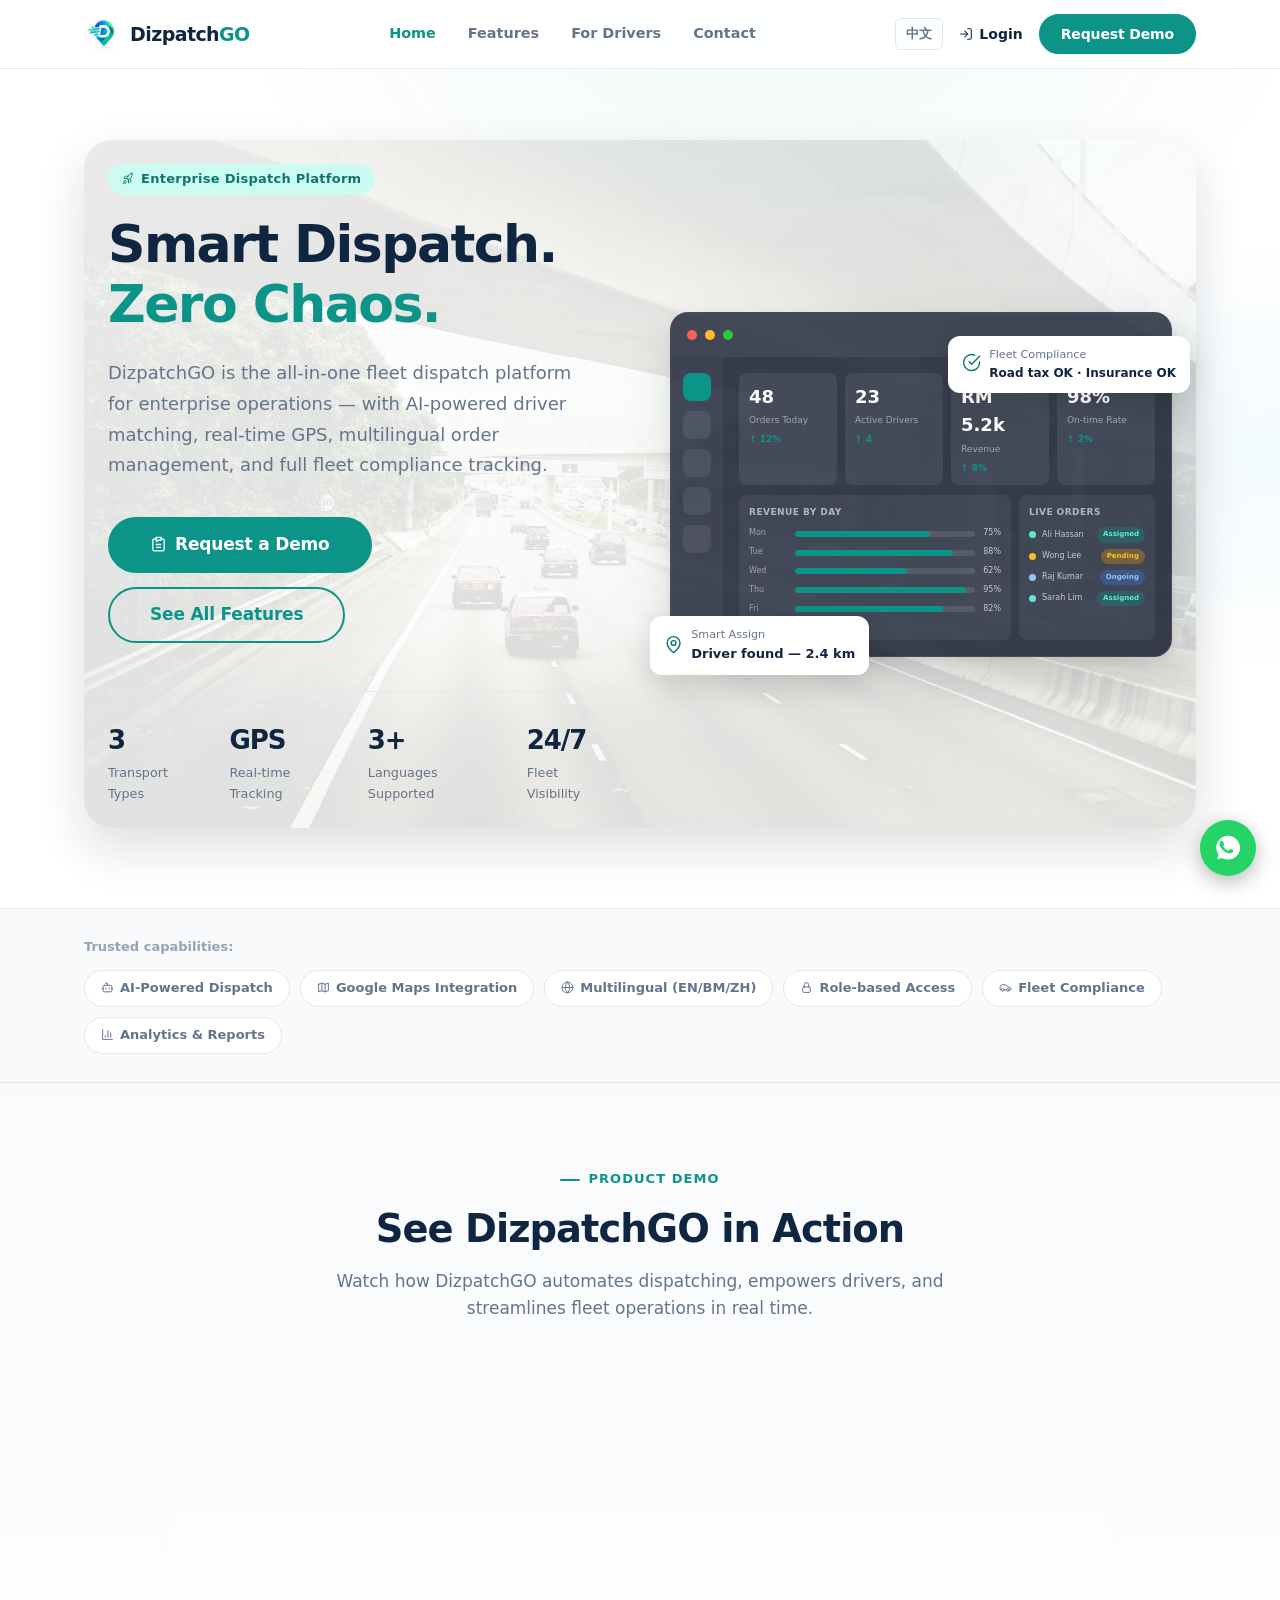
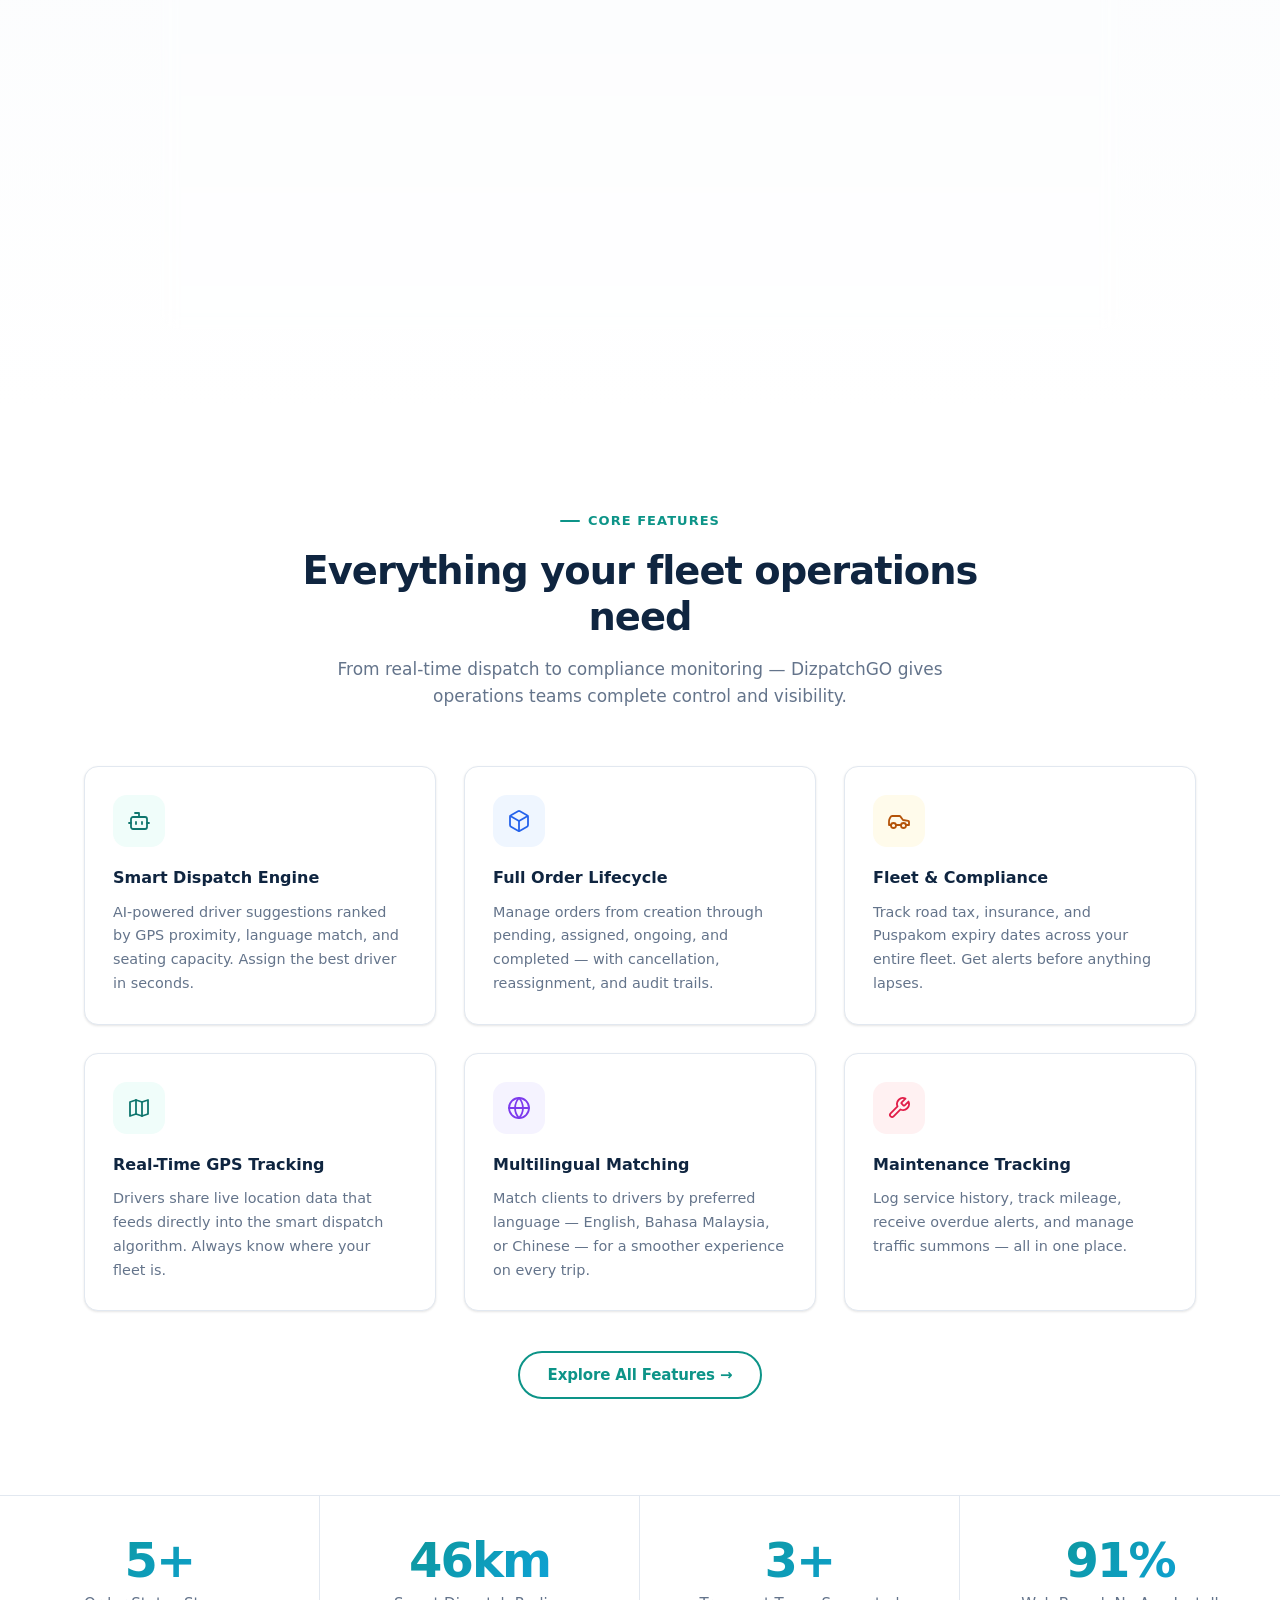
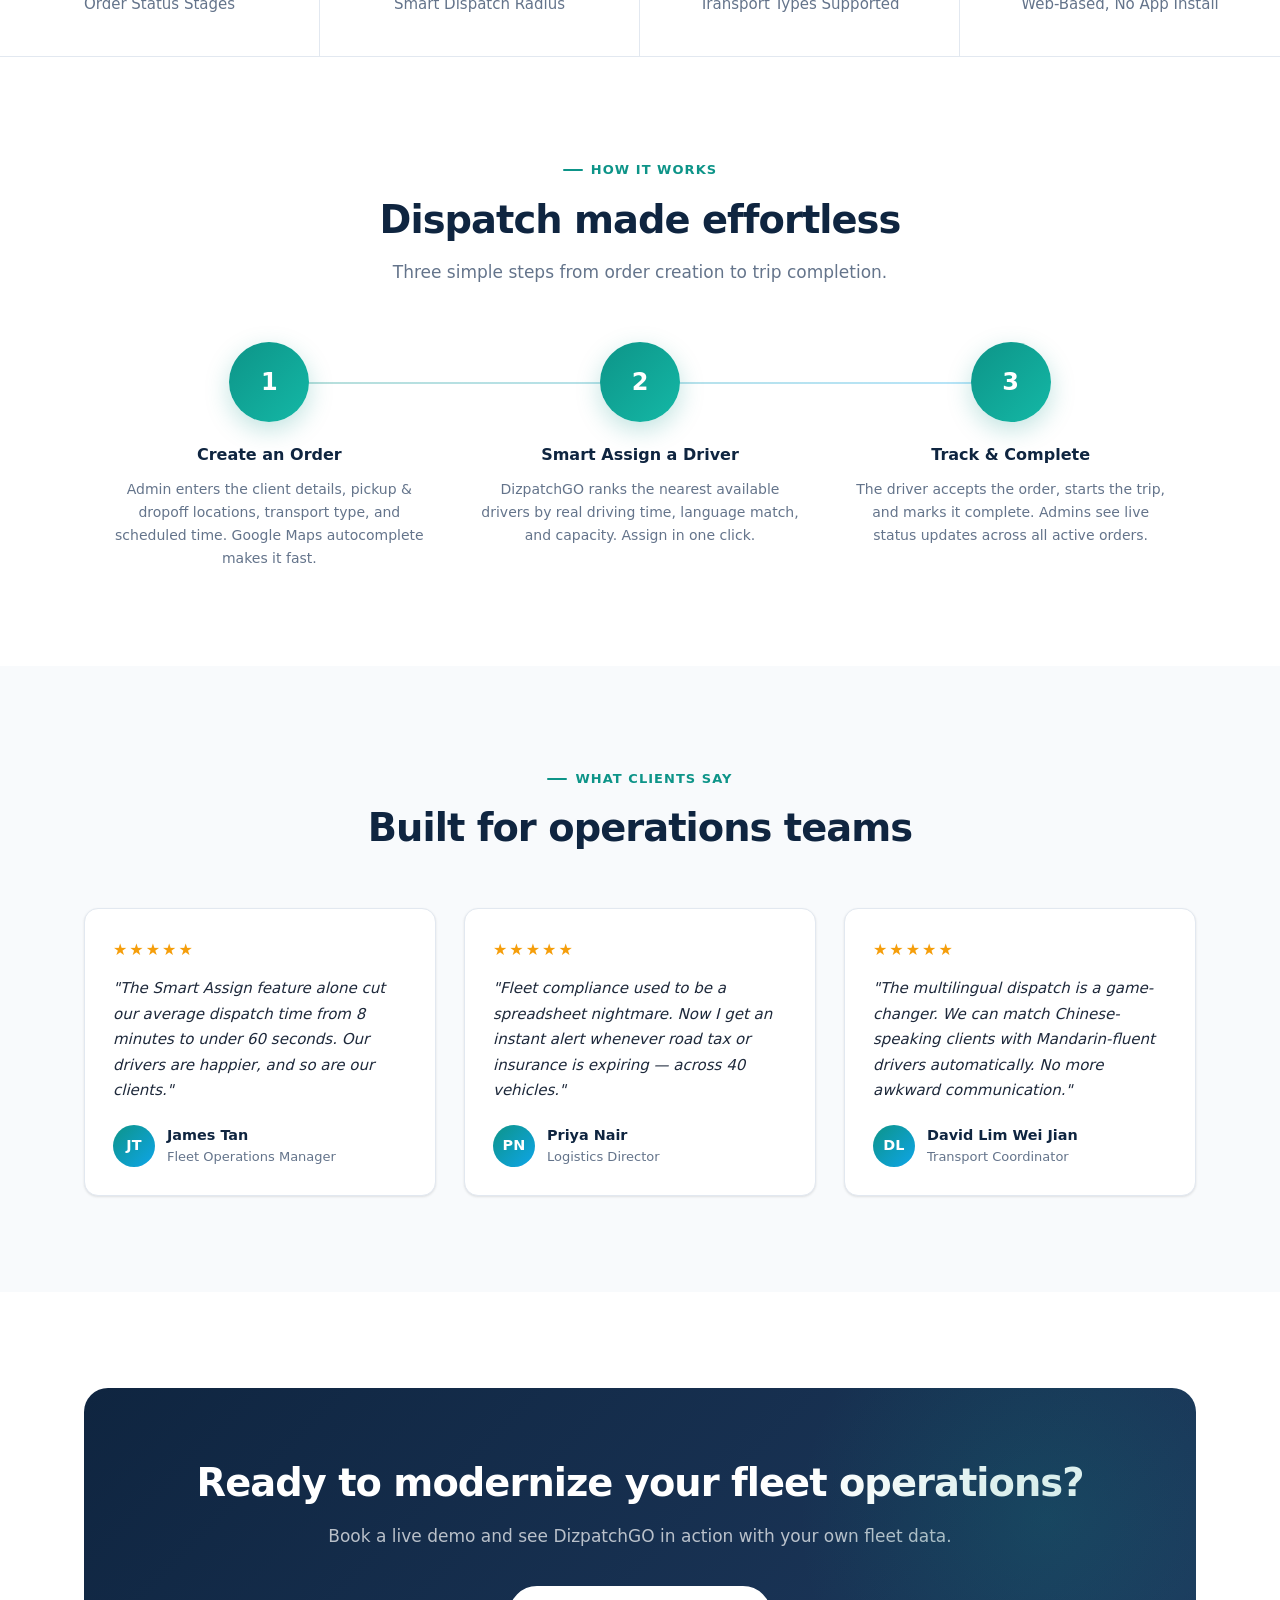
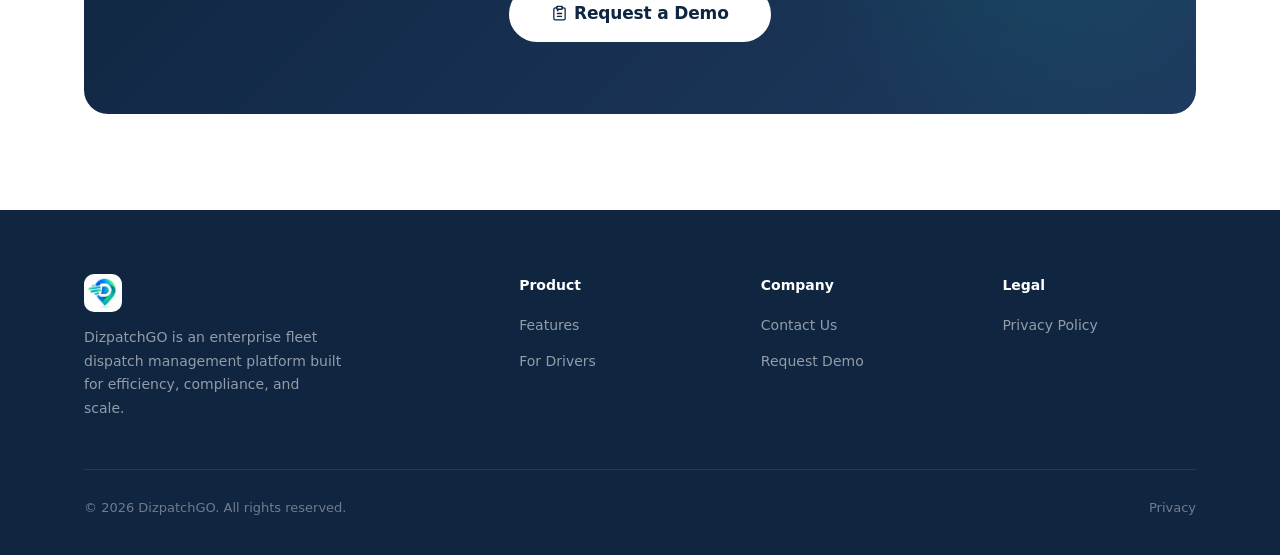
==== index.html @ c7d15c61 "first commit" ====
<!DOCTYPE html>
<html lang="en">

<head>
  <meta charset="UTF-8">
  <meta name="viewport" content="width=device-width, initial-scale=1.0">
  <meta http-equiv="X-Content-Type-Options" content="nosniff">
  <meta http-equiv="X-Frame-Options" content="DENY">
  <meta http-equiv="Content-Security-Policy"
    content="default-src 'self'; style-src 'self' 'unsafe-inline' https://fonts.googleapis.com; font-src https://fonts.gstatic.com; script-src 'self' 'unsafe-inline'; img-src 'self' data: https://i.ytimg.com https://img.youtube.com; frame-src https://www.youtube.com https://www.youtube-nocookie.com; connect-src 'self';">
  <title>DizpatchGO — Smart Fleet Dispatch Management</title>
  <meta name="description"
    content="DizpatchGO is an enterprise e-hailing dispatch management platform with smart driver matching, real-time GPS tracking, fleet compliance, and multilingual order management.">
  <meta name="robots" content="index, follow">
  <link rel="preconnect" href="https://fonts.googleapis.com">
  <link rel="preconnect" href="https://fonts.gstatic.com" crossorigin>
  <link href="https://fonts.googleapis.com/css2?family=Inter:wght@300;400;500;600;700;800;900&display=swap"
    rel="stylesheet">
  <link rel="stylesheet" href="css/style.css?v=20260921">
  <style>
    /* Page-specific overrides */
    .testimonials-bg {
      background: var(--bg-subtle);
    }
  </style>
</head>

<body>

  <!-- ═══════════════════════════════════════════════════
     NAVIGATION
═══════════════════════════════════════════════════ -->
  <header>
    <nav class="nav" role="navigation" aria-label="Main navigation">
      <div class="container">
        <div class="nav-inner">
          <a href="index.html" class="nav-logo" aria-label="DizpatchGO home">
            <img src="assets/brandlogo.png" alt="DizpatchGO Logo" class="logo-mark">
            <span class="logo-text">Dizpatch<span>GO</span></span>
          </a>

          <div class="nav-links" role="menubar">
            <a href="index.html" class="active" role="menuitem">
              <span class="en">Home</span><span class="zh">首页</span>
            </a>
            <a href="features.html" role="menuitem">
              <span class="en">Features</span><span class="zh">功能</span>
            </a>
            <a href="for-drivers.html" role="menuitem">
              <span class="en">For Drivers</span><span class="zh">司机专区</span>
            </a>
            <a href="contact.html" role="menuitem">
              <span class="en">Contact</span><span class="zh">联系我们</span>
            </a>
          </div>

          <div class="nav-cta">
            <button class="lang-switch" id="langSwitchBtn" type="button" aria-label="Switch language">中文</button>
            <a href="https://vehicle-management-system.dizpatchgo.com/" class="nav-login"><svg class="icon-svg" style="display:inline-block;width:1em;height:1em;vertical-align:-0.15em;flex-shrink:0;" viewBox="0 0 24 24" fill="none" stroke="currentColor" stroke-width="1.8" stroke-linecap="round" stroke-linejoin="round" aria-hidden="true" focusable="false"><path d="M15 3h4a2 2 0 0 1 2 2v14a2 2 0 0 1-2 2h-4"/><path d="M10 17l5-5-5-5"/><path d="M15 12H3"/></svg><span class="en">Login</span><span class="zh">登录</span></a>
            <a href="contact.html" class="btn btn-primary btn-sm">
              <span class="en">Request Demo</span><span class="zh">申请演示</span>
            </a>
          </div>

          <button class="hamburger" id="hamburgerBtn" type="button" aria-label="Open menu" aria-expanded="false"
            aria-controls="mobileMenu">
            <span></span><span></span><span></span>
          </button>
        </div>
      </div>
      <div class="mobile-menu" id="mobileMenu" role="menu">
        <a href="index.html" role="menuitem"><span class="en">Home</span><span class="zh">首页</span></a>
        <a href="features.html" role="menuitem"><span class="en">Features</span><span class="zh">功能</span></a>
        <a href="for-drivers.html" role="menuitem"><span class="en">For Drivers</span><span class="zh">司机专区</span></a>
        <a href="contact.html" role="menuitem"><span class="en">Contact</span><span class="zh">联系我们</span></a>
        <button class="lang-switch" id="mobileLangSwitchBtn" type="button"
          style="margin-top:8px;padding:8px 0;text-align:left;background:none;border:none;color:var(--teal);font-weight:700;">Switch
          to 中文</button>
        <a href="https://vehicle-management-system.dizpatchgo.com/" class="nav-login"><svg class="icon-svg" style="display:inline-block;width:1em;height:1em;vertical-align:-0.15em;flex-shrink:0;" viewBox="0 0 24 24" fill="none" stroke="currentColor" stroke-width="1.8" stroke-linecap="round" stroke-linejoin="round" aria-hidden="true" focusable="false"><path d="M15 3h4a2 2 0 0 1 2 2v14a2 2 0 0 1-2 2h-4"/><path d="M10 17l5-5-5-5"/><path d="M15 12H3"/></svg><span class="en">Login</span><span class="zh">登录</span></a>
        <a href="contact.html" class="btn btn-primary btn-sm" style="margin-top:10px;"><span class="en">Request
            Demo</span><span class="zh">申请演示</span></a>
      </div>
    </nav>
  </header>

  <main>

    <!-- ═══════════════════════════════════════════════════
     HERO
═══════════════════════════════════════════════════ -->
    <section class="hero" aria-labelledby="hero-heading">
      <div class="hero-bg" aria-hidden="true"></div>
      <div class="container">
        <div class="hero-inner">

          <div class="hero-content">
            <div class="hero-label">
              <span class="badge badge-teal">
                <span aria-hidden="true"><svg class="icon-svg" style="display:inline-block;width:1em;height:1em;vertical-align:-0.15em;flex-shrink:0;" viewBox="0 0 24 24" fill="none" stroke="currentColor" stroke-width="1.8" stroke-linecap="round" stroke-linejoin="round" aria-hidden="true" focusable="false"><path d="M4.5 16.5c-1.5 1.5-2 5-2 5s3.5-.5 5-2c.8-.8.8-2.2 0-3s-2.2-.8-3 0Z"/><path d="M12 15l-3-3a22 22 0 0 1 2-3.95A12.88 12.88 0 0 1 19 2c0 2.5-.5 6.5-4 10a22 22 0 0 1-3.95 2Z"/><path d="M9 12H4s.55-3.03 2-4c1.62-1.08 5 0 5 0"/><path d="M12 15v5s3.03-.55 4-2c1.08-1.62 0-5 0-5"/></svg></span>
                <span class="en">Enterprise Dispatch Platform</span>
                <span class="zh">企业调度平台</span>
              </span>
            </div>

            <h1 class="h1 hero-title" id="hero-heading">
              <span class="en">Smart Dispatch.<br><em>Zero Chaos.</em></span>
              <span class="zh">智能调度。<br><em>零混乱。</em></span>
            </h1>

            <p class="body-lg hero-desc">
              <span class="en">DizpatchGO is the all-in-one fleet dispatch platform for enterprise operations — with
                AI-powered driver matching, real-time GPS, multilingual order management, and full fleet compliance
                tracking.</span>
              <span class="zh">DizpatchGO 是专为企业运营设计的一体化车队调度平台，具备AI驱动的司机匹配、实时GPS追踪、多语言订单管理及完整的车队合规跟踪。</span>
            </p>

            <div class="hero-actions">
              <a href="contact.html" class="btn btn-primary btn-lg" id="hero-cta">
                <span aria-hidden="true"><svg class="icon-svg" style="display:inline-block;width:1em;height:1em;vertical-align:-0.15em;flex-shrink:0;" viewBox="0 0 24 24" fill="none" stroke="currentColor" stroke-width="1.8" stroke-linecap="round" stroke-linejoin="round" aria-hidden="true" focusable="false"><rect x="8" y="2" width="8" height="4" rx="1"/><path d="M9 4H6a2 2 0 0 0-2 2v13a2 2 0 0 0 2 2h12a2 2 0 0 0 2-2V6a2 2 0 0 0-2-2h-3"/><path d="M9 12h6"/><path d="M9 16h6"/><path d="M9 8h1"/></svg></span>
                <span class="en">Request a Demo</span>
                <span class="zh">申请演示</span>
              </a>
              <a href="features.html" class="btn btn-outline btn-lg">
                <span class="en">See All Features</span>
                <span class="zh">查看所有功能</span>
              </a>
            </div>

            <div class="hero-stats" aria-label="Key statistics">
              <div class="hero-stat-item">
                <div class="val" aria-label="3 transport types">3</div>
                <div class="lbl en">Transport Types</div>
                <div class="lbl zh">运输类型</div>
              </div>
              <div class="hero-stat-item">
                <div class="val" aria-label="Real-time GPS">GPS</div>
                <div class="lbl en">Real-time Tracking</div>
                <div class="lbl zh">实时追踪</div>
              </div>
              <div class="hero-stat-item">
                <div class="val" aria-label="3 languages">3+</div>
                <div class="lbl en">Languages Supported</div>
                <div class="lbl zh">支持语言</div>
              </div>
              <div class="hero-stat-item">
                <div class="val">24/7</div>
                <div class="lbl en">Fleet Visibility</div>
                <div class="lbl zh">车队可视性</div>
              </div>
            </div>
          </div>

          <!-- Dashboard Mockup -->
          <div class="hero-visual" aria-hidden="true">
            <div class="dashboard-mock" role="img" aria-label="DizpatchGO admin dashboard preview">
              <div class="dash-topbar">
                <div class="dash-dot"></div>
                <div class="dash-dot"></div>
                <div class="dash-dot"></div>
              </div>
              <div class="dash-body">
                <div class="dash-sidebar">
                  <div class="dash-nav-dot active"></div>
                  <div class="dash-nav-dot"></div>
                  <div class="dash-nav-dot"></div>
                  <div class="dash-nav-dot"></div>
                  <div class="dash-nav-dot"></div>
                </div>
                <div class="dash-content">
                  <div class="dash-kpi-row">
                    <div class="dash-kpi">
                      <div class="kv">48</div>
                      <div class="kl">Orders Today</div>
                      <div class="ks">↑ 12%</div>
                    </div>
                    <div class="dash-kpi">
                      <div class="kv">23</div>
                      <div class="kl">Active Drivers</div>
                      <div class="ks">↑ 4</div>
                    </div>
                    <div class="dash-kpi">
                      <div class="kv">RM 5.2k</div>
                      <div class="kl">Revenue</div>
                      <div class="ks">↑ 8%</div>
                    </div>
                    <div class="dash-kpi">
                      <div class="kv">98%</div>
                      <div class="kl">On-time Rate</div>
                      <div class="ks">↑ 2%</div>
                    </div>
                  </div>
                  <div class="dash-panels">
                    <div class="dash-panel">
                      <div class="dash-panel-title">Revenue by Day</div>
                      <div class="dash-bar-row">
                        <span class="dash-bar-label">Mon</span>
                        <div class="dash-bar-track">
                          <div class="dash-bar-fill" style="width:75%"></div>
                        </div>
                        <span class="dash-bar-val">75%</span>
                      </div>
                      <div class="dash-bar-row">
                        <span class="dash-bar-label">Tue</span>
                        <div class="dash-bar-track">
                          <div class="dash-bar-fill" style="width:88%"></div>
                        </div>
                        <span class="dash-bar-val">88%</span>
                      </div>
                      <div class="dash-bar-row">
                        <span class="dash-bar-label">Wed</span>
                        <div class="dash-bar-track">
                          <div class="dash-bar-fill" style="width:62%"></div>
                        </div>
                        <span class="dash-bar-val">62%</span>
                      </div>
                      <div class="dash-bar-row">
                        <span class="dash-bar-label">Thu</span>
                        <div class="dash-bar-track">
                          <div class="dash-bar-fill" style="width:95%"></div>
                        </div>
                        <span class="dash-bar-val">95%</span>
                      </div>
                      <div class="dash-bar-row">
                        <span class="dash-bar-label">Fri</span>
                        <div class="dash-bar-track">
                          <div class="dash-bar-fill" style="width:82%"></div>
                        </div>
                        <span class="dash-bar-val">82%</span>
                      </div>
                    </div>
                    <div class="dash-panel">
                      <div class="dash-panel-title">Live Orders</div>
                      <div class="dash-order-row">
                        <div class="dash-order-dot" style="background:#5eead4"></div>
                        <span class="dash-order-name">Ali Hassan</span>
                        <span class="dash-order-status status-assigned">Assigned</span>
                      </div>
                      <div class="dash-order-row">
                        <div class="dash-order-dot" style="background:#fbbf24"></div>
                        <span class="dash-order-name">Wong Lee</span>
                        <span class="dash-order-status status-pending">Pending</span>
                      </div>
                      <div class="dash-order-row">
                        <div class="dash-order-dot" style="background:#93c5fd"></div>
                        <span class="dash-order-name">Raj Kumar</span>
                        <span class="dash-order-status status-ongoing">Ongoing</span>
                      </div>
                      <div class="dash-order-row">
                        <div class="dash-order-dot" style="background:#5eead4"></div>
                        <span class="dash-order-name">Sarah Lim</span>
                        <span class="dash-order-status status-assigned">Assigned</span>
                      </div>
                    </div>
                  </div>
                </div>
              </div>
            </div>

            <!-- Floating badges -->
            <div class="hero-badge hero-badge-1" aria-hidden="true">
              <span class="ic"><svg class="icon-svg" style="display:inline-block;width:1em;height:1em;vertical-align:-0.15em;flex-shrink:0;" viewBox="0 0 24 24" fill="none" stroke="currentColor" stroke-width="1.8" stroke-linecap="round" stroke-linejoin="round" aria-hidden="true" focusable="false"><path d="M20 10c0 6-8 12-8 12s-8-6-8-12a8 8 0 0 1 16 0Z"/><circle cx="12" cy="10" r="3"/></svg></span>
              <div>
                <div style="font-size:.7rem;color:var(--muted);font-weight:500;">Smart Assign</div>
                <div>Driver found — 2.4 km</div>
              </div>
            </div>
            <div class="hero-badge hero-badge-2" aria-hidden="true">
              <span class="ic"><svg class="icon-svg" style="display:inline-block;width:1em;height:1em;vertical-align:-0.15em;flex-shrink:0;" viewBox="0 0 24 24" fill="none" stroke="currentColor" stroke-width="1.8" stroke-linecap="round" stroke-linejoin="round" aria-hidden="true" focusable="false"><path d="M22 11.08V12a10 10 0 1 1-5.93-9.14"/><path d="M22 4 12 14.01l-3-3"/></svg></span>
              <div>
                <div style="font-size:.7rem;color:var(--muted);font-weight:500;">Fleet Compliance</div>
                <div>Road tax OK · Insurance OK</div>
              </div>
            </div>
          </div>

        </div>
      </div>
    </section>

    <!-- ═══════════════════════════════════════════════════
     TRUST BAR
═══════════════════════════════════════════════════ -->
    <div class="trust-bar" aria-label="Platform capabilities">
      <div class="container">
        <div class="trust-bar-inner">
          <span class="trust-label en">Trusted capabilities:</span>
          <span class="trust-label zh">核心能力：</span>
          <div class="trust-chips">
            <span class="trust-chip"><span aria-hidden="true"><svg class="icon-svg" style="display:inline-block;width:1em;height:1em;vertical-align:-0.15em;flex-shrink:0;" viewBox="0 0 24 24" fill="none" stroke="currentColor" stroke-width="1.8" stroke-linecap="round" stroke-linejoin="round" aria-hidden="true" focusable="false"><path d="M12 8V4H8"/><rect x="4" y="8" width="16" height="12" rx="2"/><path d="M2 14h2"/><path d="M20 14h2"/><path d="M15 13v2"/><path d="M9 13v2"/></svg></span> <span class="en">AI-Powered Dispatch</span><span
                class="zh">AI智能调度</span></span>
            <span class="trust-chip"><span aria-hidden="true"><svg class="icon-svg" style="display:inline-block;width:1em;height:1em;vertical-align:-0.15em;flex-shrink:0;" viewBox="0 0 24 24" fill="none" stroke="currentColor" stroke-width="1.8" stroke-linecap="round" stroke-linejoin="round" aria-hidden="true" focusable="false"><path d="M3 6l6-2 6 2 6-2v14l-6 2-6-2-6 2V6z"/><path d="M9 4v14"/><path d="M15 6v14"/></svg></span> <span class="en">Google Maps
                Integration</span><span class="zh">谷歌地图集成</span></span>
            <span class="trust-chip"><span aria-hidden="true"><svg class="icon-svg" style="display:inline-block;width:1em;height:1em;vertical-align:-0.15em;flex-shrink:0;" viewBox="0 0 24 24" fill="none" stroke="currentColor" stroke-width="1.8" stroke-linecap="round" stroke-linejoin="round" aria-hidden="true" focusable="false"><circle cx="12" cy="12" r="10"/><path d="M2 12h20"/><path d="M12 2a15.3 15.3 0 0 1 4 10 15.3 15.3 0 0 1-4 10 15.3 15.3 0 0 1-4-10 15.3 15.3 0 0 1 4-10Z"/></svg></span> <span class="en">Multilingual
                (EN/BM/ZH)</span><span class="zh">多语言支持</span></span>
            <span class="trust-chip"><span aria-hidden="true"><svg class="icon-svg" style="display:inline-block;width:1em;height:1em;vertical-align:-0.15em;flex-shrink:0;" viewBox="0 0 24 24" fill="none" stroke="currentColor" stroke-width="1.8" stroke-linecap="round" stroke-linejoin="round" aria-hidden="true" focusable="false"><rect x="5" y="11" width="14" height="10" rx="2"/><path d="M8 11V7a4 4 0 0 1 8 0v4"/></svg></span> <span class="en">Role-based Access</span><span
                class="zh">角色权限管理</span></span>
            <span class="trust-chip"><span aria-hidden="true"><svg class="icon-svg" style="display:inline-block;width:1em;height:1em;vertical-align:-0.15em;flex-shrink:0;" viewBox="0 0 24 24" fill="none" stroke="currentColor" stroke-width="1.8" stroke-linecap="round" stroke-linejoin="round" aria-hidden="true" focusable="false"><path d="M14 16H9m10 0h3v-3.15a1 1 0 0 0-.84-.99L16 11l-2.7-3.6a1 1 0 0 0-.8-.4H5.24a2 2 0 0 0-1.8 1.1l-.8 1.63A6 6 0 0 0 2 12.42V16h2"/><circle cx="6.5" cy="16.5" r="2.5"/><circle cx="16.5" cy="16.5" r="2.5"/></svg></span> <span class="en">Fleet Compliance</span><span
                class="zh">车队合规</span></span>
            <span class="trust-chip"><span aria-hidden="true"><svg class="icon-svg" style="display:inline-block;width:1em;height:1em;vertical-align:-0.15em;flex-shrink:0;" viewBox="0 0 24 24" fill="none" stroke="currentColor" stroke-width="1.8" stroke-linecap="round" stroke-linejoin="round" aria-hidden="true" focusable="false"><path d="M3 3v18h18"/><path d="M18 17V9"/><path d="M13 17V5"/><path d="M8 17v-3"/></svg></span> <span class="en">Analytics & Reports</span><span
                class="zh">分析与报告</span></span>
          </div>
        </div>
      </div>
    </div>

    <!-- ═══════════════════════════════════════════════════
     PROMOTIONAL VIDEO SECTION
═══════════════════════════════════════════════════ -->
    <section class="section promo-video-section" aria-labelledby="promo-video-heading">
      <div class="container">
        <div class="section-header reveal">
          <div class="section-label" aria-hidden="true">
            <span class="en">Product Demo</span><span class="zh">产品演示</span>
          </div>
          <h2 class="h2 text-navy" id="promo-video-heading">
            <span class="en">See DizpatchGO in Action</span>
            <span class="zh">观看 DizpatchGO 实际运作</span>
          </h2>
          <p>
            <span class="en">Watch how DizpatchGO automates dispatching, empowers drivers, and streamlines fleet operations in real time.</span>
            <span class="zh">了解 DizpatchGO 如何实现智能派单、赋能司机并实时优化车队运营。</span>
          </p>
        </div>

        <div class="video-wrapper reveal reveal-delay-1">
          <div class="video-container">
            <iframe 
              src="https://www.youtube-nocookie.com/embed/hzYWMj5fzrA?rel=0&modestbranding=1" 
              title="DizpatchGO Promotional Video" 
              frameborder="0" 
              loading="lazy"
              allow="accelerometer; autoplay; clipboard-write; encrypted-media; gyroscope; picture-in-picture; web-share" 
              allowfullscreen>
            </iframe>
          </div>
        </div>
      </div>
    </section>

    <!-- ═══════════════════════════════════════════════════
     KEY FEATURES OVERVIEW
═══════════════════════════════════════════════════ -->
    <section class="section" aria-labelledby="features-heading">
      <div class="container">
        <div class="section-header reveal">
          <div class="section-label" aria-hidden="true">
            <span class="en">Core Features</span><span class="zh">核心功能</span>
          </div>
          <h2 class="h2 text-navy" id="features-heading">
            <span class="en">Everything your fleet operations need</span>
            <span class="zh">您的车队运营所需的一切</span>
          </h2>
          <p>
            <span class="en">From real-time dispatch to compliance monitoring — DizpatchGO gives operations teams
              complete control and visibility.</span>
            <span class="zh">从实时调度到合规监控——DizpatchGO 让运营团队拥有完全的控制权和可视性。</span>
          </p>
        </div>

        <div class="grid-3" role="list">
          <article class="card feature-card reveal reveal-delay-1" role="listitem">
            <div class="card-body">
              <div class="feature-icon feature-icon-teal" aria-hidden="true"><svg class="icon-svg" style="display:inline-block;width:1em;height:1em;vertical-align:-0.15em;flex-shrink:0;" viewBox="0 0 24 24" fill="none" stroke="currentColor" stroke-width="1.8" stroke-linecap="round" stroke-linejoin="round" aria-hidden="true" focusable="false"><path d="M12 8V4H8"/><rect x="4" y="8" width="16" height="12" rx="2"/><path d="M2 14h2"/><path d="M20 14h2"/><path d="M15 13v2"/><path d="M9 13v2"/></svg></div>
              <h3 class="en">Smart Dispatch Engine</h3>
              <h3 class="zh">智能调度引擎</h3>
              <p class="en">AI-powered driver suggestions ranked by GPS proximity, language match, and seating capacity.
                Assign the best driver in seconds.</p>
              <p class="zh">AI驱动的司机推荐，按GPS距离、语言匹配和座位容量排名。几秒内指派最佳司机。</p>
            </div>
          </article>

          <article class="card feature-card reveal reveal-delay-2" role="listitem">
            <div class="card-body">
              <div class="feature-icon feature-icon-blue" aria-hidden="true"><svg class="icon-svg" style="display:inline-block;width:1em;height:1em;vertical-align:-0.15em;flex-shrink:0;" viewBox="0 0 24 24" fill="none" stroke="currentColor" stroke-width="1.8" stroke-linecap="round" stroke-linejoin="round" aria-hidden="true" focusable="false"><path d="M21 8a2 2 0 0 0-1-1.73l-7-4a2 2 0 0 0-2 0l-7 4A2 2 0 0 0 3 8v8a2 2 0 0 0 1 1.73l7 4a2 2 0 0 0 2 0l7-4A2 2 0 0 0 21 16Z"/><path d="M3.3 7 12 12l8.7-5"/><path d="M12 22V12"/></svg></div>
              <h3 class="en">Full Order Lifecycle</h3>
              <h3 class="zh">完整订单生命周期</h3>
              <p class="en">Manage orders from creation through pending, assigned, ongoing, and completed — with
                cancellation, reassignment, and audit trails.</p>
              <p class="zh">管理从创建到待处理、已分配、进行中和完成的全过程，支持取消、重新分配和审计追踪。</p>
            </div>
          </article>

          <article class="card feature-card reveal reveal-delay-3" role="listitem">
            <div class="card-body">
              <div class="feature-icon feature-icon-amber" aria-hidden="true"><svg class="icon-svg" style="display:inline-block;width:1em;height:1em;vertical-align:-0.15em;flex-shrink:0;" viewBox="0 0 24 24" fill="none" stroke="currentColor" stroke-width="1.8" stroke-linecap="round" stroke-linejoin="round" aria-hidden="true" focusable="false"><path d="M14 16H9m10 0h3v-3.15a1 1 0 0 0-.84-.99L16 11l-2.7-3.6a1 1 0 0 0-.8-.4H5.24a2 2 0 0 0-1.8 1.1l-.8 1.63A6 6 0 0 0 2 12.42V16h2"/><circle cx="6.5" cy="16.5" r="2.5"/><circle cx="16.5" cy="16.5" r="2.5"/></svg></div>
              <h3 class="en">Fleet & Compliance</h3>
              <h3 class="zh">车队与合规管理</h3>
              <p class="en">Track road tax, insurance, and Puspakom expiry dates across your entire fleet. Get alerts
                before anything lapses.</p>
              <p class="zh">追踪整个车队的道路税、保险和车检到期日期，在任何事项失效前获得警报。</p>
            </div>
          </article>

          <article class="card feature-card reveal reveal-delay-1" role="listitem">
            <div class="card-body">
              <div class="feature-icon feature-icon-teal" aria-hidden="true"><svg class="icon-svg" style="display:inline-block;width:1em;height:1em;vertical-align:-0.15em;flex-shrink:0;" viewBox="0 0 24 24" fill="none" stroke="currentColor" stroke-width="1.8" stroke-linecap="round" stroke-linejoin="round" aria-hidden="true" focusable="false"><path d="M3 6l6-2 6 2 6-2v14l-6 2-6-2-6 2V6z"/><path d="M9 4v14"/><path d="M15 6v14"/></svg></div>
              <h3 class="en">Real-Time GPS Tracking</h3>
              <h3 class="zh">实时GPS追踪</h3>
              <p class="en">Drivers share live location data that feeds directly into the smart dispatch algorithm.
                Always know where your fleet is.</p>
              <p class="zh">司机共享实时位置数据，直接输入智能调度算法。随时了解您的车队位置。</p>
            </div>
          </article>

          <article class="card feature-card reveal reveal-delay-2" role="listitem">
            <div class="card-body">
              <div class="feature-icon feature-icon-violet" aria-hidden="true"><svg class="icon-svg" style="display:inline-block;width:1em;height:1em;vertical-align:-0.15em;flex-shrink:0;" viewBox="0 0 24 24" fill="none" stroke="currentColor" stroke-width="1.8" stroke-linecap="round" stroke-linejoin="round" aria-hidden="true" focusable="false"><circle cx="12" cy="12" r="10"/><path d="M2 12h20"/><path d="M12 2a15.3 15.3 0 0 1 4 10 15.3 15.3 0 0 1-4 10 15.3 15.3 0 0 1-4-10 15.3 15.3 0 0 1 4-10Z"/></svg></div>
              <h3 class="en">Multilingual Matching</h3>
              <h3 class="zh">多语言匹配</h3>
              <p class="en">Match clients to drivers by preferred language — English, Bahasa Malaysia, or Chinese — for
                a smoother experience on every trip.</p>
              <p class="zh">根据客户首选语言——英语、马来语或中文——匹配司机，让每次出行更顺畅。</p>
            </div>
          </article>

          <article class="card feature-card reveal reveal-delay-3" role="listitem">
            <div class="card-body">
              <div class="feature-icon feature-icon-rose" aria-hidden="true"><svg class="icon-svg" style="display:inline-block;width:1em;height:1em;vertical-align:-0.15em;flex-shrink:0;" viewBox="0 0 24 24" fill="none" stroke="currentColor" stroke-width="1.8" stroke-linecap="round" stroke-linejoin="round" aria-hidden="true" focusable="false"><path d="M14.7 6.3a1 1 0 0 0 0 1.4l1.6 1.6a1 1 0 0 0 1.4 0l3.77-3.77a6 6 0 0 1-7.94 7.94l-6.91 6.91a2.12 2.12 0 0 1-3-3l6.91-6.91a6 6 0 0 1 7.94-7.94l-3.76 3.76z"/></svg></div>
              <h3 class="en">Maintenance Tracking</h3>
              <h3 class="zh">维护追踪</h3>
              <p class="en">Log service history, track mileage, receive overdue alerts, and manage traffic summons — all
                in one place.</p>
              <p class="zh">记录服务历史、追踪里程、接收过期警报并管理交通传票——全部在一处管理。</p>
            </div>
          </article>
        </div>

        <div class="flex-center" style="margin-top:40px">
          <a href="features.html" class="btn btn-outline">
            <span class="en">Explore All Features →</span>
            <span class="zh">探索所有功能 →</span>
          </a>
        </div>
      </div>
    </section>

    <!-- ═══════════════════════════════════════════════════
     STATS
═══════════════════════════════════════════════════ -->
    <div class="divider"></div>
    <div class="stat-grid" aria-label="Platform statistics">
      <div class="stat-item reveal">
        <div class="sv"><span class="count-up" data-target="5" data-suffix="+">5+</span></div>
        <div class="sl en">Order Status Stages</div>
        <div class="sl zh">订单状态阶段</div>
      </div>
      <div class="stat-item reveal reveal-delay-1">
        <div class="sv"><span class="count-up" data-target="50" data-suffix="km">50km</span></div>
        <div class="sl en">Smart Dispatch Radius</div>
        <div class="sl zh">智能调度半径</div>
      </div>
      <div class="stat-item reveal reveal-delay-2">
        <div class="sv"><span class="count-up" data-target="3" data-suffix="+">3+</span></div>
        <div class="sl en">Transport Types Supported</div>
        <div class="sl zh">支持的运输类型</div>
      </div>
      <div class="stat-item reveal reveal-delay-3">
        <div class="sv"><span class="count-up" data-target="100">100</span>%</div>
        <div class="sl en">Web-Based, No App Install</div>
        <div class="sl zh">基于网页，无需安装</div>
      </div>
    </div>
    <div class="divider"></div>

    <!-- ═══════════════════════════════════════════════════
     HOW IT WORKS
═══════════════════════════════════════════════════ -->
    <section class="section" aria-labelledby="how-heading">
      <div class="container">
        <div class="section-header reveal">
          <div class="section-label">
            <span class="en">How It Works</span><span class="zh">工作原理</span>
          </div>
          <h2 class="h2 text-navy" id="how-heading">
            <span class="en">Dispatch made effortless</span>
            <span class="zh">轻松实现调度</span>
          </h2>
          <p>
            <span class="en">Three simple steps from order creation to trip completion.</span>
            <span class="zh">从订单创建到行程完成，三个简单步骤。</span>
          </p>
        </div>

        <div class="how-steps" role="list">
          <div class="step-item reveal" role="listitem">
            <div class="step-num" aria-label="Step 1">1</div>
            <h3 class="en">Create an Order</h3>
            <h3 class="zh">创建订单</h3>
            <p class="en">Admin enters the client details, pickup & dropoff locations, transport type, and scheduled
              time. Google Maps autocomplete makes it fast.</p>
            <p class="zh">管理员输入客户详情、取送地点、运输类型和预定时间。谷歌地图自动完成让操作更快捷。</p>
          </div>
          <div class="step-item reveal reveal-delay-2" role="listitem">
            <div class="step-num" aria-label="Step 2">2</div>
            <h3 class="en">Smart Assign a Driver</h3>
            <h3 class="zh">智能指派司机</h3>
            <p class="en">DizpatchGO ranks the nearest available drivers by real driving time, language match, and
              capacity. Assign in one click.</p>
            <p class="zh">DizpatchGO 按实际驾驶时间、语言匹配和容量对最近的可用司机进行排名。一键指派。</p>
          </div>
          <div class="step-item reveal reveal-delay-4" role="listitem">
            <div class="step-num" aria-label="Step 3">3</div>
            <h3 class="en">Track & Complete</h3>
            <h3 class="zh">追踪与完成</h3>
            <p class="en">The driver accepts the order, starts the trip, and marks it complete. Admins see live status
              updates across all active orders.</p>
            <p class="zh">司机接受订单、开始行程并标记完成。管理员可看到所有活跃订单的实时状态更新。</p>
          </div>
        </div>
      </div>
    </section>

    <!-- ═══════════════════════════════════════════════════
     TESTIMONIALS
═══════════════════════════════════════════════════ -->
    <section class="section testimonials-bg" aria-labelledby="testimonials-heading">
      <div class="container">
        <div class="section-header reveal">
          <div class="section-label">
            <span class="en">What Clients Say</span><span class="zh">客户评价</span>
          </div>
          <h2 class="h2 text-navy" id="testimonials-heading">
            <span class="en">Built for operations teams</span>
            <span class="zh">专为运营团队打造</span>
          </h2>
        </div>

        <div class="grid-3">
          <article class="testimonial-card reveal" aria-label="Testimonial from fleet operations manager">
            <div class="testimonial-stars" aria-label="5 out of 5 stars">★★★★★</div>
            <p class="testimonial-text en">"The Smart Assign feature alone cut our average dispatch time from 8 minutes
              to under 60 seconds. Our drivers are happier, and so are our clients."</p>
            <p class="testimonial-text zh">"仅智能指派功能就将我们的平均调度时间从8分钟缩短到60秒以内。司机更满意了，客户也是。"</p>
            <div class="testimonial-author">
              <div class="testimonial-avatar" aria-hidden="true">JT</div>
              <div>
                <div class="testimonial-name en">James Tan</div>
                <div class="testimonial-name zh">陈建明</div>
                <div class="testimonial-role en">Fleet Operations Manager</div>
                <div class="testimonial-role zh">CorporaLink集团车队运营经理</div>
              </div>
            </div>
          </article>

          <article class="testimonial-card reveal reveal-delay-2" aria-label="Testimonial from logistics director">
            <div class="testimonial-stars" aria-label="5 out of 5 stars">★★★★★</div>
            <p class="testimonial-text en">"Fleet compliance used to be a spreadsheet nightmare. Now I get an instant
              alert whenever road tax or insurance is expiring — across 40 vehicles."</p>
            <p class="testimonial-text zh">"车队合规曾经是电子表格噩梦。现在只要道路税或保险即将到期，我就会立即收到警报——涵盖40辆车辆。"</p>
            <div class="testimonial-author">
              <div class="testimonial-avatar" aria-hidden="true">PN</div>
              <div>
                <div class="testimonial-name en">Priya Nair</div>
                <div class="testimonial-name zh">普里亚·奈尔</div>
                <div class="testimonial-role en">Logistics Director</div>
                <div class="testimonial-role zh">SkyFreight有限公司物流总监</div>
              </div>
            </div>
          </article>

          <article class="testimonial-card reveal reveal-delay-4" aria-label="Testimonial from transport coordinator">
            <div class="testimonial-stars" aria-label="5 out of 5 stars">★★★★★</div>
            <p class="testimonial-text en">"The multilingual dispatch is a game-changer. We can match Chinese-speaking
              clients with Mandarin-fluent drivers automatically. No more awkward communication."</p>
            <p class="testimonial-text zh">"多语言调度是一个改变游戏规则的功能。我们可以自动将中文客户与普通话流利的司机匹配。不再有尴尬的沟通障碍。"</p>
            <div class="testimonial-author">
              <div class="testimonial-avatar" aria-hidden="true">DL</div>
              <div>
                <div class="testimonial-name en">David Lim Wei Jian</div>
                <div class="testimonial-name zh">林伟健</div>
                <div class="testimonial-role en">Transport Coordinator</div>
                <div class="testimonial-role zh">MegaCity控股运输协调员</div>
              </div>
            </div>
          </article>
        </div>
      </div>
    </section>

    <!-- ═══════════════════════════════════════════════════
     CTA BANNER
═══════════════════════════════════════════════════ -->
    <section class="section" aria-labelledby="cta-heading">
      <div class="container">
        <div class="cta-banner reveal">
          <h2 class="h2" id="cta-heading">
            <span class="en">Ready to modernize your fleet operations?</span>
            <span class="zh">准备好实现车队运营现代化了吗？</span>
          </h2>
          <p>
            <span class="en">Book a live demo and see DizpatchGO in action with your own fleet data.</span>
            <span class="zh">预约现场演示，用您自己的车队数据亲眼见证 DizpatchGO 的运行。</span>
          </p>
          <div class="cta-banner-actions">
            <a href="contact.html" class="btn btn-white btn-lg">
              <span class="en"><svg class="icon-svg" style="display:inline-block;width:1em;height:1em;vertical-align:-0.15em;flex-shrink:0;" viewBox="0 0 24 24" fill="none" stroke="currentColor" stroke-width="1.8" stroke-linecap="round" stroke-linejoin="round" aria-hidden="true" focusable="false"><rect x="8" y="2" width="8" height="4" rx="1"/><path d="M9 4H6a2 2 0 0 0-2 2v13a2 2 0 0 0 2 2h12a2 2 0 0 0 2-2V6a2 2 0 0 0-2-2h-3"/><path d="M9 12h6"/><path d="M9 16h6"/><path d="M9 8h1"/></svg> Request a Demo</span>
              <span class="zh"><svg class="icon-svg" style="display:inline-block;width:1em;height:1em;vertical-align:-0.15em;flex-shrink:0;" viewBox="0 0 24 24" fill="none" stroke="currentColor" stroke-width="1.8" stroke-linecap="round" stroke-linejoin="round" aria-hidden="true" focusable="false"><rect x="8" y="2" width="8" height="4" rx="1"/><path d="M9 4H6a2 2 0 0 0-2 2v13a2 2 0 0 0 2 2h12a2 2 0 0 0 2-2V6a2 2 0 0 0-2-2h-3"/><path d="M9 12h6"/><path d="M9 16h6"/><path d="M9 8h1"/></svg> 申请演示</span>
            </a>
          </div>
        </div>
      </div>
    </section>

  </main>

  <!-- ═══════════════════════════════════════════════════
     FOOTER
═══════════════════════════════════════════════════ -->
  <footer class="footer" role="contentinfo">
    <div class="container">
      <div class="footer-grid">
        <div class="footer-brand">
          <img src="assets/brandlogo.png" alt="DizpatchGO Logo" class="logo-mark">
          <p class="en">DizpatchGO is an enterprise fleet dispatch management platform built for efficiency, compliance,
            and scale.</p>
          <p class="zh">DizpatchGO 是一个专为效率、合规和规模化设计的企业车队调度管理平台。</p>
        </div>
        <div class="footer-col">
          <h4 class="en">Product</h4>
          <h4 class="zh">产品</h4>
          <ul>
            <li><a href="features.html"><span class="en">Features</span><span class="zh">功能</span></a></li>
            <li><a href="for-drivers.html"><span class="en">For Drivers</span><span class="zh">司机专区</span></a></li>
          </ul>
        </div>
        <div class="footer-col">
          <h4 class="en">Company</h4>
          <h4 class="zh">公司</h4>
          <ul>
            <li><a href="contact.html"><span class="en">Contact Us</span><span class="zh">联系我们</span></a></li>
            <li><a href="contact.html"><span class="en">Request Demo</span><span class="zh">申请演示</span></a></li>
          </ul>
        </div>
        <div class="footer-col">
          <h4 class="en">Legal</h4>
          <h4 class="zh">法律</h4>
          <ul>
            <li><a href="privacy-policy.html"><span class="en">Privacy Policy</span><span class="zh">隐私政策</span></a></li>
          </ul>
        </div>
      </div>
      <div class="footer-bottom">
        <p class="en">&copy; 2026 DizpatchGO. All rights reserved.</p>
        <p class="zh">&copy; 2026 DizpatchGO. 保留所有权利。</p>
        <div class="footer-bottom-links">
          <a href="privacy-policy.html" rel="noopener noreferrer"><span class="en">Privacy</span><span class="zh">隐私</span></a>
        </div>
      </div>
    </div>
  </footer>

  <!-- Floating WhatsApp Button -->
  <a href="https://wa.link/zyk4vm" class="whatsapp-float" target="_blank" rel="noopener" aria-label="Chat with us on WhatsApp"
     style="position:fixed;right:24px;bottom:24px;width:56px;height:56px;min-width:56px;min-height:56px;border-radius:50%;background:#25d366;display:flex;align-items:center;justify-content:center;box-shadow:0 6px 20px rgba(0,0,0,.28);z-index:999;line-height:0;">
    <svg viewBox="0 0 32 32" aria-hidden="true" focusable="false" style="display:block;width:30px;height:30px;flex-shrink:0;">
      <path fill="#fff" d="M16 3C9.1 3 3.5 8.6 3.5 15.5c0 2.7.9 5.3 2.5 7.4L4.5 28l5.3-1.4c2 1.1 4.3 1.7 6.6 1.7 6.9 0 12.5-5.6 12.5-12.5S22.9 3 16 3z"/>
      <path fill="#25d366" d="M21.4 18.2c-.4-.2-2.2-1.1-2.6-1.2-.3-.1-.6-.2-.9.2-.3.4-1 1.2-1.2 1.4-.2.2-.4.3-.8.1-2.1-1.1-3.5-1.9-4.9-4.3-.4-.6.4-.6 1-1.9.1-.3 0-.5-.1-.7-.1-.2-.8-2-1.2-2.7-.3-.7-.6-.6-.8-.6h-.7c-.3 0-.6.1-.9.4-.3.3-1.3 1.3-1.3 3 0 1.8 1.3 3.5 1.5 3.7.2.3 2.4 3.7 5.9 5.1 3.5 1.3 3.5.9 4.6.8 1.2-.1 2.2-.9 2.5-1.7.3-.7.3-1.4.2-1.6-.1-.2-.4-.3-.5-.3z"/>
    </svg>
  </a>


  <script src="js/nav.js?v=20260921"></script>
</body>

</html>
---- css/style.css ----
/* ============================================================
   DizpatchGO — Shared Design System
   ============================================================ */

/* ---------- Google Fonts ---------- */
@import url('https://fonts.googleapis.com/css2?family=Inter:wght@300;400;500;600;700;800;900&display=swap');

/* ---------- Design Tokens ---------- */
:root {
  --teal:       #0d9488;
  --teal-dark:  #0f766e;
  --teal-light: #ccfbf1;
  --navy:       #0f2540;
  --navy-light: #1e3a5f;
  --text:       #1e293b;
  --muted:      #64748b;
  --muted-2:    #94a3b8;
  --border:     #e2e8f0;
  --bg:         #ffffff;
  --bg-subtle:  #f8fafc;
  --bg-teal:    #f0fdfa;
  --card:       #ffffff;
  --shadow-sm:  0 1px 3px rgba(0,0,0,.07), 0 1px 2px rgba(0,0,0,.04);
  --shadow:     0 4px 16px rgba(0,0,0,.08), 0 1px 4px rgba(0,0,0,.04);
  --shadow-lg:  0 20px 50px rgba(0,0,0,.12), 0 4px 12px rgba(0,0,0,.06);
  --radius:     14px;
  --radius-sm:  9px;
  --radius-lg:  20px;
  --transition: all 0.22s cubic-bezier(0.16,1,0.3,1);
}

/* ---------- Reset & Base ---------- */
*, *::before, *::after { box-sizing: border-box; margin: 0; padding: 0; }
html { scroll-behavior: smooth; font-size: 16px; }
body {
  font-family: 'Inter', system-ui, -apple-system, sans-serif;
  color: var(--text);
  background: var(--bg);
  line-height: 1.6;
  -webkit-font-smoothing: antialiased;
}
img, video { max-width: 100%; display: block; }
a { color: inherit; text-decoration: none; }
ul { list-style: none; }
button { font-family: inherit; cursor: pointer; }

/* ---------- Typography ---------- */
.h1 { font-size: clamp(2rem, 5vw, 3.25rem); font-weight: 900; line-height: 1.15; letter-spacing: -0.03em; }
.h2 { font-size: clamp(1.6rem, 3.5vw, 2.4rem); font-weight: 800; line-height: 1.2; letter-spacing: -0.025em; }
.h3 { font-size: clamp(1.1rem, 2vw, 1.4rem); font-weight: 700; line-height: 1.3; letter-spacing: -0.01em; }
.h4 { font-size: 1rem; font-weight: 700; }
.body-lg { font-size: 1.125rem; line-height: 1.7; }
.body-sm { font-size: 0.875rem; }
.caption { font-size: 0.8125rem; color: var(--muted); }

.text-teal   { color: var(--teal); }
.text-navy   { color: var(--navy); }
.text-muted  { color: var(--muted); }
.text-white  { color: #fff; }

/* ---------- Layout ---------- */
.container {
  width: 100%;
  max-width: 1160px;
  margin: 0 auto;
  padding: 0 24px;
}
.section { padding: 96px 0; }
.section-sm { padding: 64px 0; }
.grid-2 { display: grid; grid-template-columns: repeat(2, 1fr); gap: 32px; }
.grid-3 { display: grid; grid-template-columns: repeat(3, 1fr); gap: 28px; }
.grid-4 { display: grid; grid-template-columns: repeat(4, 1fr); gap: 24px; }
.flex { display: flex; }
.flex-center { display: flex; align-items: center; justify-content: center; }
.flex-between { display: flex; align-items: center; justify-content: space-between; }
.gap-8  { gap: 8px; }
.gap-12 { gap: 12px; }
.gap-16 { gap: 16px; }
.gap-24 { gap: 24px; }
.gap-32 { gap: 32px; }

/* ---------- Buttons ---------- */
.btn {
  display: inline-flex;
  align-items: center;
  justify-content: center;
  gap: 8px;
  height: 48px;
  padding: 0 28px;
  font-size: 0.9375rem;
  font-weight: 700;
  border-radius: 999px;
  border: 2px solid transparent;
  transition: var(--transition);
  white-space: nowrap;
  letter-spacing: -0.01em;
  cursor: pointer;
}
.btn-sm { height: 40px; padding: 0 20px; font-size: 0.875rem; }
.btn-lg { height: 56px; padding: 0 40px; font-size: 1.0625rem; }

.btn-primary {
  background: var(--teal);
  color: #fff;
  border-color: var(--teal);
}
.btn-primary:hover {
  background: var(--teal-dark);
  border-color: var(--teal-dark);
  transform: translateY(-1px);
  box-shadow: 0 8px 24px rgba(13,148,136,.35);
}

.btn-outline {
  background: transparent;
  color: var(--teal);
  border-color: var(--teal);
}
.btn-outline:hover {
  background: var(--teal);
  color: #fff;
  transform: translateY(-1px);
}

.btn-ghost {
  background: rgba(255,255,255,.1);
  color: #fff;
  border-color: rgba(255,255,255,.25);
}
.btn-ghost:hover {
  background: rgba(255,255,255,.2);
  border-color: rgba(255,255,255,.4);
}

.btn-white {
  background: #fff;
  color: var(--navy);
  border-color: #fff;
}
.btn-white:hover {
  background: #f1f5f9;
  transform: translateY(-1px);
  box-shadow: 0 8px 24px rgba(0,0,0,.15);
}

/* ---------- Cards ---------- */
.card {
  background: var(--card);
  border: 1px solid var(--border);
  border-radius: var(--radius);
  box-shadow: var(--shadow-sm);
  transition: var(--transition);
}
.card:hover {
  box-shadow: var(--shadow);
  transform: translateY(-2px);
  border-color: #cbd5e1;
}
.card-body { padding: 28px; }

/* ---------- Badges & Chips ---------- */
.badge {
  display: inline-flex;
  align-items: center;
  gap: 6px;
  padding: 5px 14px;
  border-radius: 999px;
  font-size: 0.8125rem;
  font-weight: 700;
  letter-spacing: 0.02em;
}
.badge-teal   { background: var(--teal-light); color: var(--teal-dark); }
.badge-navy   { background: var(--navy); color: #fff; }
.badge-subtle { background: var(--bg-subtle); color: var(--muted); border: 1px solid var(--border); }

/* ---------- Section Headers ---------- */
.section-label {
  display: inline-flex;
  align-items: center;
  gap: 8px;
  font-size: 0.8125rem;
  font-weight: 700;
  letter-spacing: 0.08em;
  text-transform: uppercase;
  color: var(--teal);
  margin-bottom: 16px;
}
.section-label::before {
  content: '';
  display: inline-block;
  width: 20px;
  height: 2px;
  background: var(--teal);
  border-radius: 999px;
}

.section-header { text-align: center; max-width: 680px; margin: 0 auto 56px; }
.section-header p { margin-top: 16px; font-size: 1.0625rem; color: var(--muted); }

/* ---------- Dividers ---------- */
.divider { width: 100%; height: 1px; background: var(--border); margin: 0; }

/* ---------- Gradient Text ---------- */
.gradient-text {
  background: linear-gradient(135deg, var(--teal) 0%, #14b8a6 50%, #0ea5e9 100%);
  -webkit-background-clip: text;
  -webkit-text-fill-color: transparent;
  background-clip: text;
}

/* ============================================================
   NAVIGATION
   ============================================================ */
.nav {
  position: fixed;
  top: 0;
  left: 0;
  right: 0;
  z-index: 100;
  background: rgba(255,255,255,0.92);
  backdrop-filter: blur(20px) saturate(1.8);
  -webkit-backdrop-filter: blur(20px) saturate(1.8);
  border-bottom: 1px solid rgba(226,232,240,0.7);
  transition: box-shadow 0.3s ease;
}
.nav.scrolled {
  box-shadow: 0 4px 20px rgba(0,0,0,.07);
}
.nav-inner {
  height: 68px;
  display: flex;
  align-items: center;
  justify-content: space-between;
  gap: 24px;
}
.nav-logo {
  display: flex;
  align-items: center;
  gap: 10px;
  text-decoration: none;
  flex-shrink: 0;
}
.nav-logo .logo-mark {
  width: 36px;
  height: 36px;
  border-radius: 10px;
  display: block;
  object-fit: contain;
}
.nav-logo .logo-text {
  font-size: 1.1875rem;
  font-weight: 800;
  color: var(--navy);
  letter-spacing: -0.03em;
}
.nav-logo .logo-text span { color: var(--teal); }

.nav-links {
  display: flex;
  align-items: center;
  gap: 4px;
}
.nav-links a {
  font-size: 0.9rem;
  font-weight: 600;
  color: var(--muted);
  padding: 8px 14px;
  border-radius: 8px;
  transition: color .2s, background .2s;
  text-decoration: none;
}
.nav-links a:hover { color: var(--navy); background: var(--bg-subtle); }
.nav-links a.active { color: var(--teal); }

.nav-cta { display: flex; align-items: center; gap: 10px; }
.nav-cta .lang-switch {
  font-size: 0.8125rem;
  font-weight: 600;
  color: var(--muted);
  background: none;
  border: 1px solid var(--border);
  border-radius: 6px;
  padding: 6px 10px;
  cursor: pointer;
  transition: var(--transition);
}
.nav-cta .lang-switch:hover { color: var(--navy); border-color: #94a3b8; }

/* Hamburger */
.hamburger {
  display: none;
  flex-direction: column;
  justify-content: center;
  gap: 5px;
  width: 40px;
  height: 40px;
  background: none;
  border: 1px solid var(--border);
  border-radius: 8px;
  cursor: pointer;
  padding: 8px;
}
.hamburger span {
  display: block;
  height: 2px;
  background: var(--navy);
  border-radius: 999px;
  transition: var(--transition);
}
.hamburger.open span:nth-child(1) { transform: rotate(45deg) translate(5px,5px); }
.hamburger.open span:nth-child(2) { opacity: 0; transform: scaleX(0); }
.hamburger.open span:nth-child(3) { transform: rotate(-45deg) translate(5px,-5px); }

/* Mobile nav */
.mobile-menu {
  display: none;
  flex-direction: column;
  border-top: 1px solid var(--border);
  background: #fff;
  padding: 16px 24px 24px;
  gap: 4px;
}
.mobile-menu.open { display: flex; }
.mobile-menu a {
  font-size: 1rem;
  font-weight: 600;
  color: var(--text);
  padding: 12px 0;
  border-bottom: 1px solid var(--border);
}
.mobile-menu a:last-child { border-bottom: none; }
.mobile-menu .btn { margin-top: 12px; width: 100%; justify-content: center; }

/* ============================================================
   HERO
   ============================================================ */
.hero {
  padding-top: 140px;
  padding-bottom: 80px;
  overflow: hidden;
  position: relative;
}
.hero-bg {
  position: absolute;
  inset: 0;
  background:
    radial-gradient(ellipse 70% 60% at 60% 0%, rgba(13,148,136,.06) 0%, transparent 60%),
    radial-gradient(ellipse 50% 40% at 100% 50%, rgba(14,165,233,.05) 0%, transparent 60%);
  pointer-events: none;
}
.hero-inner {
  display: grid;
  grid-template-columns: 1fr 1fr;
  gap: 60px;
  align-items: center;
  padding: 24px;
  border-radius: 28px;
  background:
    linear-gradient(135deg, rgba(255, 255, 255, 0.90), rgba(255, 255, 255, 0.80)),
    url('../assets/DG_banner.jpg') center center / cover no-repeat;
  box-shadow: 0 20px 50px rgba(15, 23, 42, 0.14);
}
.hero-label { margin-bottom: 20px; }
.hero-title { color: var(--navy); margin-bottom: 24px; }
.hero-title em { font-style: normal; color: var(--teal); }
.hero-desc { color: var(--muted); margin-bottom: 36px; max-width: 480px; }
.hero-actions { display: flex; align-items: center; gap: 14px; flex-wrap: wrap; }
.hero-stats {
  display: flex;
  align-items: center;
  gap: 28px;
  margin-top: 48px;
  padding-top: 28px;
  border-top: 1px solid var(--border);
}
.hero-stat-item .val {
  font-size: 1.625rem;
  font-weight: 900;
  color: var(--navy);
  letter-spacing: -0.04em;
}
.hero-stat-item .lbl {
  font-size: 0.8rem;
  color: var(--muted);
  font-weight: 500;
  margin-top: 2px;
}

/* Dashboard mockup */
.hero-visual {
  position: relative;
  z-index: 1;
}
.dashboard-mock {
  background: rgba(15, 23, 42, 0.82);
  border: 1px solid rgba(255,255,255,.08);
  border-radius: 18px;
  overflow: hidden;
  box-shadow: var(--shadow-lg);
  position: relative;
  aspect-ratio: 16/11;
  backdrop-filter: blur(2px);
}
.dash-topbar {
  background: rgba(255,255,255,.06);
  height: 44px;
  display: flex;
  align-items: center;
  padding: 0 16px;
  gap: 8px;
}
.dash-dot { width: 10px; height: 10px; border-radius: 50%; }
.dash-dot:nth-child(1) { background: #ff5f56; }
.dash-dot:nth-child(2) { background: #ffbd2e; }
.dash-dot:nth-child(3) { background: #27c93f; }

.dash-body { display: flex; height: calc(100% - 44px); }
.dash-sidebar {
  width: 52px;
  background: rgba(255,255,255,.04);
  display: flex;
  flex-direction: column;
  align-items: center;
  padding: 16px 0;
  gap: 10px;
}
.dash-nav-dot {
  width: 28px;
  height: 28px;
  border-radius: 8px;
  background: rgba(255,255,255,.08);
}
.dash-nav-dot.active { background: var(--teal); }

.dash-content { flex: 1; padding: 16px; display: flex; flex-direction: column; gap: 10px; }

.dash-kpi-row {
  display: grid;
  grid-template-columns: repeat(4, 1fr);
  gap: 8px;
}
.dash-kpi {
  background: rgba(255,255,255,.07);
  border-radius: 8px;
  padding: 10px;
}
.dash-kpi .kv {
  font-size: 18px;
  font-weight: 800;
  color: #fff;
}
.dash-kpi .kl {
  font-size: 9px;
  color: rgba(255,255,255,.5);
  margin-top: 2px;
}
.dash-kpi .ks {
  font-size: 9px;
  color: var(--teal);
  font-weight: 700;
  margin-top: 4px;
}

.dash-panels { display: grid; grid-template-columns: 2fr 1fr; gap: 8px; flex: 1; }
.dash-panel {
  background: rgba(255,255,255,.06);
  border-radius: 8px;
  padding: 10px;
}
.dash-panel-title { font-size: 9px; font-weight: 700; color: rgba(255,255,255,.6); margin-bottom: 8px; text-transform: uppercase; letter-spacing: .05em; }
.dash-bar-row { display: flex; align-items: center; gap: 6px; margin-bottom: 6px; }
.dash-bar-label { font-size: 8px; color: rgba(255,255,255,.5); width: 40px; flex-shrink: 0; }
.dash-bar-track { flex: 1; height: 6px; background: rgba(255,255,255,.1); border-radius: 999px; overflow: hidden; }
.dash-bar-fill { height: 100%; background: var(--teal); border-radius: 999px; }
.dash-bar-val { font-size: 8px; color: rgba(255,255,255,.7); width: 20px; text-align: right; }

.dash-order-row { display: flex; align-items: center; justify-content: space-between; margin-bottom: 6px; }
.dash-order-dot { width: 7px; height: 7px; border-radius: 50%; flex-shrink: 0; }
.dash-order-name { font-size: 8px; color: rgba(255,255,255,.7); flex: 1; margin: 0 6px; }
.dash-order-status { font-size: 7px; font-weight: 700; padding: 2px 6px; border-radius: 999px; }
.status-assigned { background: rgba(13,148,136,.3); color: #5eead4; }
.status-pending  { background: rgba(245,158,11,.3); color: #fbbf24; }
.status-ongoing  { background: rgba(59,130,246,.3); color: #93c5fd; }

/* Floating badges on hero mockup */
.hero-badge {
  position: absolute;
  background: #fff;
  border-radius: 12px;
  padding: 10px 14px;
  box-shadow: 0 8px 30px rgba(0,0,0,.12);
  font-size: 0.8125rem;
  font-weight: 700;
  color: var(--navy);
  display: flex;
  align-items: center;
  gap: 8px;
  animation: float 4s ease-in-out infinite;
}
.hero-badge .ic { font-size: 1.2rem; }
.hero-badge-1 { bottom: -18px; left: -20px; animation-delay: 0s; }
.hero-badge-2 { top: 24px; right: -18px; animation-delay: 1.5s; font-size: 0.75rem; }
@keyframes float {
  0%, 100% { transform: translateY(0); }
  50%       { transform: translateY(-8px); }
}

/* ============================================================
   LOGOS / TRUST BAR
   ============================================================ */
.trust-bar {
  padding: 28px 0;
  border-top: 1px solid var(--border);
  border-bottom: 1px solid var(--border);
  background: var(--bg-subtle);
}
.trust-bar-inner {
  display: flex;
  align-items: center;
  gap: 12px;
  flex-wrap: wrap;
}
.trust-label { font-size: 0.8125rem; font-weight: 600; color: var(--muted-2); white-space: nowrap; margin-right: 8px; }
.trust-chips { display: flex; align-items: center; gap: 10px; flex-wrap: wrap; }
.trust-chip {
  display: inline-flex;
  align-items: center;
  gap: 6px;
  padding: 7px 16px;
  border-radius: 999px;
  background: #fff;
  border: 1px solid var(--border);
  font-size: 0.8125rem;
  font-weight: 600;
  color: var(--muted);
}

/* ============================================================
   FEATURE CARDS
   ============================================================ */
.feature-icon {
  width: 52px;
  height: 52px;
  border-radius: 14px;
  display: flex;
  align-items: center;
  justify-content: center;
  font-size: 1.5rem;
  margin-bottom: 18px;
  transition: var(--transition);
}
.feature-icon-teal  { background: var(--bg-teal); }
.feature-icon-navy  { background: rgba(15,37,64,.07); }
.feature-icon-amber { background: #fffbeb; }
.feature-icon-blue  { background: #eff6ff; }
.feature-icon-rose  { background: #fff1f2; }
.feature-icon-violet{ background: #f5f3ff; }

.feature-card .card-body { padding: 28px; }
.feature-card h3 { font-size: 1rem; font-weight: 700; color: var(--navy); margin-bottom: 10px; }
.feature-card p  { font-size: 0.9rem; color: var(--muted); line-height: 1.65; }

/* ============================================================
   HOW IT WORKS
   ============================================================ */
.how-steps { display: grid; grid-template-columns: repeat(3, 1fr); gap: 0; position: relative; }
.how-steps::before {
  content: '';
  position: absolute;
  top: 40px;
  left: calc(16.67% + 24px);
  right: calc(16.67% + 24px);
  height: 2px;
  background: linear-gradient(90deg, var(--teal), #0ea5e9);
  border-radius: 999px;
  opacity: .3;
}
.step-item { text-align: center; padding: 0 24px; }
.step-num {
  width: 80px;
  height: 80px;
  border-radius: 50%;
  background: linear-gradient(135deg, var(--teal), #14b8a6);
  color: #fff;
  font-size: 1.5rem;
  font-weight: 900;
  display: flex;
  align-items: center;
  justify-content: center;
  margin: 0 auto 20px;
  box-shadow: 0 8px 24px rgba(13,148,136,.25);
  position: relative;
  z-index: 1;
}
.step-item h3 { font-size: 1rem; font-weight: 700; color: var(--navy); margin-bottom: 10px; }
.step-item p  { font-size: 0.875rem; color: var(--muted); line-height: 1.65; }

/* ============================================================
   CTA BANNER
   ============================================================ */
.cta-banner {
  background: linear-gradient(135deg, var(--navy) 0%, var(--navy-light) 100%);
  border-radius: 24px;
  padding: 72px 60px;
  text-align: center;
  position: relative;
  overflow: hidden;
}
.cta-banner::before {
  content: '';
  position: absolute;
  width: 500px;
  height: 500px;
  border-radius: 50%;
  background: radial-gradient(circle, rgba(13,148,136,.18) 0%, transparent 70%);
  top: -120px;
  right: -100px;
  pointer-events: none;
}
.cta-banner h2 { color: #fff; margin-bottom: 16px; }
.cta-banner p  { color: rgba(255,255,255,.7); margin-bottom: 36px; font-size: 1.0625rem; }
.cta-banner-actions { display: flex; align-items: center; justify-content: center; gap: 14px; flex-wrap: wrap; }

/* ============================================================
   FOOTER
   ============================================================ */
.footer {
  background: var(--navy);
  color: rgba(255,255,255,.75);
  padding: 64px 0 36px;
}
.footer-grid {
  display: grid;
  grid-template-columns: 2fr 1fr 1fr 1fr;
  gap: 48px;
  margin-bottom: 48px;
}
.footer-brand .logo-mark {
  width: 38px;
  height: 38px;
  border-radius: 10px;
  display: block;
  object-fit: contain;
  margin-bottom: 14px;
}
.footer-brand p { font-size: 0.875rem; color: rgba(255,255,255,.55); line-height: 1.7; max-width: 260px; }
.footer-col h4 { font-size: 0.875rem; font-weight: 700; color: #fff; margin-bottom: 16px; }
.footer-col ul { display: flex; flex-direction: column; gap: 10px; }
.footer-col ul li a {
  font-size: 0.875rem;
  color: rgba(255,255,255,.55);
  transition: color .2s;
}
.footer-col ul li a:hover { color: #fff; }
.footer-bottom {
  padding-top: 28px;
  border-top: 1px solid rgba(255,255,255,.1);
  display: flex;
  align-items: center;
  justify-content: space-between;
  flex-wrap: wrap;
  gap: 12px;
}
.footer-bottom p { font-size: 0.8125rem; color: rgba(255,255,255,.4); }
.footer-bottom-links { display: flex; gap: 20px; }
.footer-bottom-links a { font-size: 0.8125rem; color: rgba(255,255,255,.4); transition: color .2s; }
.footer-bottom-links a:hover { color: rgba(255,255,255,.8); }

/* ============================================================
   FORMS
   ============================================================ */
.form-group { display: flex; flex-direction: column; gap: 7px; }
.form-label { font-size: 0.875rem; font-weight: 600; color: var(--text); }
.form-label .req { color: var(--teal); margin-left: 2px; }
.form-control {
  width: 100%;
  height: 48px;
  padding: 0 16px;
  border: 1.5px solid var(--border);
  border-radius: 10px;
  font-size: 0.9375rem;
  font-family: inherit;
  color: var(--text);
  background: #fff;
  transition: var(--transition);
  outline: none;
}
.form-control:focus {
  border-color: var(--teal);
  box-shadow: 0 0 0 3px rgba(13,148,136,.12);
}
.form-control:invalid:not(:placeholder-shown) {
  border-color: #dc2626;
}
textarea.form-control {
  height: auto;
  padding: 14px 16px;
  resize: vertical;
  min-height: 130px;
}
select.form-control { appearance: none; background-image: url("data:image/svg+xml,%3Csvg xmlns='http://www.w3.org/2000/svg' width='12' height='7'%3E%3Cpath d='M0 0l6 7 6-7z' fill='%2394a3b8'/%3E%3C/svg%3E"); background-repeat: no-repeat; background-position: right 14px center; padding-right: 36px; }
.form-grid { display: grid; grid-template-columns: 1fr 1fr; gap: 20px; }
.form-error { font-size: 0.8125rem; color: #dc2626; display: none; }
.form-error.visible { display: block; }
.form-alert-error {
  display: none;
  background: #fef2f2;
  border: 1.5px solid #fecaca;
  color: #b91c1c;
  padding: 12px 16px;
  border-radius: 10px;
  font-size: 0.875rem;
  font-weight: 500;
  margin-top: 18px;
  line-height: 1.5;
}
.form-alert-error.visible { display: block; }
.honeypot { display: none !important; visibility: hidden; }

/* ============================================================
   PRICING CARDS
   ============================================================ */
.pricing-card {
  border: 1.5px solid var(--border);
  border-radius: var(--radius-lg);
  padding: 36px 32px;
  background: #fff;
  position: relative;
  transition: var(--transition);
}
.pricing-card:hover { box-shadow: var(--shadow); transform: translateY(-3px); }
.pricing-card.featured {
  border-color: var(--teal);
  background: linear-gradient(180deg, #f0fdfa 0%, #fff 40%);
  box-shadow: 0 8px 32px rgba(13,148,136,.15);
}
.pricing-badge {
  position: absolute;
  top: -14px;
  left: 50%;
  transform: translateX(-50%);
  background: var(--teal);
  color: #fff;
  font-size: 0.75rem;
  font-weight: 800;
  padding: 5px 16px;
  border-radius: 999px;
  letter-spacing: .04em;
  text-transform: uppercase;
  white-space: nowrap;
}
.pricing-tier { font-size: 0.8125rem; font-weight: 700; color: var(--muted); letter-spacing: .06em; text-transform: uppercase; margin-bottom: 10px; }
.pricing-price { margin-bottom: 6px; }
.pricing-price .currency { font-size: 1.25rem; font-weight: 700; color: var(--navy); vertical-align: top; margin-top: 8px; display: inline-block; }
.pricing-price .amount { font-size: 3rem; font-weight: 900; color: var(--navy); letter-spacing: -.04em; line-height: 1; }
.pricing-price .period { font-size: 0.875rem; color: var(--muted); }
.pricing-desc { font-size: 0.875rem; color: var(--muted); margin-bottom: 28px; }
.pricing-features { display: flex; flex-direction: column; gap: 12px; margin-bottom: 32px; }
.pricing-feature {
  display: flex;
  align-items: flex-start;
  gap: 10px;
  font-size: 0.9rem;
  color: var(--text);
}
.pricing-check {
  width: 20px;
  height: 20px;
  border-radius: 50%;
  background: var(--teal-light);
  color: var(--teal-dark);
  font-size: 0.7rem;
  display: flex;
  align-items: center;
  justify-content: center;
  flex-shrink: 0;
  margin-top: 1px;
  font-weight: 700;
}
.pricing-check.dim { background: var(--bg-subtle); color: var(--muted-2); }

/* ============================================================
   TESTIMONIALS
   ============================================================ */
.testimonial-card {
  background: #fff;
  border: 1px solid var(--border);
  border-radius: var(--radius);
  padding: 28px;
  box-shadow: var(--shadow-sm);
}
.testimonial-stars { font-size: 1rem; color: #f59e0b; margin-bottom: 14px; letter-spacing: 2px; }
.testimonial-text { font-size: 0.9375rem; color: var(--text); line-height: 1.7; margin-bottom: 20px; font-style: italic; }
.testimonial-author { display: flex; align-items: center; gap: 12px; }
.testimonial-avatar {
  width: 42px;
  height: 42px;
  border-radius: 50%;
  background: linear-gradient(135deg, var(--teal), #0ea5e9);
  display: flex;
  align-items: center;
  justify-content: center;
  font-size: 1.1rem;
  flex-shrink: 0;
}
.testimonial-name { font-weight: 700; font-size: 0.9rem; color: var(--navy); }
.testimonial-role { font-size: 0.8125rem; color: var(--muted); }

/* ============================================================
   PAGE HERO (inner pages)
   ============================================================ */
.page-hero {
  padding-top: 130px;
  padding-bottom: 64px;
  background: linear-gradient(180deg, #f0fdfa 0%, #fff 100%);
  border-bottom: 1px solid var(--border);
  text-align: center;
}
.page-hero-label { margin-bottom: 16px; }
.page-hero h1 { color: var(--navy); margin-bottom: 18px; }
.page-hero p { font-size: 1.0625rem; color: var(--muted); max-width: 600px; margin: 0 auto; }

/* ============================================================
   FEATURE DEEP-DIVE SECTIONS
   ============================================================ */
.feature-section {
  padding: 80px 0;
}
.feature-section:nth-child(even) { background: var(--bg-subtle); }
.feature-row {
  display: grid;
  grid-template-columns: 1fr 1fr;
  gap: 64px;
  align-items: center;
}
.feature-row.reversed { }
.feature-content {}
.feature-visual {
  background: linear-gradient(135deg, var(--navy) 0%, #1e3a5f 100%);
  border-radius: 20px;
  padding: 32px;
  aspect-ratio: 4/3;
  position: relative;
  overflow: hidden;
  box-shadow: var(--shadow-lg);
}
.feature-list { display: flex; flex-direction: column; gap: 14px; margin-top: 24px; }
.feature-list-item {
  display: flex;
  align-items: flex-start;
  gap: 12px;
  font-size: 0.9375rem;
  color: var(--text);
}
.feature-list-item .check {
  width: 22px;
  height: 22px;
  border-radius: 6px;
  background: var(--bg-teal);
  color: var(--teal);
  font-size: 0.75rem;
  display: flex;
  align-items: center;
  justify-content: center;
  flex-shrink: 0;
  margin-top: 1px;
  font-weight: 700;
}

/* ============================================================
   DRIVER APP MOCKUP
   ============================================================ */
.phone-frame {
  width: 240px;
  background: var(--navy);
  border-radius: 38px;
  padding: 16px 14px;
  box-shadow: var(--shadow-lg);
  border: 6px solid #1a3050;
  margin: 0 auto;
}
.phone-screen {
  background: #f8fafc;
  border-radius: 26px;
  overflow: hidden;
}
.phone-status-bar {
  background: var(--navy);
  height: 28px;
  display: flex;
  align-items: center;
  justify-content: space-between;
  padding: 0 14px;
}
.phone-status-bar span { font-size: 9px; color: rgba(255,255,255,.7); font-weight: 600; }
.phone-topbar {
  background: var(--navy);
  padding: 10px 14px 14px;
  display: flex;
  align-items: center;
  justify-content: space-between;
}
.driver-info { display: flex; flex-direction: column; }
.driver-info .dname { font-size: 11px; font-weight: 700; color: #fff; }
.driver-info .dsub  { font-size: 9px; color: rgba(255,255,255,.6); }
.toggle-pill {
  background: var(--teal);
  border-radius: 999px;
  padding: 4px 10px;
  font-size: 9px;
  font-weight: 700;
  color: #fff;
  display: flex;
  align-items: center;
  gap: 4px;
}
.phone-body { padding: 10px; display: flex; flex-direction: column; gap: 6px; }
.phone-tabs {
  display: grid;
  grid-template-columns: repeat(3,1fr);
  gap: 4px;
  margin-bottom: 8px;
}
.phone-tab {
  background: var(--teal);
  color: #fff;
  font-size: 8px;
  font-weight: 700;
  text-align: center;
  border-radius: 6px;
  padding: 5px 2px;
}
.phone-tab.inactive { background: #e2e8f0; color: var(--muted); }
.mini-order-card {
  background: #fff;
  border-radius: 8px;
  padding: 9px 10px;
  border: 1px solid var(--border);
}
.mini-order-row { display: flex; align-items: center; gap: 5px; margin-bottom: 4px; }
.mini-dot { width: 5px; height: 5px; border-radius: 50%; flex-shrink: 0; }
.mini-dot.pickup  { background: var(--teal); }
.mini-dot.dropoff { background: #f59e0b; }
.mini-text { font-size: 8px; color: var(--text); font-weight: 500; }
.mini-status { font-size: 7px; font-weight: 700; padding: 2px 6px; border-radius: 999px; margin-top: 4px; }
.mini-status.assigned { background: rgba(13,148,136,.15); color: var(--teal-dark); }
.phone-btn {
  background: var(--teal);
  color: #fff;
  border-radius: 6px;
  font-size: 9px;
  font-weight: 700;
  text-align: center;
  padding: 7px;
  margin-top: 2px;
}

/* ============================================================
   STAT HIGHLIGHTS
   ============================================================ */
.stat-grid { display: grid; grid-template-columns: repeat(4,1fr); gap: 0; }
.stat-item {
  text-align: center;
  padding: 40px 24px;
  border-right: 1px solid var(--border);
}
.stat-item:last-child { border-right: none; }
.stat-item .sv {
  font-size: clamp(2rem, 4vw, 3rem);
  font-weight: 900;
  letter-spacing: -.04em;
  line-height: 1;
  background: linear-gradient(135deg, var(--teal) 0%, #0ea5e9 100%);
  -webkit-background-clip: text;
  -webkit-text-fill-color: transparent;
  background-clip: text;
  margin-bottom: 8px;
}
.stat-item .sl { font-size: 0.9375rem; font-weight: 500; color: var(--muted); }

/* ============================================================
   CONTACT PAGE
   ============================================================ */
.contact-grid {
  display: grid;
  grid-template-columns: 1fr 1.4fr;
  gap: 60px;
  align-items: start;
}
.contact-info-item {
  display: flex;
  align-items: flex-start;
  gap: 14px;
  margin-bottom: 28px;
}
.contact-icon {
  width: 44px;
  height: 44px;
  border-radius: 12px;
  background: var(--bg-teal);
  display: flex;
  align-items: center;
  justify-content: center;
  font-size: 1.25rem;
  flex-shrink: 0;
}
.contact-info-item h4 { font-size: 0.9375rem; font-weight: 700; color: var(--navy); margin-bottom: 4px; }
.contact-info-item p  { font-size: 0.875rem; color: var(--muted); line-height: 1.6; }

.form-card { background: #fff; border: 1px solid var(--border); border-radius: 20px; padding: 40px; box-shadow: var(--shadow); }
.form-card h2 { color: var(--navy); margin-bottom: 8px; }
.form-card > p { font-size: 0.9375rem; color: var(--muted); margin-bottom: 28px; }
.form-success {
  text-align: center;
  padding: 40px 20px;
  display: none;
}
.form-success.visible { display: block; }
.form-success .success-icon {
  font-size: 3rem;
  margin-bottom: 16px;
}
.form-success h3 { color: var(--navy); margin-bottom: 10px; }
.form-success p { color: var(--muted); font-size: 0.9375rem; }

/* ============================================================
   LANGUAGE TOGGLE
   ============================================================ */
.zh { display: none; }
body.lang-zh .en { display: none; }
body.lang-zh .zh { display: inline; }
body.lang-zh .zh-block { display: block; }
.zh-block { display: none; }
body.lang-zh .en-block { display: none; }

/* ============================================================
   SCROLL REVEAL ANIMATIONS
   ============================================================ */
.reveal {
  opacity: 0;
  transform: translateY(28px);
  transition: opacity 0.6s ease, transform 0.6s ease;
}
.reveal.visible {
  opacity: 1;
  transform: translateY(0);
}
.reveal-delay-1 { transition-delay: 0.1s; }
.reveal-delay-2 { transition-delay: 0.2s; }
.reveal-delay-3 { transition-delay: 0.3s; }
.reveal-delay-4 { transition-delay: 0.4s; }

/* ============================================================
   RESPONSIVE
   ============================================================ */
@media (max-width: 1024px) {
  .grid-4 { grid-template-columns: repeat(2, 1fr); }
  .stat-grid { grid-template-columns: repeat(2, 1fr); }
  .stat-item { border-right: none; border-bottom: 1px solid var(--border); }
  .stat-item:nth-child(odd) { border-right: 1px solid var(--border); }
  .stat-item:nth-last-child(-n+2) { border-bottom: none; }
  .footer-grid { grid-template-columns: 1fr 1fr; }
  .hero-inner { grid-template-columns: 1fr; gap: 48px; }
  .hero-visual { order: -1; }
  .feature-row { grid-template-columns: 1fr; gap: 40px; }
  .contact-grid { grid-template-columns: 1fr; }
}
@media (max-width: 768px) {
  .section { padding: 64px 0; }
  .grid-2, .grid-3 { grid-template-columns: 1fr; }
  .how-steps { grid-template-columns: 1fr; gap: 32px; }
  .how-steps::before { display: none; }
  .cta-banner { padding: 48px 28px; }
  .cta-banner-actions { flex-direction: column; }
  .nav-links, .nav-cta { display: none; }
  .hamburger { display: flex; }
  .pricing-card { padding: 28px 24px; }
  .form-card { padding: 28px 24px; }
  .form-grid { grid-template-columns: 1fr; }
  .footer-grid { grid-template-columns: 1fr; gap: 32px; }
  .footer-bottom { flex-direction: column; text-align: center; }
  .hero-stats { flex-direction: column; gap: 16px; align-items: flex-start; }
  .hero-badge { display: none; }
  .dashboard-mock { aspect-ratio: 4/3; }
}
@media (max-width: 480px) {
  .container { padding: 0 16px; }
  .btn-lg { height: 50px; padding: 0 28px; font-size: 1rem; }
}

/* ============================================================
   ICON SYSTEM — SVG line icons (replaces emoji glyphs)
   ============================================================ */
.icon-svg {
  width: 1em;
  height: 1em;
  display: inline-block;
  vertical-align: -0.15em;
  flex-shrink: 0;
}
.feature-icon-teal   .icon-svg { color: var(--teal-dark); }
.feature-icon-navy   .icon-svg { color: var(--navy); }
.feature-icon-amber  .icon-svg { color: #b45309; }
.feature-icon-blue   .icon-svg { color: #2563eb; }
.feature-icon-rose   .icon-svg { color: #e11d48; }
.feature-icon-violet .icon-svg { color: #7c3aed; }
.contact-icon .icon-svg { color: var(--teal-dark); }
.setup-fee-icon .icon-svg { color: #fff; }
.success-icon .icon-svg { color: var(--teal); }
.hero-badge .icon-svg { color: var(--teal-dark); }
.mock-title .icon-svg,
.mock-badge .icon-svg { margin-right: 3px; vertical-align: -0.1em; }

.status-dot {
  display: inline-block;
  width: 7px;
  height: 7px;
  border-radius: 50%;
  background: #22c55e;
  flex-shrink: 0;
}

.testimonial-avatar {
  color: #fff;
  font-weight: 800;
  font-size: 0.9rem;
  letter-spacing: 0.02em;
}

/* ---------- Nav login link ---------- */
.nav-login {
  display: inline-flex;
  align-items: center;
  gap: 6px;
  font-size: 0.875rem;
  font-weight: 600;
  color: var(--navy);
  padding: 8px 6px;
  border-radius: 8px;
  transition: var(--transition);
}
.nav-login:hover { color: var(--teal); background: var(--bg-subtle); }
.nav-login .icon-svg { width: 16px; height: 16px; }
.mobile-menu .nav-login {
  display: inline-flex;
  color: var(--navy);
  padding: 8px 0;
  font-weight: 700;
}

/* ---------- Floating WhatsApp button ---------- */
.whatsapp-float {
  position: fixed;
  right: 24px;
  bottom: 24px;
  width: 56px;
  height: 56px;
  border-radius: 50%;
  background: #25d366;
  display: flex;
  align-items: center;
  justify-content: center;
  box-shadow: 0 6px 20px rgba(0,0,0,.22);
  z-index: 999;
  transition: var(--transition);
}
.whatsapp-float:hover {
  background: #1ebe5a;
  transform: translateY(-3px);
  box-shadow: 0 10px 26px rgba(0,0,0,.28);
}
.whatsapp-float svg {
  width: 30px;
  height: 30px;
  fill: #fff;
  display: block;
}
@media (max-width: 480px) {
  .whatsapp-float { right: 16px; bottom: 16px; width: 52px; height: 52px; }
  .whatsapp-float svg { width: 28px; height: 28px; }
}

/* ---------- Promotional Video Section ---------- */
.promo-video-section {
  position: relative;
  background: linear-gradient(180deg, var(--bg-subtle) 0%, var(--bg) 100%);
  padding: 80px 0;
}

.video-wrapper {
  max-width: 960px;
  margin: 40px auto 0;
  border-radius: var(--radius-lg);
  padding: 10px;
  background: rgba(255, 255, 255, 0.9);
  border: 1px solid rgba(13, 148, 136, 0.25);
  box-shadow: 0 24px 50px -12px rgba(15, 37, 64, 0.12),
              0 0 35px rgba(13, 148, 136, 0.08);
  backdrop-filter: blur(8px);
}

.video-container {
  position: relative;
  width: 100%;
  aspect-ratio: 16 / 9;
  border-radius: 14px;
  overflow: hidden;
  background: var(--navy);
  box-shadow: 0 4px 12px rgba(0, 0, 0, 0.12);
}

.video-container iframe {
  position: absolute;
  top: 0;
  left: 0;
  width: 100%;
  height: 100%;
  border: 0;
}

@media (max-width: 768px) {
  .promo-video-section {
    padding: 56px 0;
  }
  .video-wrapper {
    margin-top: 28px;
    padding: 6px;
    border-radius: var(--radius);
  }
  .video-container {
    border-radius: 10px;
  }
}
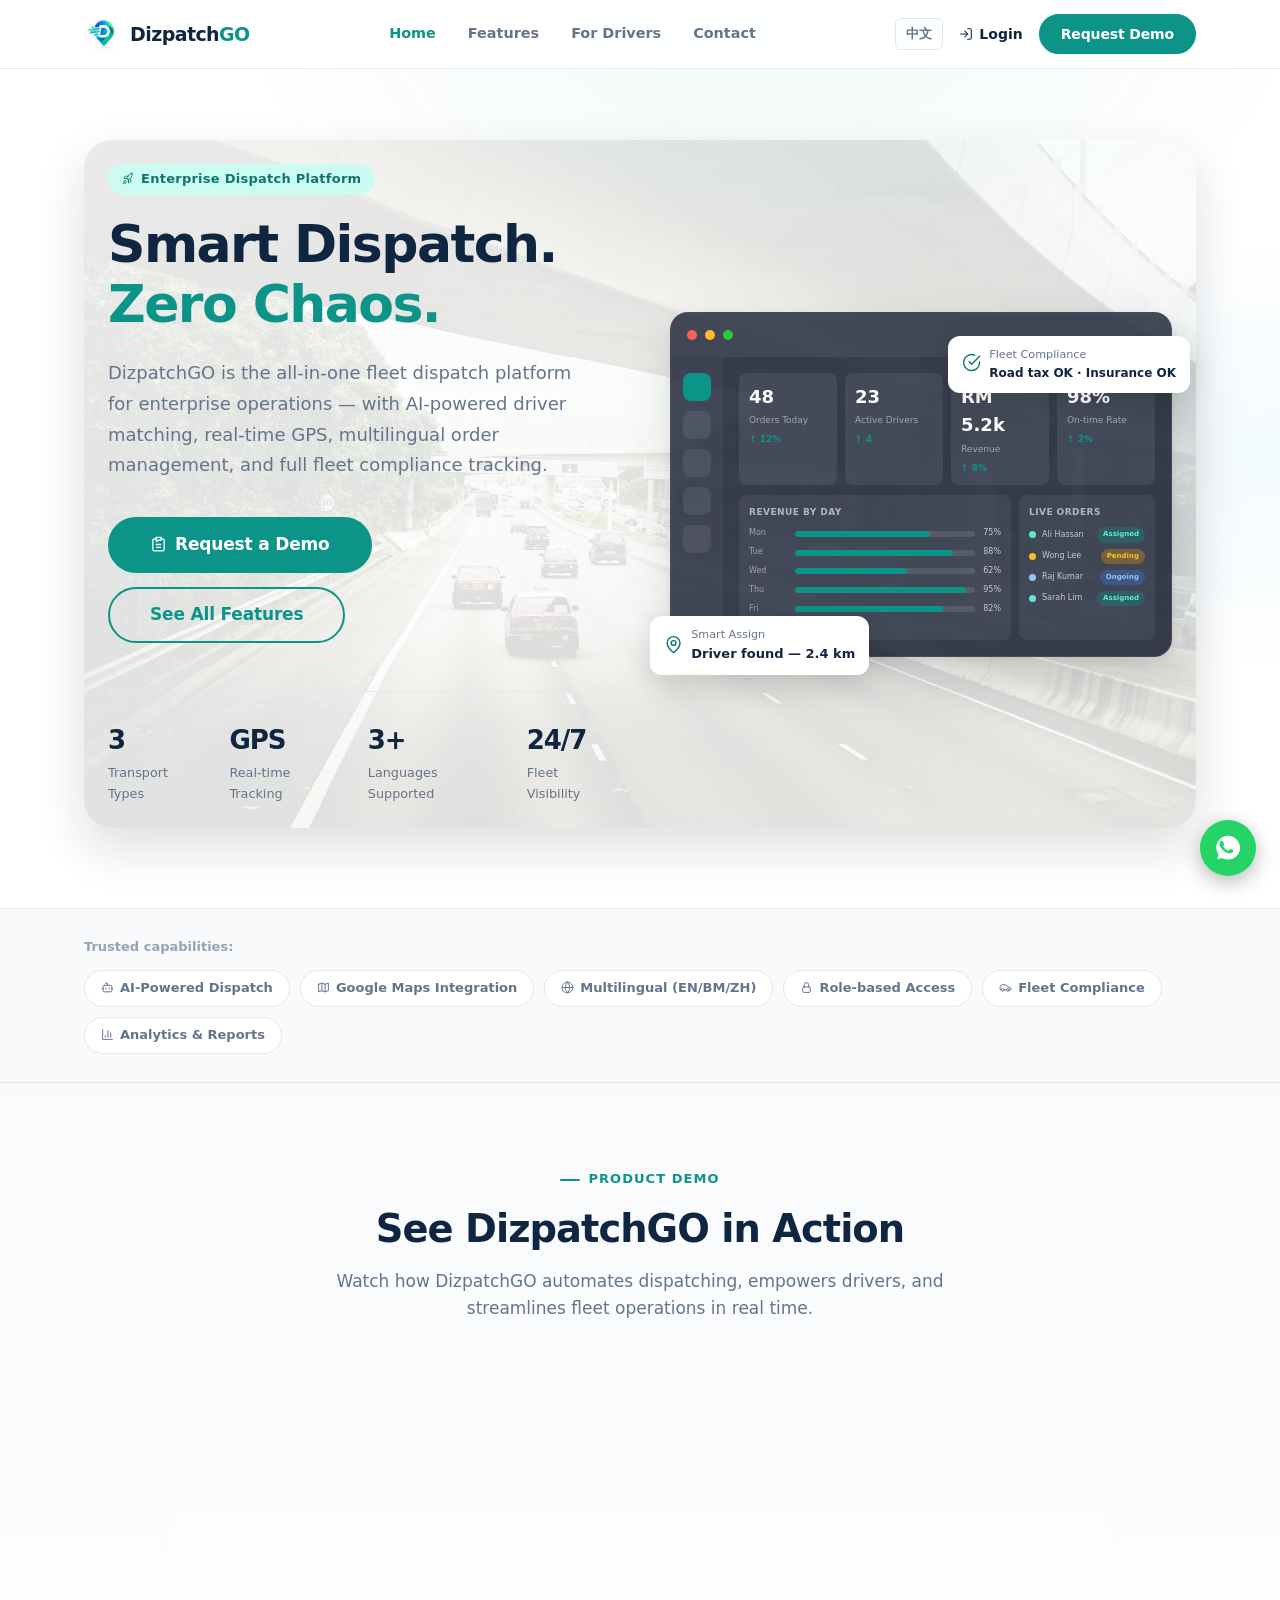
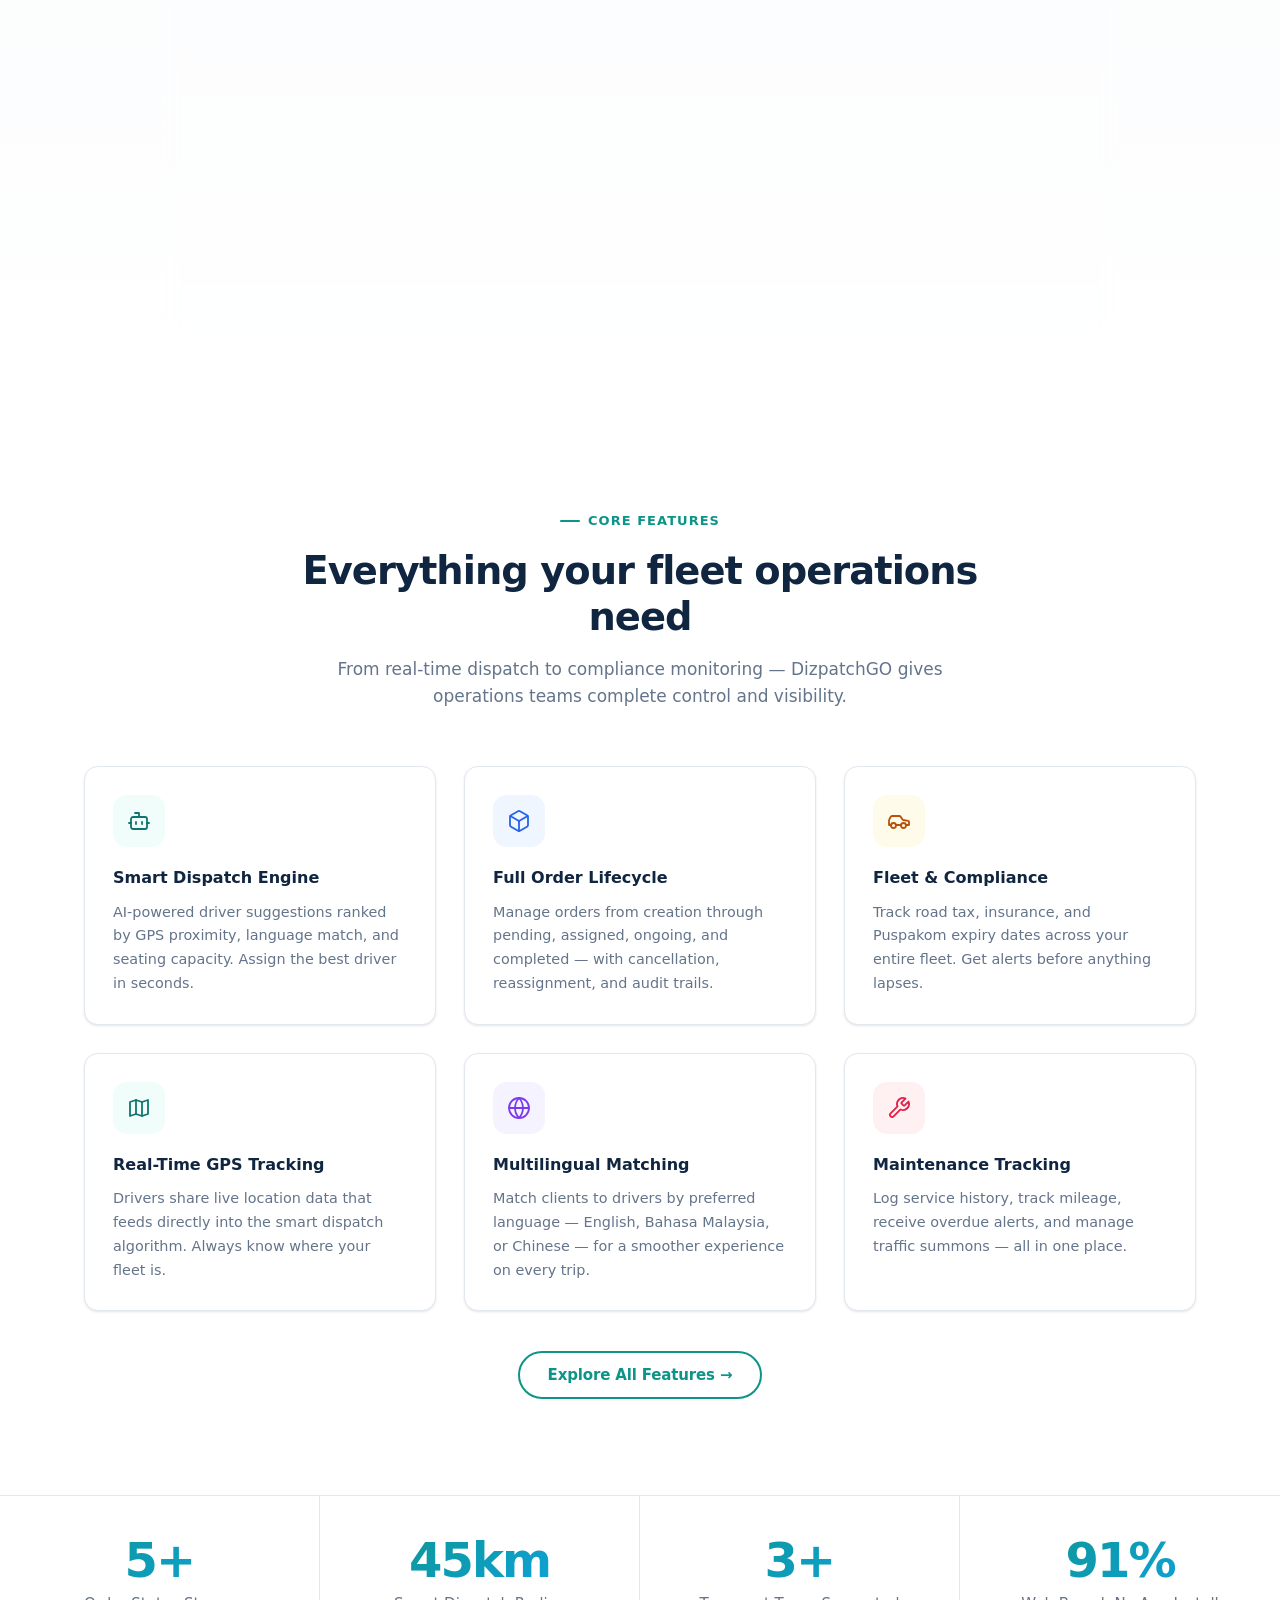
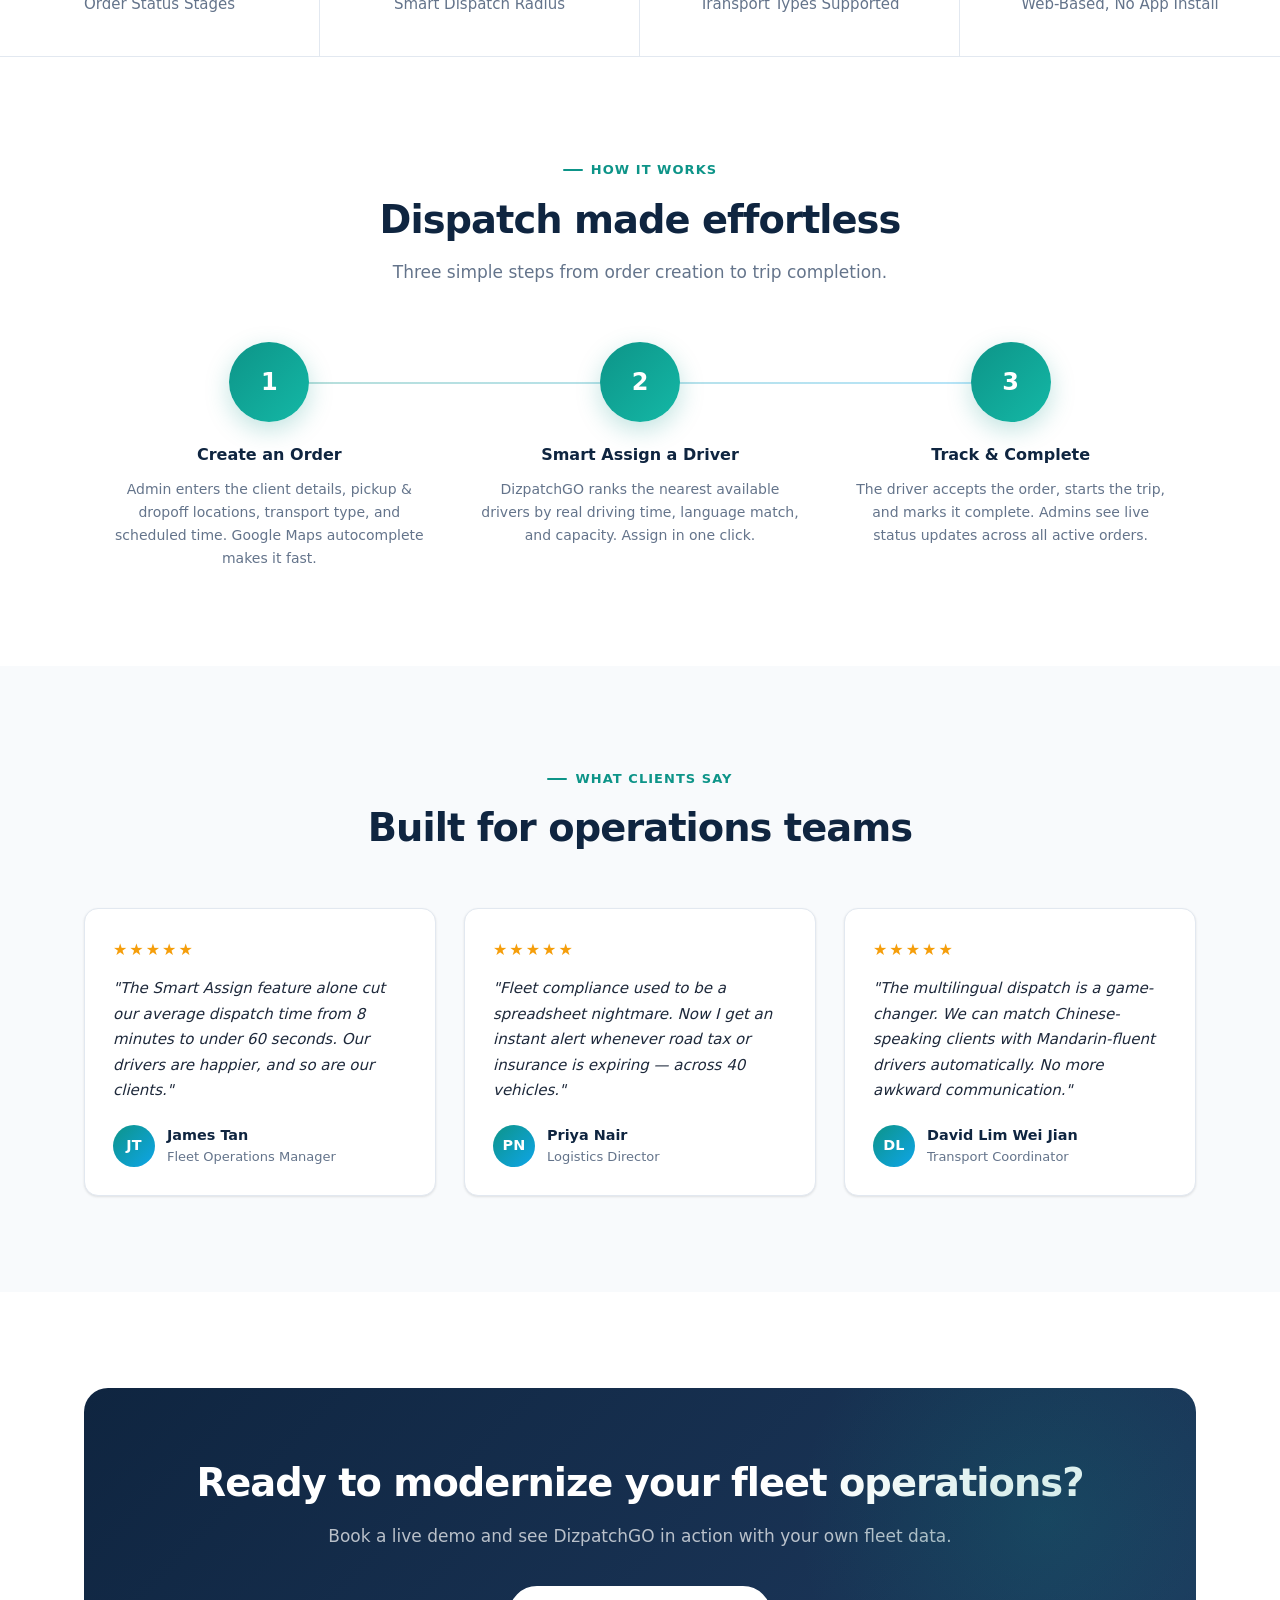
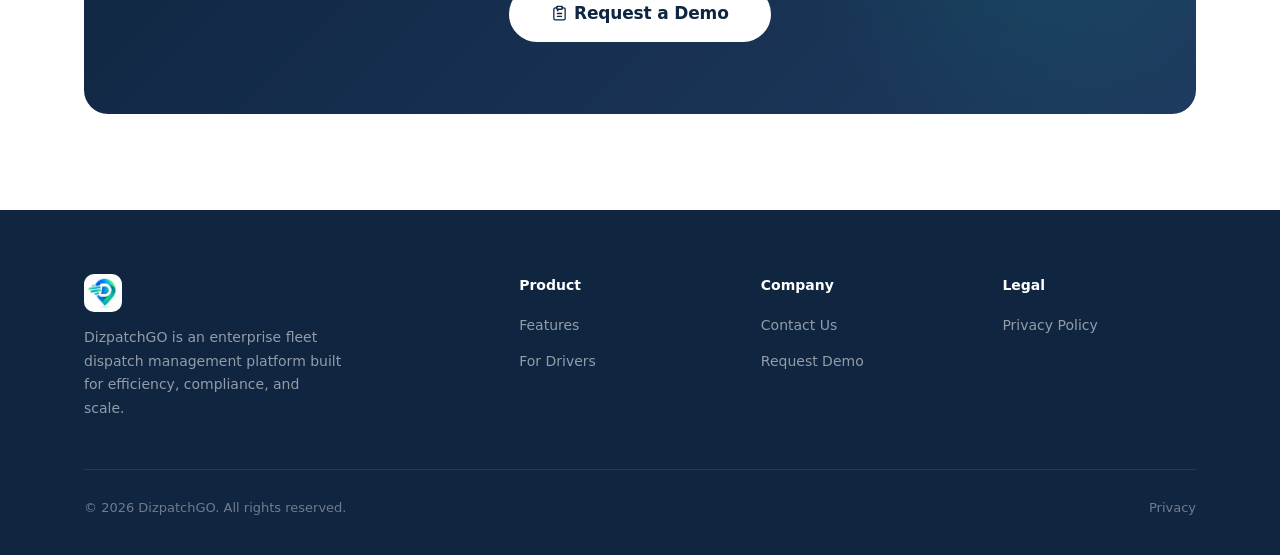
==== commit 7f57283f: "phase 1" ====
--- a/index.html
+++ b/index.html
@@ -9,6 +9,7 @@
   <meta http-equiv="Content-Security-Policy"
     content="default-src 'self'; style-src 'self' 'unsafe-inline' https://fonts.googleapis.com; font-src https://fonts.gstatic.com; script-src 'self' 'unsafe-inline'; img-src 'self' data: https://i.ytimg.com https://img.youtube.com; frame-src https://www.youtube.com https://www.youtube-nocookie.com; connect-src 'self';">
   <title>DizpatchGO — Smart Fleet Dispatch Management</title>
+  <link rel="canonical" href="https://dizpatchgo.com/">
   <meta name="description"
     content="DizpatchGO is an enterprise e-hailing dispatch management platform with smart driver matching, real-time GPS tracking, fleet compliance, and multilingual order management.">
   <meta name="robots" content="index, follow">
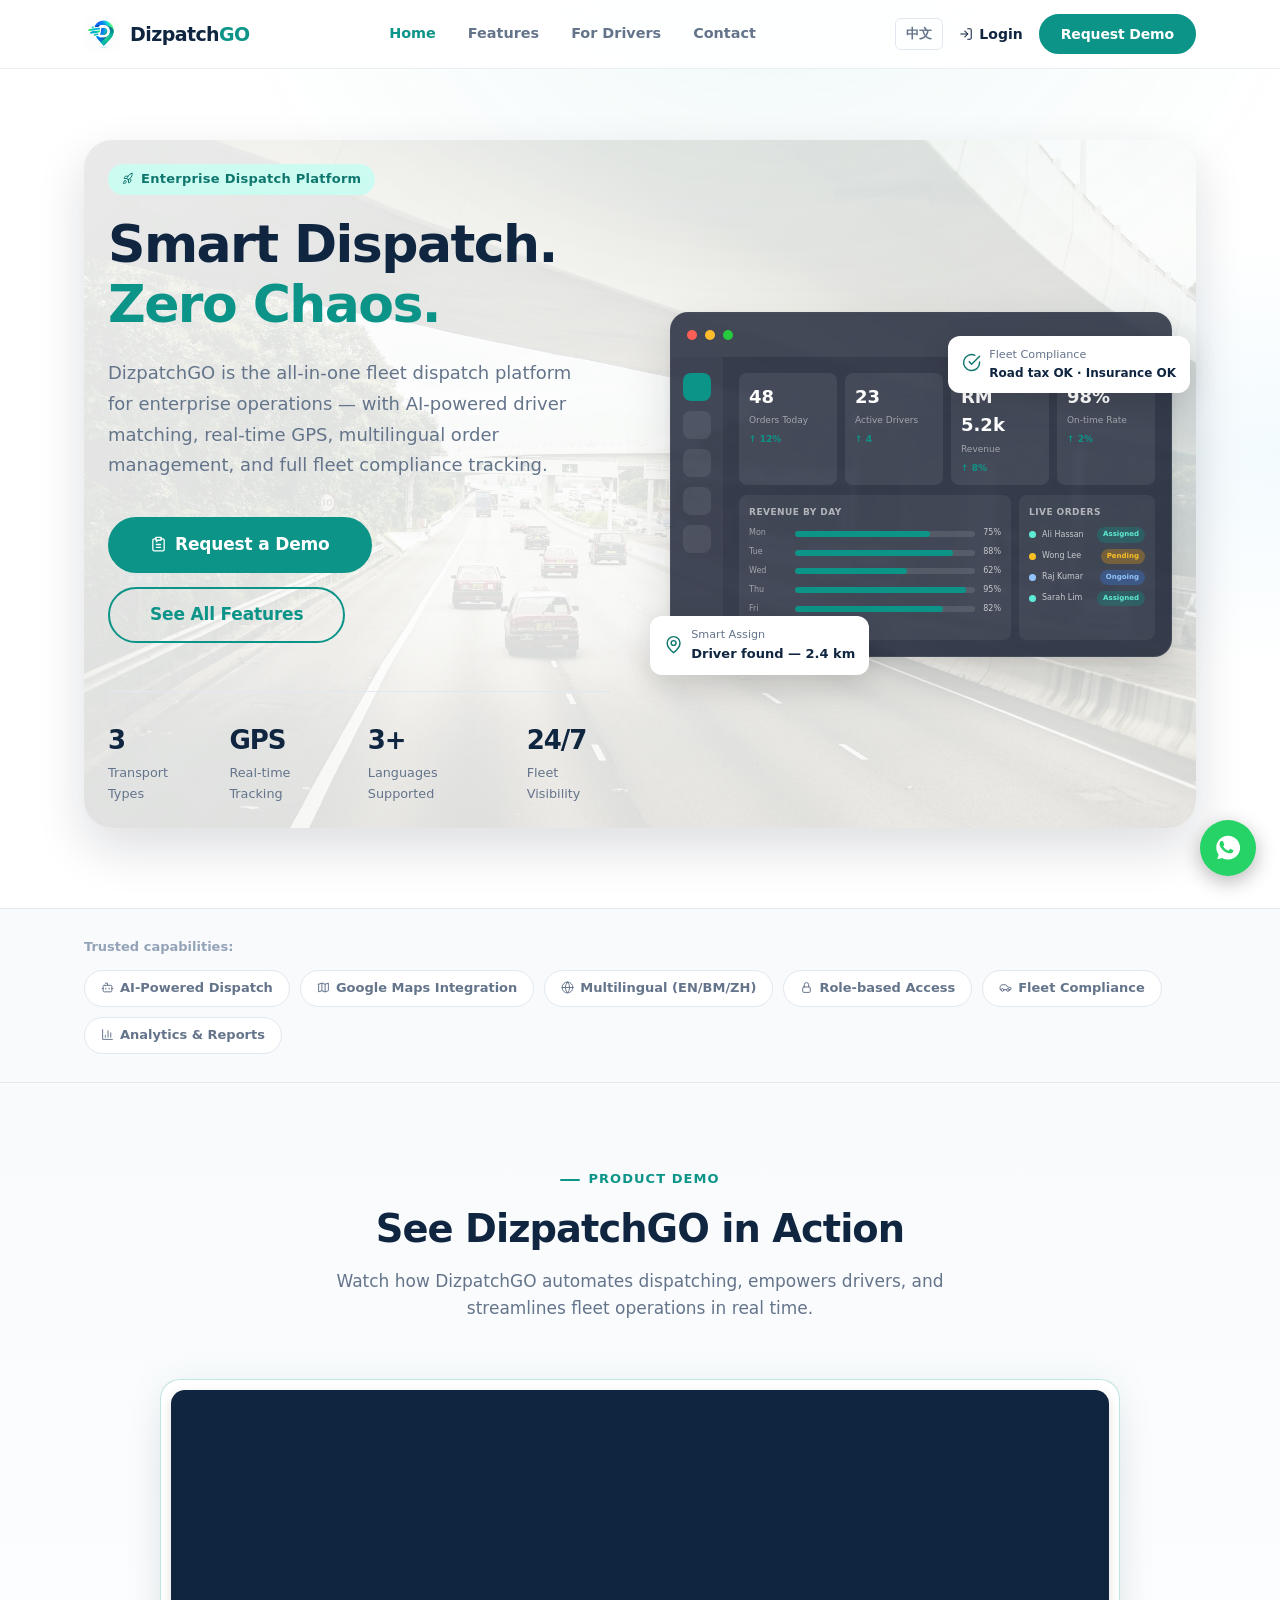
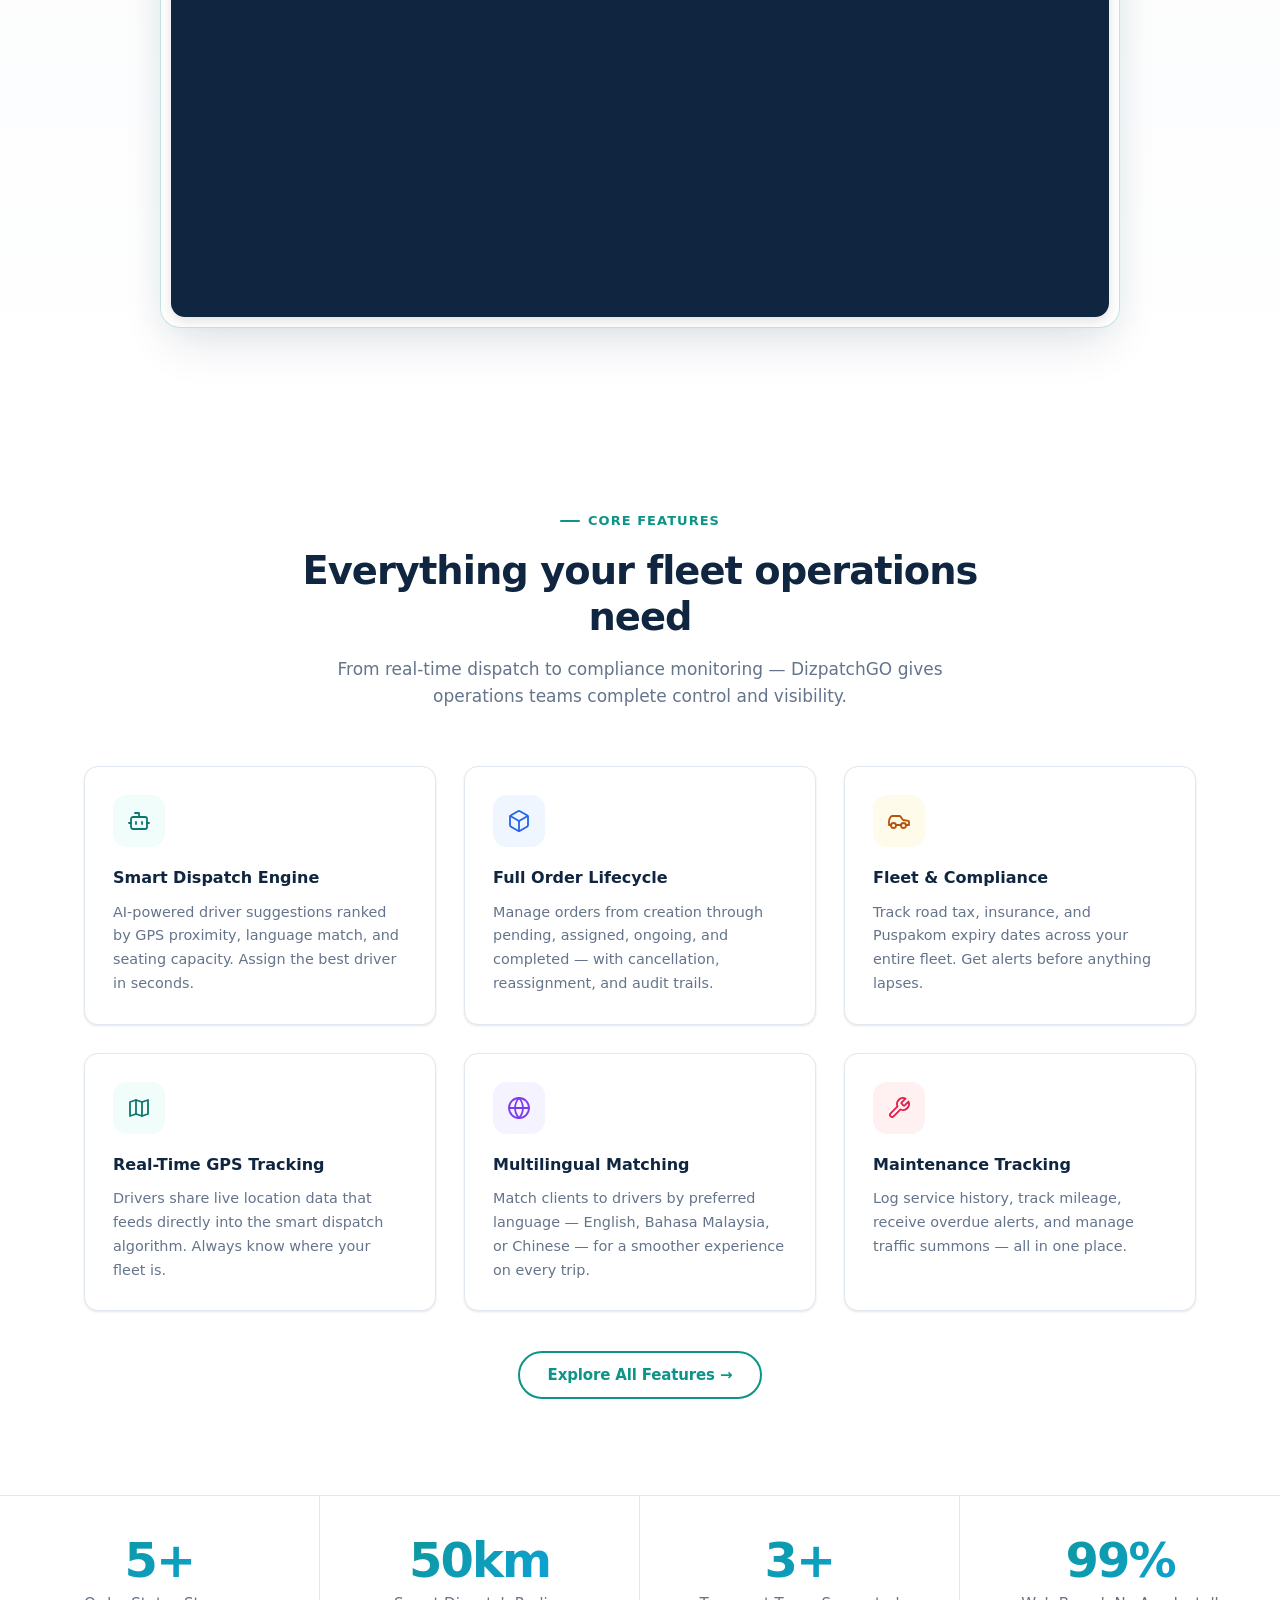
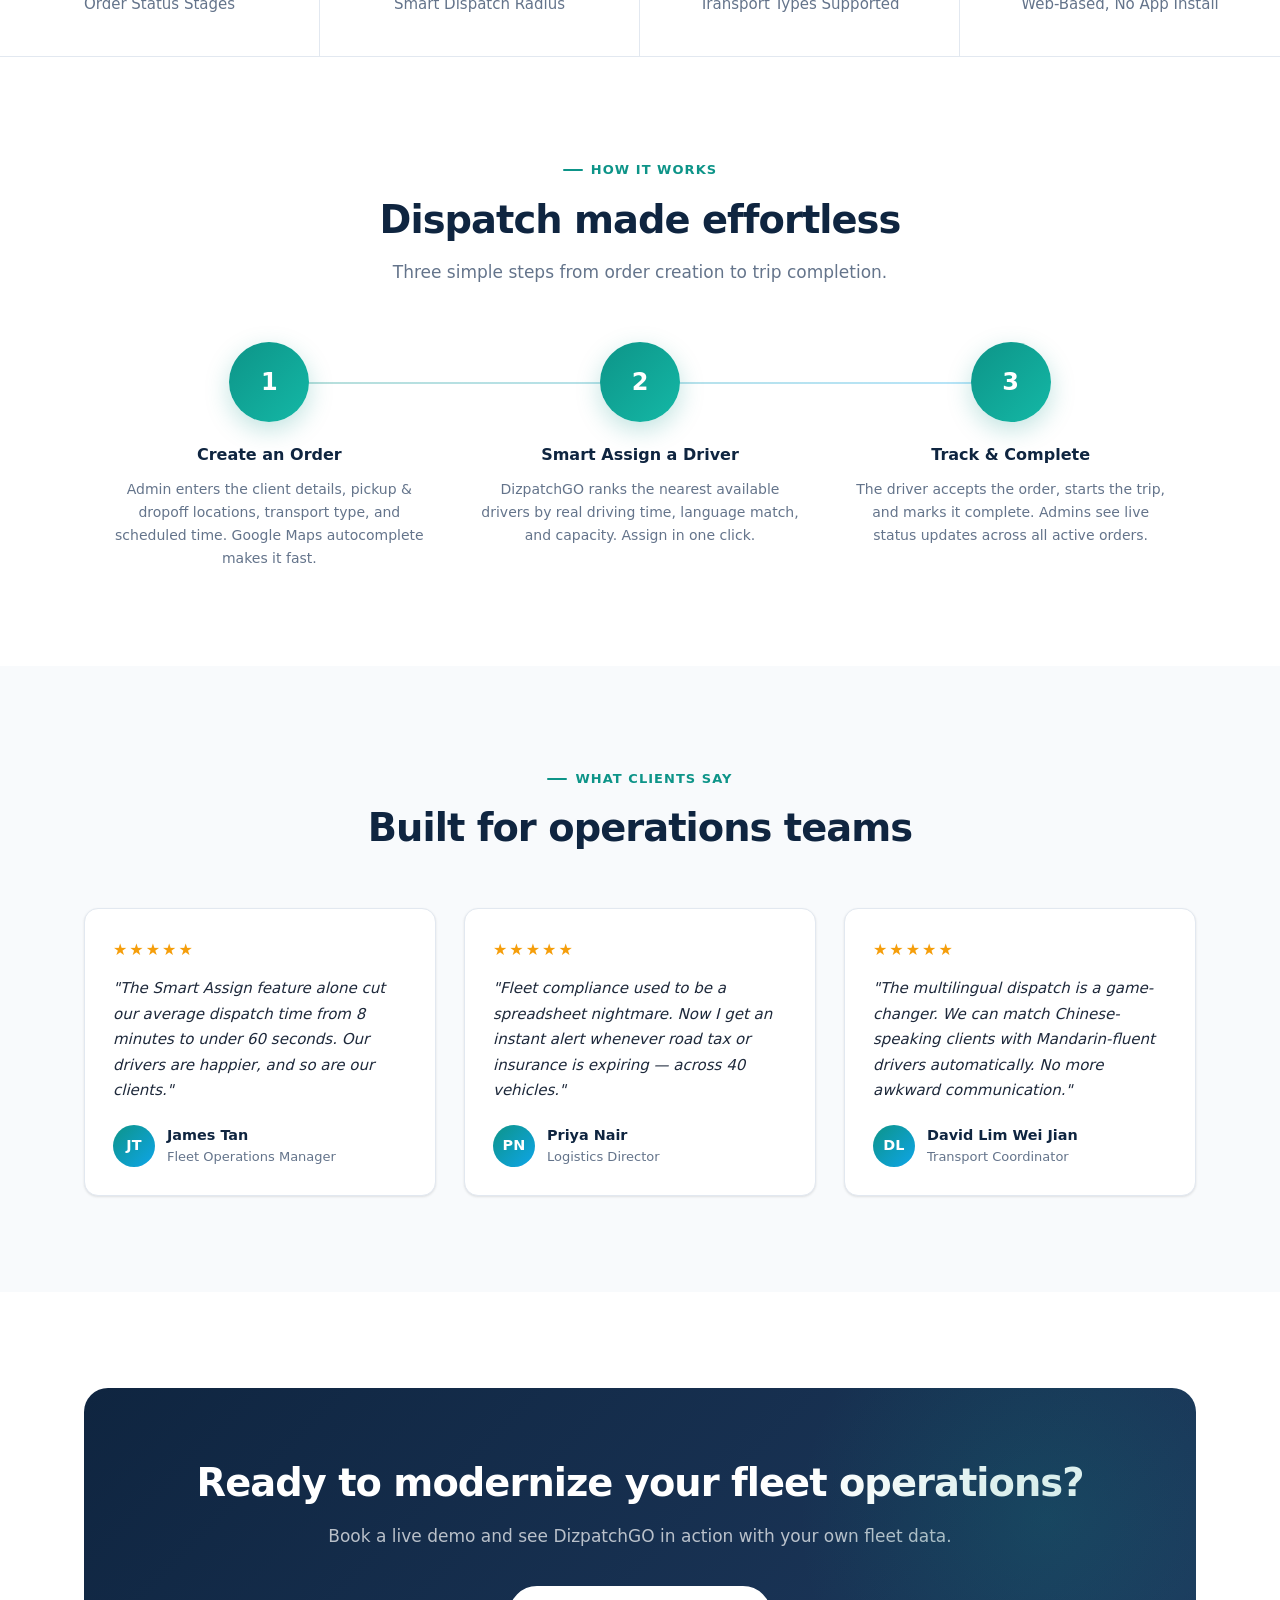
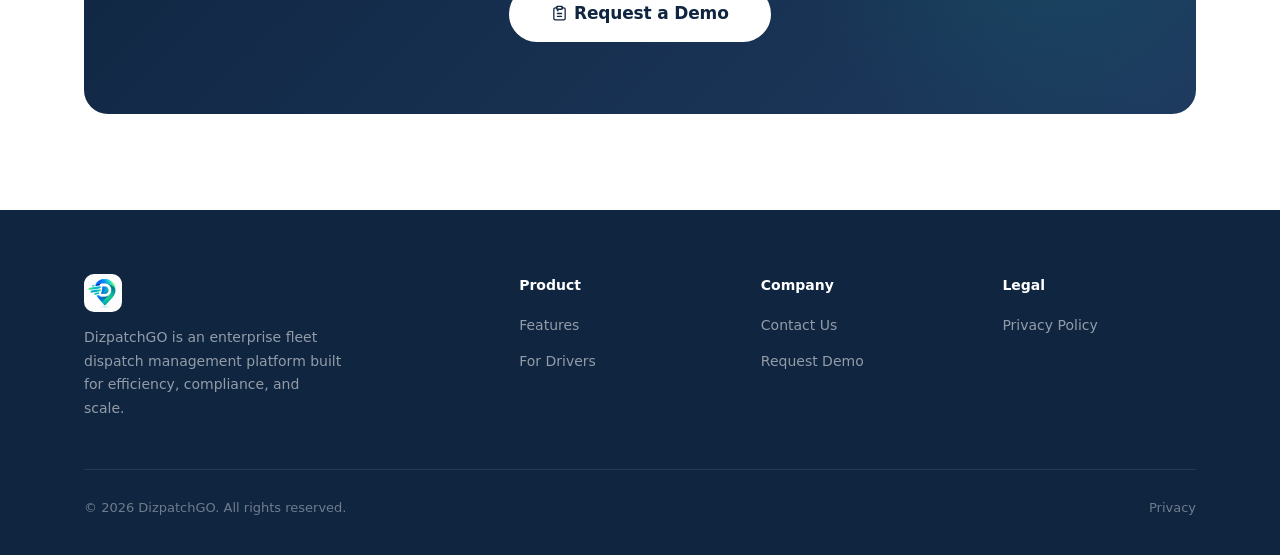
==== commit f8d48b98: "phase 3 wip" ====
--- a/index.html
+++ b/index.html
@@ -5,7 +5,6 @@
   <meta charset="UTF-8">
   <meta name="viewport" content="width=device-width, initial-scale=1.0">
   <meta http-equiv="X-Content-Type-Options" content="nosniff">
-  <meta http-equiv="X-Frame-Options" content="DENY">
   <meta http-equiv="Content-Security-Policy"
     content="default-src 'self'; style-src 'self' 'unsafe-inline' https://fonts.googleapis.com; font-src https://fonts.gstatic.com; script-src 'self' 'unsafe-inline'; img-src 'self' data: https://i.ytimg.com https://img.youtube.com; frame-src https://www.youtube.com https://www.youtube-nocookie.com; connect-src 'self';">
   <title>DizpatchGO — Smart Fleet Dispatch Management</title>
@@ -13,10 +12,12 @@
   <meta name="description"
     content="DizpatchGO is an enterprise e-hailing dispatch management platform with smart driver matching, real-time GPS tracking, fleet compliance, and multilingual order management.">
   <meta name="robots" content="index, follow">
+  <link rel="icon" type="image/png" href="assets/brandlogo.png">
   <link rel="preconnect" href="https://fonts.googleapis.com">
   <link rel="preconnect" href="https://fonts.gstatic.com" crossorigin>
   <link href="https://fonts.googleapis.com/css2?family=Inter:wght@300;400;500;600;700;800;900&display=swap"
     rel="stylesheet">
+  <link rel="preload" as="image" href="assets/DG_banner.webp" type="image/webp" fetchpriority="high">
   <link rel="stylesheet" href="css/style.css?v=20260921">
   <style>
     /* Page-specific overrides */
@@ -24,6 +25,76 @@
       background: var(--bg-subtle);
     }
   </style>
+  <!-- Organization Structured Data -->
+  <script type="application/ld+json">
+{
+  "@context": "https://schema.org",
+  "@type": "Organization",
+  "@id": "https://dizpatchgo.com/#organization",
+  "name": "Presoft (M) Sdn Bhd",
+  "email": "sales@presoft.com.my",
+  "address": {
+    "@type": "PostalAddress",
+    "streetAddress": "No 2A-1, Jalan Puteri 2/5, Bandar Puteri",
+    "addressLocality": "Puchong",
+    "addressRegion": "Selangor",
+    "postalCode": "47100",
+    "addressCountry": "MY"
+  },
+  "brand": {
+    "@type": "Brand",
+    "name": "DizpatchGO",
+    "url": "https://dizpatchgo.com/",
+    "logo": "https://dizpatchgo.com/assets/brandlogo.png"
+  }
+}
+</script>
+
+  <!-- WebSite Structured Data -->
+  <script type="application/ld+json">
+{
+  "@context": "https://schema.org",
+  "@type": "WebSite",
+  "@id": "https://dizpatchgo.com/#website",
+  "name": "DizpatchGO",
+  "url": "https://dizpatchgo.com/",
+  "description": "DizpatchGO is an enterprise fleet dispatch management platform.",
+  "inLanguage": "en",
+  "publisher": {
+    "@id": "https://dizpatchgo.com/#organization"
+  }
+}
+</script>
+
+  <!-- SoftwareApplication Structured Data -->
+  <script type="application/ld+json">
+{
+  "@context": "https://schema.org",
+  "@type": "SoftwareApplication",
+  "@id": "https://dizpatchgo.com/#software",
+  "name": "DizpatchGO",
+  "url": "https://dizpatchgo.com/",
+  "description": "DizpatchGO is an enterprise fleet dispatch management platform with smart driver assignment, order management, GPS tracking, fleet compliance monitoring, and reporting capabilities.",
+  "applicationCategory": "BusinessApplication",
+  "applicationSubCategory": "Fleet Dispatch Management Software",
+  "featureList": [
+    "Smart driver assignment based on travel time, language compatibility, and vehicle capacity",
+    "Order creation, scheduling, assignment, and lifecycle tracking",
+    "Real-time driver GPS location tracking",
+    "Vehicle road tax, insurance, and Puspakom expiry monitoring",
+    "Driver management and role-based access control",
+    "Revenue, order, and driver performance reporting",
+    "Multilingual dispatch support for English, Bahasa Malaysia, and Chinese"
+  ],
+  "publisher": {
+    "@id": "https://dizpatchgo.com/#organization"
+  },
+  "isPartOf": {
+    "@id": "https://dizpatchgo.com/#website"
+  }
+}
+</script>
+
 </head>
 
 <body>
@@ -36,7 +107,8 @@
       <div class="container">
         <div class="nav-inner">
           <a href="index.html" class="nav-logo" aria-label="DizpatchGO home">
-            <img src="assets/brandlogo.png" alt="DizpatchGO Logo" class="logo-mark">
+            <img src="assets/brandlogo.png" alt="DizpatchGO Logo" class="logo-mark" width="36" height="36"
+              decoding="async">
             <span class="logo-text">Dizpatch<span>GO</span></span>
           </a>
 
@@ -57,7 +129,14 @@
 
           <div class="nav-cta">
             <button class="lang-switch" id="langSwitchBtn" type="button" aria-label="Switch language">中文</button>
-            <a href="https://vehicle-management-system.dizpatchgo.com/" class="nav-login"><svg class="icon-svg" style="display:inline-block;width:1em;height:1em;vertical-align:-0.15em;flex-shrink:0;" viewBox="0 0 24 24" fill="none" stroke="currentColor" stroke-width="1.8" stroke-linecap="round" stroke-linejoin="round" aria-hidden="true" focusable="false"><path d="M15 3h4a2 2 0 0 1 2 2v14a2 2 0 0 1-2 2h-4"/><path d="M10 17l5-5-5-5"/><path d="M15 12H3"/></svg><span class="en">Login</span><span class="zh">登录</span></a>
+            <a href="https://vehicle-management-system.dizpatchgo.com/" class="nav-login"><svg class="icon-svg"
+                style="display:inline-block;width:1em;height:1em;vertical-align:-0.15em;flex-shrink:0;"
+                viewBox="0 0 24 24" fill="none" stroke="currentColor" stroke-width="1.8" stroke-linecap="round"
+                stroke-linejoin="round" aria-hidden="true" focusable="false">
+                <path d="M15 3h4a2 2 0 0 1 2 2v14a2 2 0 0 1-2 2h-4" />
+                <path d="M10 17l5-5-5-5" />
+                <path d="M15 12H3" />
+              </svg><span class="en">Login</span><span class="zh">登录</span></a>
             <a href="contact.html" class="btn btn-primary btn-sm">
               <span class="en">Request Demo</span><span class="zh">申请演示</span>
             </a>
@@ -77,7 +156,14 @@
         <button class="lang-switch" id="mobileLangSwitchBtn" type="button"
           style="margin-top:8px;padding:8px 0;text-align:left;background:none;border:none;color:var(--teal);font-weight:700;">Switch
           to 中文</button>
-        <a href="https://vehicle-management-system.dizpatchgo.com/" class="nav-login"><svg class="icon-svg" style="display:inline-block;width:1em;height:1em;vertical-align:-0.15em;flex-shrink:0;" viewBox="0 0 24 24" fill="none" stroke="currentColor" stroke-width="1.8" stroke-linecap="round" stroke-linejoin="round" aria-hidden="true" focusable="false"><path d="M15 3h4a2 2 0 0 1 2 2v14a2 2 0 0 1-2 2h-4"/><path d="M10 17l5-5-5-5"/><path d="M15 12H3"/></svg><span class="en">Login</span><span class="zh">登录</span></a>
+        <a href="https://vehicle-management-system.dizpatchgo.com/" class="nav-login"><svg class="icon-svg"
+            style="display:inline-block;width:1em;height:1em;vertical-align:-0.15em;flex-shrink:0;" viewBox="0 0 24 24"
+            fill="none" stroke="currentColor" stroke-width="1.8" stroke-linecap="round" stroke-linejoin="round"
+            aria-hidden="true" focusable="false">
+            <path d="M15 3h4a2 2 0 0 1 2 2v14a2 2 0 0 1-2 2h-4" />
+            <path d="M10 17l5-5-5-5" />
+            <path d="M15 12H3" />
+          </svg><span class="en">Login</span><span class="zh">登录</span></a>
         <a href="contact.html" class="btn btn-primary btn-sm" style="margin-top:10px;"><span class="en">Request
             Demo</span><span class="zh">申请演示</span></a>
       </div>
@@ -97,7 +183,16 @@
           <div class="hero-content">
             <div class="hero-label">
               <span class="badge badge-teal">
-                <span aria-hidden="true"><svg class="icon-svg" style="display:inline-block;width:1em;height:1em;vertical-align:-0.15em;flex-shrink:0;" viewBox="0 0 24 24" fill="none" stroke="currentColor" stroke-width="1.8" stroke-linecap="round" stroke-linejoin="round" aria-hidden="true" focusable="false"><path d="M4.5 16.5c-1.5 1.5-2 5-2 5s3.5-.5 5-2c.8-.8.8-2.2 0-3s-2.2-.8-3 0Z"/><path d="M12 15l-3-3a22 22 0 0 1 2-3.95A12.88 12.88 0 0 1 19 2c0 2.5-.5 6.5-4 10a22 22 0 0 1-3.95 2Z"/><path d="M9 12H4s.55-3.03 2-4c1.62-1.08 5 0 5 0"/><path d="M12 15v5s3.03-.55 4-2c1.08-1.62 0-5 0-5"/></svg></span>
+                <span aria-hidden="true"><svg class="icon-svg"
+                    style="display:inline-block;width:1em;height:1em;vertical-align:-0.15em;flex-shrink:0;"
+                    viewBox="0 0 24 24" fill="none" stroke="currentColor" stroke-width="1.8" stroke-linecap="round"
+                    stroke-linejoin="round" aria-hidden="true" focusable="false">
+                    <path d="M4.5 16.5c-1.5 1.5-2 5-2 5s3.5-.5 5-2c.8-.8.8-2.2 0-3s-2.2-.8-3 0Z" />
+                    <path
+                      d="M12 15l-3-3a22 22 0 0 1 2-3.95A12.88 12.88 0 0 1 19 2c0 2.5-.5 6.5-4 10a22 22 0 0 1-3.95 2Z" />
+                    <path d="M9 12H4s.55-3.03 2-4c1.62-1.08 5 0 5 0" />
+                    <path d="M12 15v5s3.03-.55 4-2c1.08-1.62 0-5 0-5" />
+                  </svg></span>
                 <span class="en">Enterprise Dispatch Platform</span>
                 <span class="zh">企业调度平台</span>
               </span>
@@ -117,7 +212,16 @@
 
             <div class="hero-actions">
               <a href="contact.html" class="btn btn-primary btn-lg" id="hero-cta">
-                <span aria-hidden="true"><svg class="icon-svg" style="display:inline-block;width:1em;height:1em;vertical-align:-0.15em;flex-shrink:0;" viewBox="0 0 24 24" fill="none" stroke="currentColor" stroke-width="1.8" stroke-linecap="round" stroke-linejoin="round" aria-hidden="true" focusable="false"><rect x="8" y="2" width="8" height="4" rx="1"/><path d="M9 4H6a2 2 0 0 0-2 2v13a2 2 0 0 0 2 2h12a2 2 0 0 0 2-2V6a2 2 0 0 0-2-2h-3"/><path d="M9 12h6"/><path d="M9 16h6"/><path d="M9 8h1"/></svg></span>
+                <span aria-hidden="true"><svg class="icon-svg"
+                    style="display:inline-block;width:1em;height:1em;vertical-align:-0.15em;flex-shrink:0;"
+                    viewBox="0 0 24 24" fill="none" stroke="currentColor" stroke-width="1.8" stroke-linecap="round"
+                    stroke-linejoin="round" aria-hidden="true" focusable="false">
+                    <rect x="8" y="2" width="8" height="4" rx="1" />
+                    <path d="M9 4H6a2 2 0 0 0-2 2v13a2 2 0 0 0 2 2h12a2 2 0 0 0 2-2V6a2 2 0 0 0-2-2h-3" />
+                    <path d="M9 12h6" />
+                    <path d="M9 16h6" />
+                    <path d="M9 8h1" />
+                  </svg></span>
                 <span class="en">Request a Demo</span>
                 <span class="zh">申请演示</span>
               </a>
@@ -259,14 +363,26 @@
 
             <!-- Floating badges -->
             <div class="hero-badge hero-badge-1" aria-hidden="true">
-              <span class="ic"><svg class="icon-svg" style="display:inline-block;width:1em;height:1em;vertical-align:-0.15em;flex-shrink:0;" viewBox="0 0 24 24" fill="none" stroke="currentColor" stroke-width="1.8" stroke-linecap="round" stroke-linejoin="round" aria-hidden="true" focusable="false"><path d="M20 10c0 6-8 12-8 12s-8-6-8-12a8 8 0 0 1 16 0Z"/><circle cx="12" cy="10" r="3"/></svg></span>
+              <span class="ic"><svg class="icon-svg"
+                  style="display:inline-block;width:1em;height:1em;vertical-align:-0.15em;flex-shrink:0;"
+                  viewBox="0 0 24 24" fill="none" stroke="currentColor" stroke-width="1.8" stroke-linecap="round"
+                  stroke-linejoin="round" aria-hidden="true" focusable="false">
+                  <path d="M20 10c0 6-8 12-8 12s-8-6-8-12a8 8 0 0 1 16 0Z" />
+                  <circle cx="12" cy="10" r="3" />
+                </svg></span>
               <div>
                 <div style="font-size:.7rem;color:var(--muted);font-weight:500;">Smart Assign</div>
                 <div>Driver found — 2.4 km</div>
               </div>
             </div>
             <div class="hero-badge hero-badge-2" aria-hidden="true">
-              <span class="ic"><svg class="icon-svg" style="display:inline-block;width:1em;height:1em;vertical-align:-0.15em;flex-shrink:0;" viewBox="0 0 24 24" fill="none" stroke="currentColor" stroke-width="1.8" stroke-linecap="round" stroke-linejoin="round" aria-hidden="true" focusable="false"><path d="M22 11.08V12a10 10 0 1 1-5.93-9.14"/><path d="M22 4 12 14.01l-3-3"/></svg></span>
+              <span class="ic"><svg class="icon-svg"
+                  style="display:inline-block;width:1em;height:1em;vertical-align:-0.15em;flex-shrink:0;"
+                  viewBox="0 0 24 24" fill="none" stroke="currentColor" stroke-width="1.8" stroke-linecap="round"
+                  stroke-linejoin="round" aria-hidden="true" focusable="false">
+                  <path d="M22 11.08V12a10 10 0 1 1-5.93-9.14" />
+                  <path d="M22 4 12 14.01l-3-3" />
+                </svg></span>
               <div>
                 <div style="font-size:.7rem;color:var(--muted);font-weight:500;">Fleet Compliance</div>
                 <div>Road tax OK · Insurance OK</div>
@@ -287,18 +403,61 @@
           <span class="trust-label en">Trusted capabilities:</span>
           <span class="trust-label zh">核心能力：</span>
           <div class="trust-chips">
-            <span class="trust-chip"><span aria-hidden="true"><svg class="icon-svg" style="display:inline-block;width:1em;height:1em;vertical-align:-0.15em;flex-shrink:0;" viewBox="0 0 24 24" fill="none" stroke="currentColor" stroke-width="1.8" stroke-linecap="round" stroke-linejoin="round" aria-hidden="true" focusable="false"><path d="M12 8V4H8"/><rect x="4" y="8" width="16" height="12" rx="2"/><path d="M2 14h2"/><path d="M20 14h2"/><path d="M15 13v2"/><path d="M9 13v2"/></svg></span> <span class="en">AI-Powered Dispatch</span><span
-                class="zh">AI智能调度</span></span>
-            <span class="trust-chip"><span aria-hidden="true"><svg class="icon-svg" style="display:inline-block;width:1em;height:1em;vertical-align:-0.15em;flex-shrink:0;" viewBox="0 0 24 24" fill="none" stroke="currentColor" stroke-width="1.8" stroke-linecap="round" stroke-linejoin="round" aria-hidden="true" focusable="false"><path d="M3 6l6-2 6 2 6-2v14l-6 2-6-2-6 2V6z"/><path d="M9 4v14"/><path d="M15 6v14"/></svg></span> <span class="en">Google Maps
+            <span class="trust-chip"><span aria-hidden="true"><svg class="icon-svg"
+                  style="display:inline-block;width:1em;height:1em;vertical-align:-0.15em;flex-shrink:0;"
+                  viewBox="0 0 24 24" fill="none" stroke="currentColor" stroke-width="1.8" stroke-linecap="round"
+                  stroke-linejoin="round" aria-hidden="true" focusable="false">
+                  <path d="M12 8V4H8" />
+                  <rect x="4" y="8" width="16" height="12" rx="2" />
+                  <path d="M2 14h2" />
+                  <path d="M20 14h2" />
+                  <path d="M15 13v2" />
+                  <path d="M9 13v2" />
+                </svg></span> <span class="en">AI-Powered Dispatch</span><span class="zh">AI智能调度</span></span>
+            <span class="trust-chip"><span aria-hidden="true"><svg class="icon-svg"
+                  style="display:inline-block;width:1em;height:1em;vertical-align:-0.15em;flex-shrink:0;"
+                  viewBox="0 0 24 24" fill="none" stroke="currentColor" stroke-width="1.8" stroke-linecap="round"
+                  stroke-linejoin="round" aria-hidden="true" focusable="false">
+                  <path d="M3 6l6-2 6 2 6-2v14l-6 2-6-2-6 2V6z" />
+                  <path d="M9 4v14" />
+                  <path d="M15 6v14" />
+                </svg></span> <span class="en">Google Maps
                 Integration</span><span class="zh">谷歌地图集成</span></span>
-            <span class="trust-chip"><span aria-hidden="true"><svg class="icon-svg" style="display:inline-block;width:1em;height:1em;vertical-align:-0.15em;flex-shrink:0;" viewBox="0 0 24 24" fill="none" stroke="currentColor" stroke-width="1.8" stroke-linecap="round" stroke-linejoin="round" aria-hidden="true" focusable="false"><circle cx="12" cy="12" r="10"/><path d="M2 12h20"/><path d="M12 2a15.3 15.3 0 0 1 4 10 15.3 15.3 0 0 1-4 10 15.3 15.3 0 0 1-4-10 15.3 15.3 0 0 1 4-10Z"/></svg></span> <span class="en">Multilingual
+            <span class="trust-chip"><span aria-hidden="true"><svg class="icon-svg"
+                  style="display:inline-block;width:1em;height:1em;vertical-align:-0.15em;flex-shrink:0;"
+                  viewBox="0 0 24 24" fill="none" stroke="currentColor" stroke-width="1.8" stroke-linecap="round"
+                  stroke-linejoin="round" aria-hidden="true" focusable="false">
+                  <circle cx="12" cy="12" r="10" />
+                  <path d="M2 12h20" />
+                  <path
+                    d="M12 2a15.3 15.3 0 0 1 4 10 15.3 15.3 0 0 1-4 10 15.3 15.3 0 0 1-4-10 15.3 15.3 0 0 1 4-10Z" />
+                </svg></span> <span class="en">Multilingual
                 (EN/BM/ZH)</span><span class="zh">多语言支持</span></span>
-            <span class="trust-chip"><span aria-hidden="true"><svg class="icon-svg" style="display:inline-block;width:1em;height:1em;vertical-align:-0.15em;flex-shrink:0;" viewBox="0 0 24 24" fill="none" stroke="currentColor" stroke-width="1.8" stroke-linecap="round" stroke-linejoin="round" aria-hidden="true" focusable="false"><rect x="5" y="11" width="14" height="10" rx="2"/><path d="M8 11V7a4 4 0 0 1 8 0v4"/></svg></span> <span class="en">Role-based Access</span><span
-                class="zh">角色权限管理</span></span>
-            <span class="trust-chip"><span aria-hidden="true"><svg class="icon-svg" style="display:inline-block;width:1em;height:1em;vertical-align:-0.15em;flex-shrink:0;" viewBox="0 0 24 24" fill="none" stroke="currentColor" stroke-width="1.8" stroke-linecap="round" stroke-linejoin="round" aria-hidden="true" focusable="false"><path d="M14 16H9m10 0h3v-3.15a1 1 0 0 0-.84-.99L16 11l-2.7-3.6a1 1 0 0 0-.8-.4H5.24a2 2 0 0 0-1.8 1.1l-.8 1.63A6 6 0 0 0 2 12.42V16h2"/><circle cx="6.5" cy="16.5" r="2.5"/><circle cx="16.5" cy="16.5" r="2.5"/></svg></span> <span class="en">Fleet Compliance</span><span
-                class="zh">车队合规</span></span>
-            <span class="trust-chip"><span aria-hidden="true"><svg class="icon-svg" style="display:inline-block;width:1em;height:1em;vertical-align:-0.15em;flex-shrink:0;" viewBox="0 0 24 24" fill="none" stroke="currentColor" stroke-width="1.8" stroke-linecap="round" stroke-linejoin="round" aria-hidden="true" focusable="false"><path d="M3 3v18h18"/><path d="M18 17V9"/><path d="M13 17V5"/><path d="M8 17v-3"/></svg></span> <span class="en">Analytics & Reports</span><span
-                class="zh">分析与报告</span></span>
+            <span class="trust-chip"><span aria-hidden="true"><svg class="icon-svg"
+                  style="display:inline-block;width:1em;height:1em;vertical-align:-0.15em;flex-shrink:0;"
+                  viewBox="0 0 24 24" fill="none" stroke="currentColor" stroke-width="1.8" stroke-linecap="round"
+                  stroke-linejoin="round" aria-hidden="true" focusable="false">
+                  <rect x="5" y="11" width="14" height="10" rx="2" />
+                  <path d="M8 11V7a4 4 0 0 1 8 0v4" />
+                </svg></span> <span class="en">Role-based Access</span><span class="zh">角色权限管理</span></span>
+            <span class="trust-chip"><span aria-hidden="true"><svg class="icon-svg"
+                  style="display:inline-block;width:1em;height:1em;vertical-align:-0.15em;flex-shrink:0;"
+                  viewBox="0 0 24 24" fill="none" stroke="currentColor" stroke-width="1.8" stroke-linecap="round"
+                  stroke-linejoin="round" aria-hidden="true" focusable="false">
+                  <path
+                    d="M14 16H9m10 0h3v-3.15a1 1 0 0 0-.84-.99L16 11l-2.7-3.6a1 1 0 0 0-.8-.4H5.24a2 2 0 0 0-1.8 1.1l-.8 1.63A6 6 0 0 0 2 12.42V16h2" />
+                  <circle cx="6.5" cy="16.5" r="2.5" />
+                  <circle cx="16.5" cy="16.5" r="2.5" />
+                </svg></span> <span class="en">Fleet Compliance</span><span class="zh">车队合规</span></span>
+            <span class="trust-chip"><span aria-hidden="true"><svg class="icon-svg"
+                  style="display:inline-block;width:1em;height:1em;vertical-align:-0.15em;flex-shrink:0;"
+                  viewBox="0 0 24 24" fill="none" stroke="currentColor" stroke-width="1.8" stroke-linecap="round"
+                  stroke-linejoin="round" aria-hidden="true" focusable="false">
+                  <path d="M3 3v18h18" />
+                  <path d="M18 17V9" />
+                  <path d="M13 17V5" />
+                  <path d="M8 17v-3" />
+                </svg></span> <span class="en">Analytics & Reports</span><span class="zh">分析与报告</span></span>
           </div>
         </div>
       </div>
@@ -318,19 +477,17 @@
             <span class="zh">观看 DizpatchGO 实际运作</span>
           </h2>
           <p>
-            <span class="en">Watch how DizpatchGO automates dispatching, empowers drivers, and streamlines fleet operations in real time.</span>
+            <span class="en">Watch how DizpatchGO automates dispatching, empowers drivers, and streamlines fleet
+              operations in real time.</span>
             <span class="zh">了解 DizpatchGO 如何实现智能派单、赋能司机并实时优化车队运营。</span>
           </p>
         </div>
 
         <div class="video-wrapper reveal reveal-delay-1">
           <div class="video-container">
-            <iframe 
-              src="https://www.youtube-nocookie.com/embed/hzYWMj5fzrA?rel=0&modestbranding=1" 
-              title="DizpatchGO Promotional Video" 
-              frameborder="0" 
-              loading="lazy"
-              allow="accelerometer; autoplay; clipboard-write; encrypted-media; gyroscope; picture-in-picture; web-share" 
+            <iframe src="https://www.youtube-nocookie.com/embed/hzYWMj5fzrA?rel=0&modestbranding=1"
+              title="DizpatchGO Promotional Video" frameborder="0" loading="lazy"
+              allow="accelerometer; autoplay; clipboard-write; encrypted-media; gyroscope; picture-in-picture; web-share"
               allowfullscreen>
             </iframe>
           </div>
@@ -361,7 +518,17 @@
         <div class="grid-3" role="list">
           <article class="card feature-card reveal reveal-delay-1" role="listitem">
             <div class="card-body">
-              <div class="feature-icon feature-icon-teal" aria-hidden="true"><svg class="icon-svg" style="display:inline-block;width:1em;height:1em;vertical-align:-0.15em;flex-shrink:0;" viewBox="0 0 24 24" fill="none" stroke="currentColor" stroke-width="1.8" stroke-linecap="round" stroke-linejoin="round" aria-hidden="true" focusable="false"><path d="M12 8V4H8"/><rect x="4" y="8" width="16" height="12" rx="2"/><path d="M2 14h2"/><path d="M20 14h2"/><path d="M15 13v2"/><path d="M9 13v2"/></svg></div>
+              <div class="feature-icon feature-icon-teal" aria-hidden="true"><svg class="icon-svg"
+                  style="display:inline-block;width:1em;height:1em;vertical-align:-0.15em;flex-shrink:0;"
+                  viewBox="0 0 24 24" fill="none" stroke="currentColor" stroke-width="1.8" stroke-linecap="round"
+                  stroke-linejoin="round" aria-hidden="true" focusable="false">
+                  <path d="M12 8V4H8" />
+                  <rect x="4" y="8" width="16" height="12" rx="2" />
+                  <path d="M2 14h2" />
+                  <path d="M20 14h2" />
+                  <path d="M15 13v2" />
+                  <path d="M9 13v2" />
+                </svg></div>
               <h3 class="en">Smart Dispatch Engine</h3>
               <h3 class="zh">智能调度引擎</h3>
               <p class="en">AI-powered driver suggestions ranked by GPS proximity, language match, and seating capacity.
@@ -372,7 +539,15 @@
 
           <article class="card feature-card reveal reveal-delay-2" role="listitem">
             <div class="card-body">
-              <div class="feature-icon feature-icon-blue" aria-hidden="true"><svg class="icon-svg" style="display:inline-block;width:1em;height:1em;vertical-align:-0.15em;flex-shrink:0;" viewBox="0 0 24 24" fill="none" stroke="currentColor" stroke-width="1.8" stroke-linecap="round" stroke-linejoin="round" aria-hidden="true" focusable="false"><path d="M21 8a2 2 0 0 0-1-1.73l-7-4a2 2 0 0 0-2 0l-7 4A2 2 0 0 0 3 8v8a2 2 0 0 0 1 1.73l7 4a2 2 0 0 0 2 0l7-4A2 2 0 0 0 21 16Z"/><path d="M3.3 7 12 12l8.7-5"/><path d="M12 22V12"/></svg></div>
+              <div class="feature-icon feature-icon-blue" aria-hidden="true"><svg class="icon-svg"
+                  style="display:inline-block;width:1em;height:1em;vertical-align:-0.15em;flex-shrink:0;"
+                  viewBox="0 0 24 24" fill="none" stroke="currentColor" stroke-width="1.8" stroke-linecap="round"
+                  stroke-linejoin="round" aria-hidden="true" focusable="false">
+                  <path
+                    d="M21 8a2 2 0 0 0-1-1.73l-7-4a2 2 0 0 0-2 0l-7 4A2 2 0 0 0 3 8v8a2 2 0 0 0 1 1.73l7 4a2 2 0 0 0 2 0l7-4A2 2 0 0 0 21 16Z" />
+                  <path d="M3.3 7 12 12l8.7-5" />
+                  <path d="M12 22V12" />
+                </svg></div>
               <h3 class="en">Full Order Lifecycle</h3>
               <h3 class="zh">完整订单生命周期</h3>
               <p class="en">Manage orders from creation through pending, assigned, ongoing, and completed — with
@@ -383,7 +558,15 @@
 
           <article class="card feature-card reveal reveal-delay-3" role="listitem">
             <div class="card-body">
-              <div class="feature-icon feature-icon-amber" aria-hidden="true"><svg class="icon-svg" style="display:inline-block;width:1em;height:1em;vertical-align:-0.15em;flex-shrink:0;" viewBox="0 0 24 24" fill="none" stroke="currentColor" stroke-width="1.8" stroke-linecap="round" stroke-linejoin="round" aria-hidden="true" focusable="false"><path d="M14 16H9m10 0h3v-3.15a1 1 0 0 0-.84-.99L16 11l-2.7-3.6a1 1 0 0 0-.8-.4H5.24a2 2 0 0 0-1.8 1.1l-.8 1.63A6 6 0 0 0 2 12.42V16h2"/><circle cx="6.5" cy="16.5" r="2.5"/><circle cx="16.5" cy="16.5" r="2.5"/></svg></div>
+              <div class="feature-icon feature-icon-amber" aria-hidden="true"><svg class="icon-svg"
+                  style="display:inline-block;width:1em;height:1em;vertical-align:-0.15em;flex-shrink:0;"
+                  viewBox="0 0 24 24" fill="none" stroke="currentColor" stroke-width="1.8" stroke-linecap="round"
+                  stroke-linejoin="round" aria-hidden="true" focusable="false">
+                  <path
+                    d="M14 16H9m10 0h3v-3.15a1 1 0 0 0-.84-.99L16 11l-2.7-3.6a1 1 0 0 0-.8-.4H5.24a2 2 0 0 0-1.8 1.1l-.8 1.63A6 6 0 0 0 2 12.42V16h2" />
+                  <circle cx="6.5" cy="16.5" r="2.5" />
+                  <circle cx="16.5" cy="16.5" r="2.5" />
+                </svg></div>
               <h3 class="en">Fleet & Compliance</h3>
               <h3 class="zh">车队与合规管理</h3>
               <p class="en">Track road tax, insurance, and Puspakom expiry dates across your entire fleet. Get alerts
@@ -394,7 +577,14 @@
 
           <article class="card feature-card reveal reveal-delay-1" role="listitem">
             <div class="card-body">
-              <div class="feature-icon feature-icon-teal" aria-hidden="true"><svg class="icon-svg" style="display:inline-block;width:1em;height:1em;vertical-align:-0.15em;flex-shrink:0;" viewBox="0 0 24 24" fill="none" stroke="currentColor" stroke-width="1.8" stroke-linecap="round" stroke-linejoin="round" aria-hidden="true" focusable="false"><path d="M3 6l6-2 6 2 6-2v14l-6 2-6-2-6 2V6z"/><path d="M9 4v14"/><path d="M15 6v14"/></svg></div>
+              <div class="feature-icon feature-icon-teal" aria-hidden="true"><svg class="icon-svg"
+                  style="display:inline-block;width:1em;height:1em;vertical-align:-0.15em;flex-shrink:0;"
+                  viewBox="0 0 24 24" fill="none" stroke="currentColor" stroke-width="1.8" stroke-linecap="round"
+                  stroke-linejoin="round" aria-hidden="true" focusable="false">
+                  <path d="M3 6l6-2 6 2 6-2v14l-6 2-6-2-6 2V6z" />
+                  <path d="M9 4v14" />
+                  <path d="M15 6v14" />
+                </svg></div>
               <h3 class="en">Real-Time GPS Tracking</h3>
               <h3 class="zh">实时GPS追踪</h3>
               <p class="en">Drivers share live location data that feeds directly into the smart dispatch algorithm.
@@ -405,7 +595,15 @@
 
           <article class="card feature-card reveal reveal-delay-2" role="listitem">
             <div class="card-body">
-              <div class="feature-icon feature-icon-violet" aria-hidden="true"><svg class="icon-svg" style="display:inline-block;width:1em;height:1em;vertical-align:-0.15em;flex-shrink:0;" viewBox="0 0 24 24" fill="none" stroke="currentColor" stroke-width="1.8" stroke-linecap="round" stroke-linejoin="round" aria-hidden="true" focusable="false"><circle cx="12" cy="12" r="10"/><path d="M2 12h20"/><path d="M12 2a15.3 15.3 0 0 1 4 10 15.3 15.3 0 0 1-4 10 15.3 15.3 0 0 1-4-10 15.3 15.3 0 0 1 4-10Z"/></svg></div>
+              <div class="feature-icon feature-icon-violet" aria-hidden="true"><svg class="icon-svg"
+                  style="display:inline-block;width:1em;height:1em;vertical-align:-0.15em;flex-shrink:0;"
+                  viewBox="0 0 24 24" fill="none" stroke="currentColor" stroke-width="1.8" stroke-linecap="round"
+                  stroke-linejoin="round" aria-hidden="true" focusable="false">
+                  <circle cx="12" cy="12" r="10" />
+                  <path d="M2 12h20" />
+                  <path
+                    d="M12 2a15.3 15.3 0 0 1 4 10 15.3 15.3 0 0 1-4 10 15.3 15.3 0 0 1-4-10 15.3 15.3 0 0 1 4-10Z" />
+                </svg></div>
               <h3 class="en">Multilingual Matching</h3>
               <h3 class="zh">多语言匹配</h3>
               <p class="en">Match clients to drivers by preferred language — English, Bahasa Malaysia, or Chinese — for
@@ -416,7 +614,13 @@
 
           <article class="card feature-card reveal reveal-delay-3" role="listitem">
             <div class="card-body">
-              <div class="feature-icon feature-icon-rose" aria-hidden="true"><svg class="icon-svg" style="display:inline-block;width:1em;height:1em;vertical-align:-0.15em;flex-shrink:0;" viewBox="0 0 24 24" fill="none" stroke="currentColor" stroke-width="1.8" stroke-linecap="round" stroke-linejoin="round" aria-hidden="true" focusable="false"><path d="M14.7 6.3a1 1 0 0 0 0 1.4l1.6 1.6a1 1 0 0 0 1.4 0l3.77-3.77a6 6 0 0 1-7.94 7.94l-6.91 6.91a2.12 2.12 0 0 1-3-3l6.91-6.91a6 6 0 0 1 7.94-7.94l-3.76 3.76z"/></svg></div>
+              <div class="feature-icon feature-icon-rose" aria-hidden="true"><svg class="icon-svg"
+                  style="display:inline-block;width:1em;height:1em;vertical-align:-0.15em;flex-shrink:0;"
+                  viewBox="0 0 24 24" fill="none" stroke="currentColor" stroke-width="1.8" stroke-linecap="round"
+                  stroke-linejoin="round" aria-hidden="true" focusable="false">
+                  <path
+                    d="M14.7 6.3a1 1 0 0 0 0 1.4l1.6 1.6a1 1 0 0 0 1.4 0l3.77-3.77a6 6 0 0 1-7.94 7.94l-6.91 6.91a2.12 2.12 0 0 1-3-3l6.91-6.91a6 6 0 0 1 7.94-7.94l-3.76 3.76z" />
+                </svg></div>
               <h3 class="en">Maintenance Tracking</h3>
               <h3 class="zh">维护追踪</h3>
               <p class="en">Log service history, track mileage, receive overdue alerts, and manage traffic summons — all
@@ -594,8 +798,26 @@
           </p>
           <div class="cta-banner-actions">
             <a href="contact.html" class="btn btn-white btn-lg">
-              <span class="en"><svg class="icon-svg" style="display:inline-block;width:1em;height:1em;vertical-align:-0.15em;flex-shrink:0;" viewBox="0 0 24 24" fill="none" stroke="currentColor" stroke-width="1.8" stroke-linecap="round" stroke-linejoin="round" aria-hidden="true" focusable="false"><rect x="8" y="2" width="8" height="4" rx="1"/><path d="M9 4H6a2 2 0 0 0-2 2v13a2 2 0 0 0 2 2h12a2 2 0 0 0 2-2V6a2 2 0 0 0-2-2h-3"/><path d="M9 12h6"/><path d="M9 16h6"/><path d="M9 8h1"/></svg> Request a Demo</span>
-              <span class="zh"><svg class="icon-svg" style="display:inline-block;width:1em;height:1em;vertical-align:-0.15em;flex-shrink:0;" viewBox="0 0 24 24" fill="none" stroke="currentColor" stroke-width="1.8" stroke-linecap="round" stroke-linejoin="round" aria-hidden="true" focusable="false"><rect x="8" y="2" width="8" height="4" rx="1"/><path d="M9 4H6a2 2 0 0 0-2 2v13a2 2 0 0 0 2 2h12a2 2 0 0 0 2-2V6a2 2 0 0 0-2-2h-3"/><path d="M9 12h6"/><path d="M9 16h6"/><path d="M9 8h1"/></svg> 申请演示</span>
+              <span class="en"><svg class="icon-svg"
+                  style="display:inline-block;width:1em;height:1em;vertical-align:-0.15em;flex-shrink:0;"
+                  viewBox="0 0 24 24" fill="none" stroke="currentColor" stroke-width="1.8" stroke-linecap="round"
+                  stroke-linejoin="round" aria-hidden="true" focusable="false">
+                  <rect x="8" y="2" width="8" height="4" rx="1" />
+                  <path d="M9 4H6a2 2 0 0 0-2 2v13a2 2 0 0 0 2 2h12a2 2 0 0 0 2-2V6a2 2 0 0 0-2-2h-3" />
+                  <path d="M9 12h6" />
+                  <path d="M9 16h6" />
+                  <path d="M9 8h1" />
+                </svg> Request a Demo</span>
+              <span class="zh"><svg class="icon-svg"
+                  style="display:inline-block;width:1em;height:1em;vertical-align:-0.15em;flex-shrink:0;"
+                  viewBox="0 0 24 24" fill="none" stroke="currentColor" stroke-width="1.8" stroke-linecap="round"
+                  stroke-linejoin="round" aria-hidden="true" focusable="false">
+                  <rect x="8" y="2" width="8" height="4" rx="1" />
+                  <path d="M9 4H6a2 2 0 0 0-2 2v13a2 2 0 0 0 2 2h12a2 2 0 0 0 2-2V6a2 2 0 0 0-2-2h-3" />
+                  <path d="M9 12h6" />
+                  <path d="M9 16h6" />
+                  <path d="M9 8h1" />
+                </svg> 申请演示</span>
             </a>
           </div>
         </div>
@@ -611,7 +833,8 @@
     <div class="container">
       <div class="footer-grid">
         <div class="footer-brand">
-          <img src="assets/brandlogo.png" alt="DizpatchGO Logo" class="logo-mark">
+          <img src="assets/brandlogo.png" alt="DizpatchGO Logo" class="logo-mark" loading="lazy" decoding="async"
+            width="38" height="38">
           <p class="en">DizpatchGO is an enterprise fleet dispatch management platform built for efficiency, compliance,
             and scale.</p>
           <p class="zh">DizpatchGO 是一个专为效率、合规和规模化设计的企业车队调度管理平台。</p>
@@ -636,7 +859,8 @@
           <h4 class="en">Legal</h4>
           <h4 class="zh">法律</h4>
           <ul>
-            <li><a href="privacy-policy.html"><span class="en">Privacy Policy</span><span class="zh">隐私政策</span></a></li>
+            <li><a href="privacy-policy.html"><span class="en">Privacy Policy</span><span class="zh">隐私政策</span></a>
+            </li>
           </ul>
         </div>
       </div>
@@ -644,23 +868,28 @@
         <p class="en">&copy; 2026 DizpatchGO. All rights reserved.</p>
         <p class="zh">&copy; 2026 DizpatchGO. 保留所有权利。</p>
         <div class="footer-bottom-links">
-          <a href="privacy-policy.html" rel="noopener noreferrer"><span class="en">Privacy</span><span class="zh">隐私</span></a>
+          <a href="privacy-policy.html" rel="noopener noreferrer"><span class="en">Privacy</span><span
+              class="zh">隐私</span></a>
         </div>
       </div>
     </div>
   </footer>
 
   <!-- Floating WhatsApp Button -->
-  <a href="https://wa.link/zyk4vm" class="whatsapp-float" target="_blank" rel="noopener" aria-label="Chat with us on WhatsApp"
-     style="position:fixed;right:24px;bottom:24px;width:56px;height:56px;min-width:56px;min-height:56px;border-radius:50%;background:#25d366;display:flex;align-items:center;justify-content:center;box-shadow:0 6px 20px rgba(0,0,0,.28);z-index:999;line-height:0;">
-    <svg viewBox="0 0 32 32" aria-hidden="true" focusable="false" style="display:block;width:30px;height:30px;flex-shrink:0;">
-      <path fill="#fff" d="M16 3C9.1 3 3.5 8.6 3.5 15.5c0 2.7.9 5.3 2.5 7.4L4.5 28l5.3-1.4c2 1.1 4.3 1.7 6.6 1.7 6.9 0 12.5-5.6 12.5-12.5S22.9 3 16 3z"/>
-      <path fill="#25d366" d="M21.4 18.2c-.4-.2-2.2-1.1-2.6-1.2-.3-.1-.6-.2-.9.2-.3.4-1 1.2-1.2 1.4-.2.2-.4.3-.8.1-2.1-1.1-3.5-1.9-4.9-4.3-.4-.6.4-.6 1-1.9.1-.3 0-.5-.1-.7-.1-.2-.8-2-1.2-2.7-.3-.7-.6-.6-.8-.6h-.7c-.3 0-.6.1-.9.4-.3.3-1.3 1.3-1.3 3 0 1.8 1.3 3.5 1.5 3.7.2.3 2.4 3.7 5.9 5.1 3.5 1.3 3.5.9 4.6.8 1.2-.1 2.2-.9 2.5-1.7.3-.7.3-1.4.2-1.6-.1-.2-.4-.3-.5-.3z"/>
+  <a href="https://wa.link/zyk4vm" class="whatsapp-float" target="_blank" rel="noopener"
+    aria-label="Chat with us on WhatsApp"
+    style="position:fixed;right:24px;bottom:24px;width:56px;height:56px;min-width:56px;min-height:56px;border-radius:50%;background:#25d366;display:flex;align-items:center;justify-content:center;box-shadow:0 6px 20px rgba(0,0,0,.28);z-index:999;line-height:0;">
+    <svg viewBox="0 0 32 32" aria-hidden="true" focusable="false"
+      style="display:block;width:30px;height:30px;flex-shrink:0;">
+      <path fill="#fff"
+        d="M16 3C9.1 3 3.5 8.6 3.5 15.5c0 2.7.9 5.3 2.5 7.4L4.5 28l5.3-1.4c2 1.1 4.3 1.7 6.6 1.7 6.9 0 12.5-5.6 12.5-12.5S22.9 3 16 3z" />
+      <path fill="#25d366"
+        d="M21.4 18.2c-.4-.2-2.2-1.1-2.6-1.2-.3-.1-.6-.2-.9.2-.3.4-1 1.2-1.2 1.4-.2.2-.4.3-.8.1-2.1-1.1-3.5-1.9-4.9-4.3-.4-.6.4-.6 1-1.9.1-.3 0-.5-.1-.7-.1-.2-.8-2-1.2-2.7-.3-.7-.6-.6-.8-.6h-.7c-.3 0-.6.1-.9.4-.3.3-1.3 1.3-1.3 3 0 1.8 1.3 3.5 1.5 3.7.2.3 2.4 3.7 5.9 5.1 3.5 1.3 3.5.9 4.6.8 1.2-.1 2.2-.9 2.5-1.7.3-.7.3-1.4.2-1.6-.1-.2-.4-.3-.5-.3z" />
     </svg>
   </a>
 
 
-  <script src="js/nav.js?v=20260921"></script>
+  <script src="js/nav.js?v=20260921" defer></script>
 </body>
 
 </html>
--- a/css/style.css
+++ b/css/style.css
@@ -1,9 +1,6 @@
 /* ============================================================
    DizpatchGO — Shared Design System
    ============================================================ */
-
-/* ---------- Google Fonts ---------- */
-@import url('https://fonts.googleapis.com/css2?family=Inter:wght@300;400;500;600;700;800;900&display=swap');
 
 /* ---------- Design Tokens ---------- */
 :root {
@@ -357,7 +354,7 @@
   border-radius: 28px;
   background:
     linear-gradient(135deg, rgba(255, 255, 255, 0.90), rgba(255, 255, 255, 0.80)),
-    url('../assets/DG_banner.jpg') center center / cover no-repeat;
+    url('../assets/DG_banner.webp') center center / cover no-repeat;
   box-shadow: 0 20px 50px rgba(15, 23, 42, 0.14);
 }
 .hero-label { margin-bottom: 20px; }
@@ -833,8 +830,7 @@
   gap: 64px;
   align-items: center;
 }
-.feature-row.reversed { }
-.feature-content {}
+
 .feature-visual {
   background: linear-gradient(135deg, var(--navy) 0%, #1e3a5f 100%);
   border-radius: 20px;
@@ -1036,12 +1032,19 @@
 /* ============================================================
    SCROLL REVEAL ANIMATIONS
    ============================================================ */
+/* Content is visible by default */
 .reveal {
+  opacity: 1;
+  transform: translateY(0);
+  transition: opacity 0.6s ease, transform 0.6s ease;
+}
+/* JavaScript hides only elements waiting to animate */
+.reveal.reveal-pending {
   opacity: 0;
   transform: translateY(28px);
-  transition: opacity 0.6s ease, transform 0.6s ease;
-}
-.reveal.visible {
+}
+/* Element enters the viewport */
+.reveal.reveal-pending.visible {
   opacity: 1;
   transform: translateY(0);
 }
@@ -1231,4 +1234,27 @@
     border-radius: 10px;
   }
 }
-
+@media (prefers-reduced-motion: reduce) {
+  .reveal,
+  .reveal.reveal-pending {
+    opacity: 1;
+    transform: none;
+    transition: none;
+  }
+}
+@media (scripting: none) and (max-width: 768px) {
+  .hamburger {
+    display: none;
+  }
+
+  .mobile-menu {
+    display: flex;
+  }
+}
+/* Mobile navigation rendering optimization */
+@media (max-width: 768px) {
+  .nav {
+    backdrop-filter: blur(8px);
+    -webkit-backdrop-filter: blur(8px);
+  }
+}
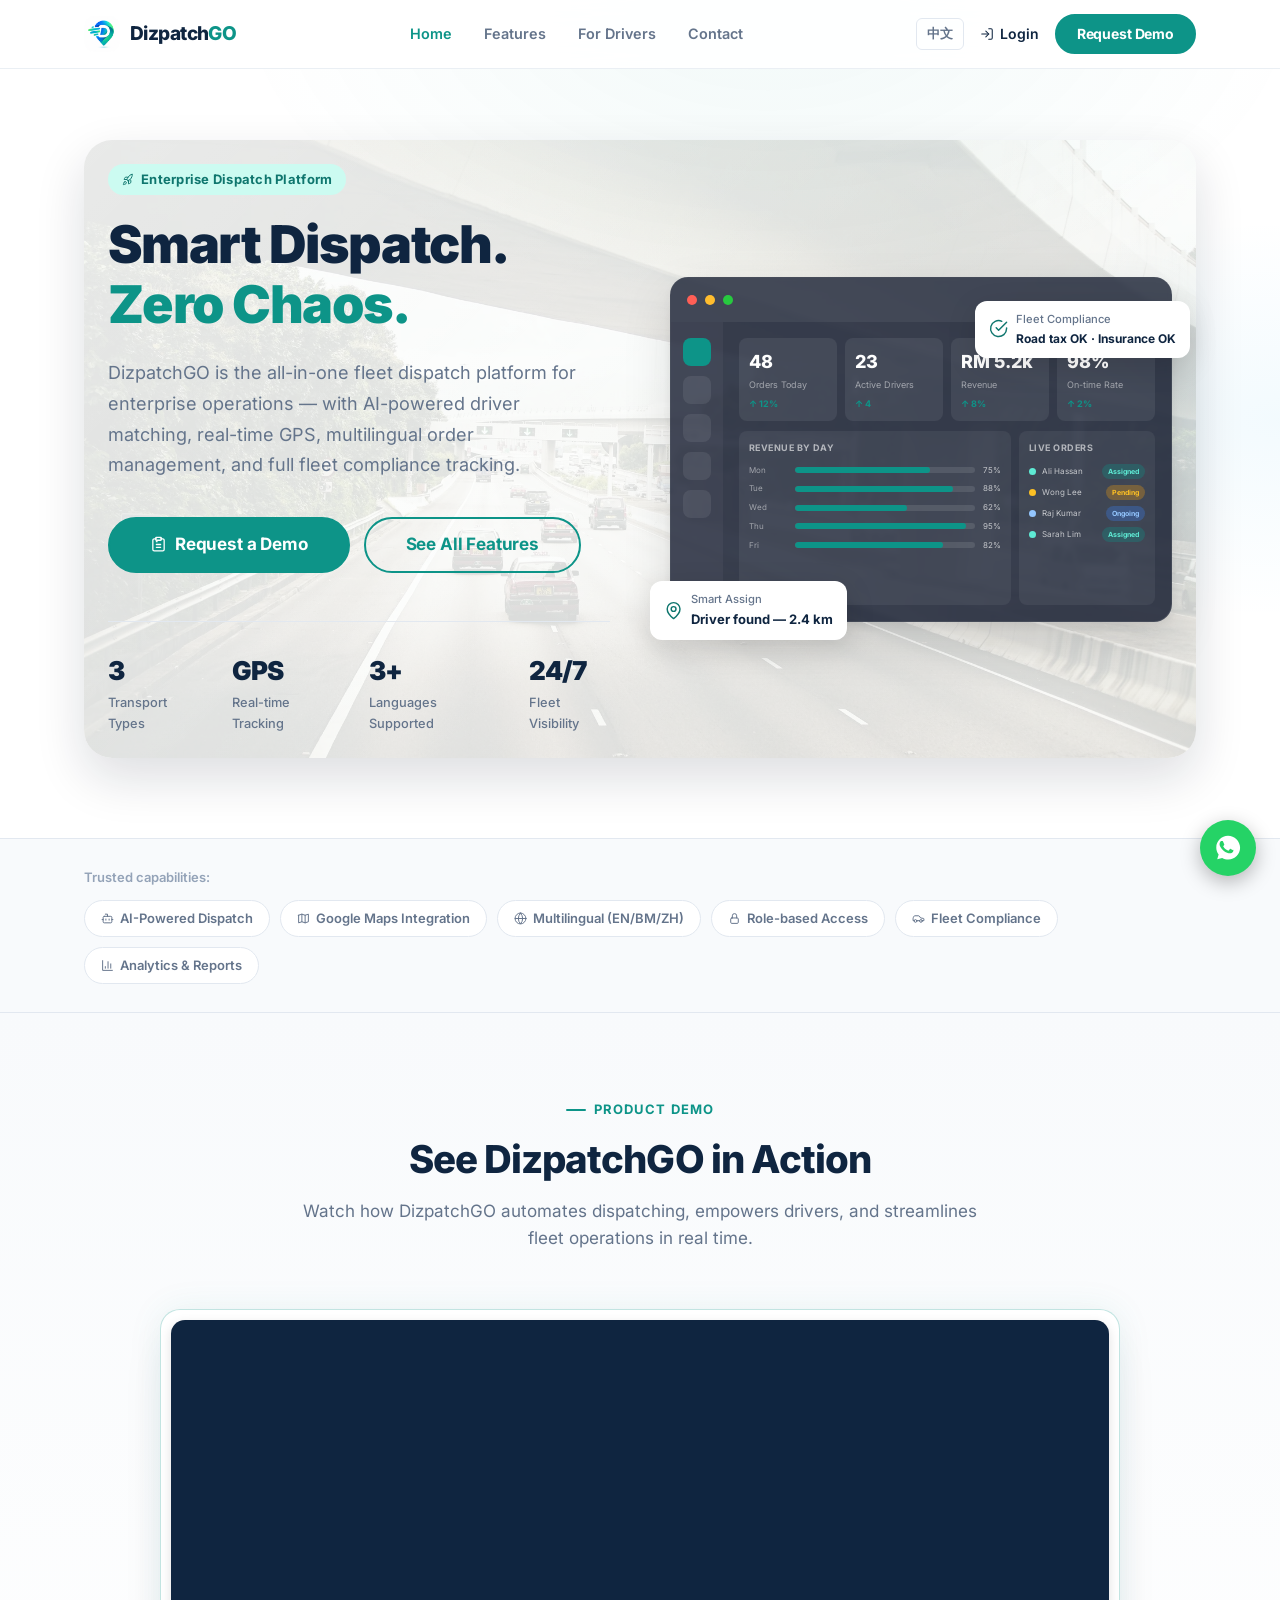
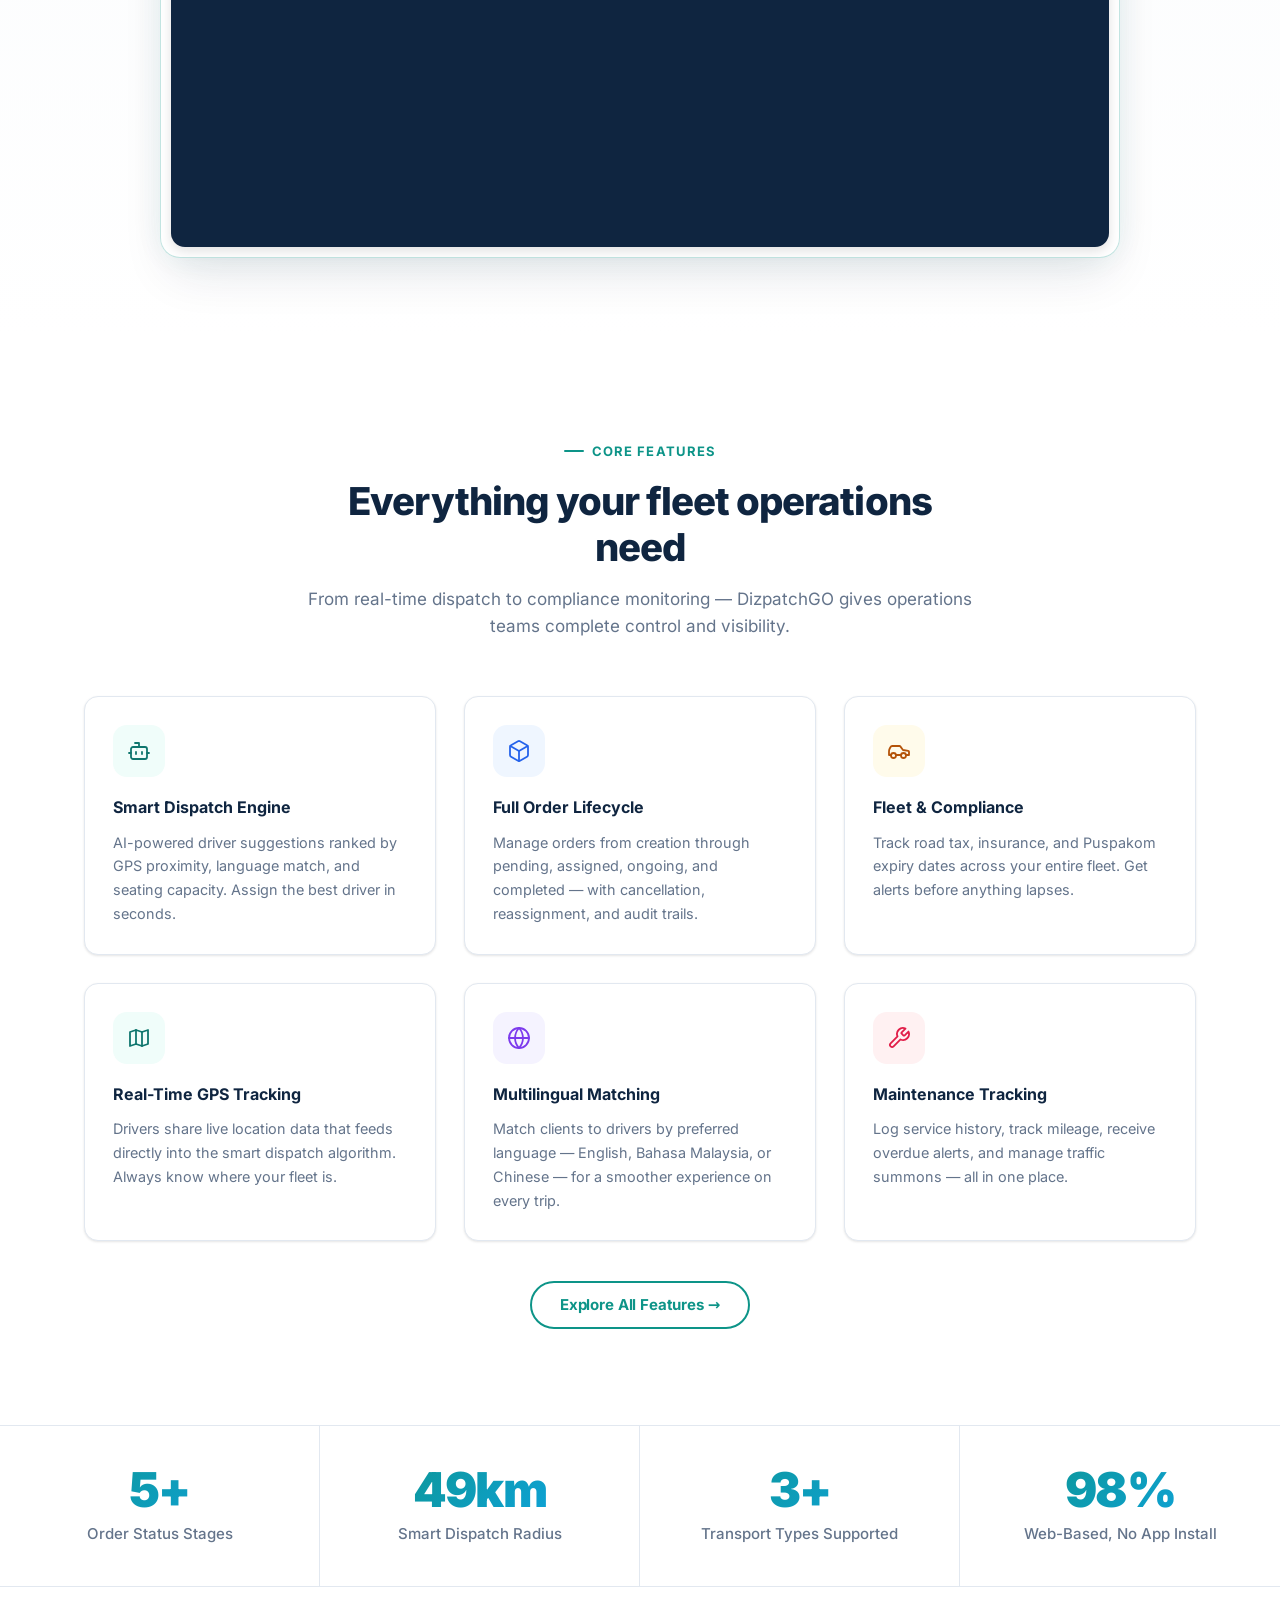
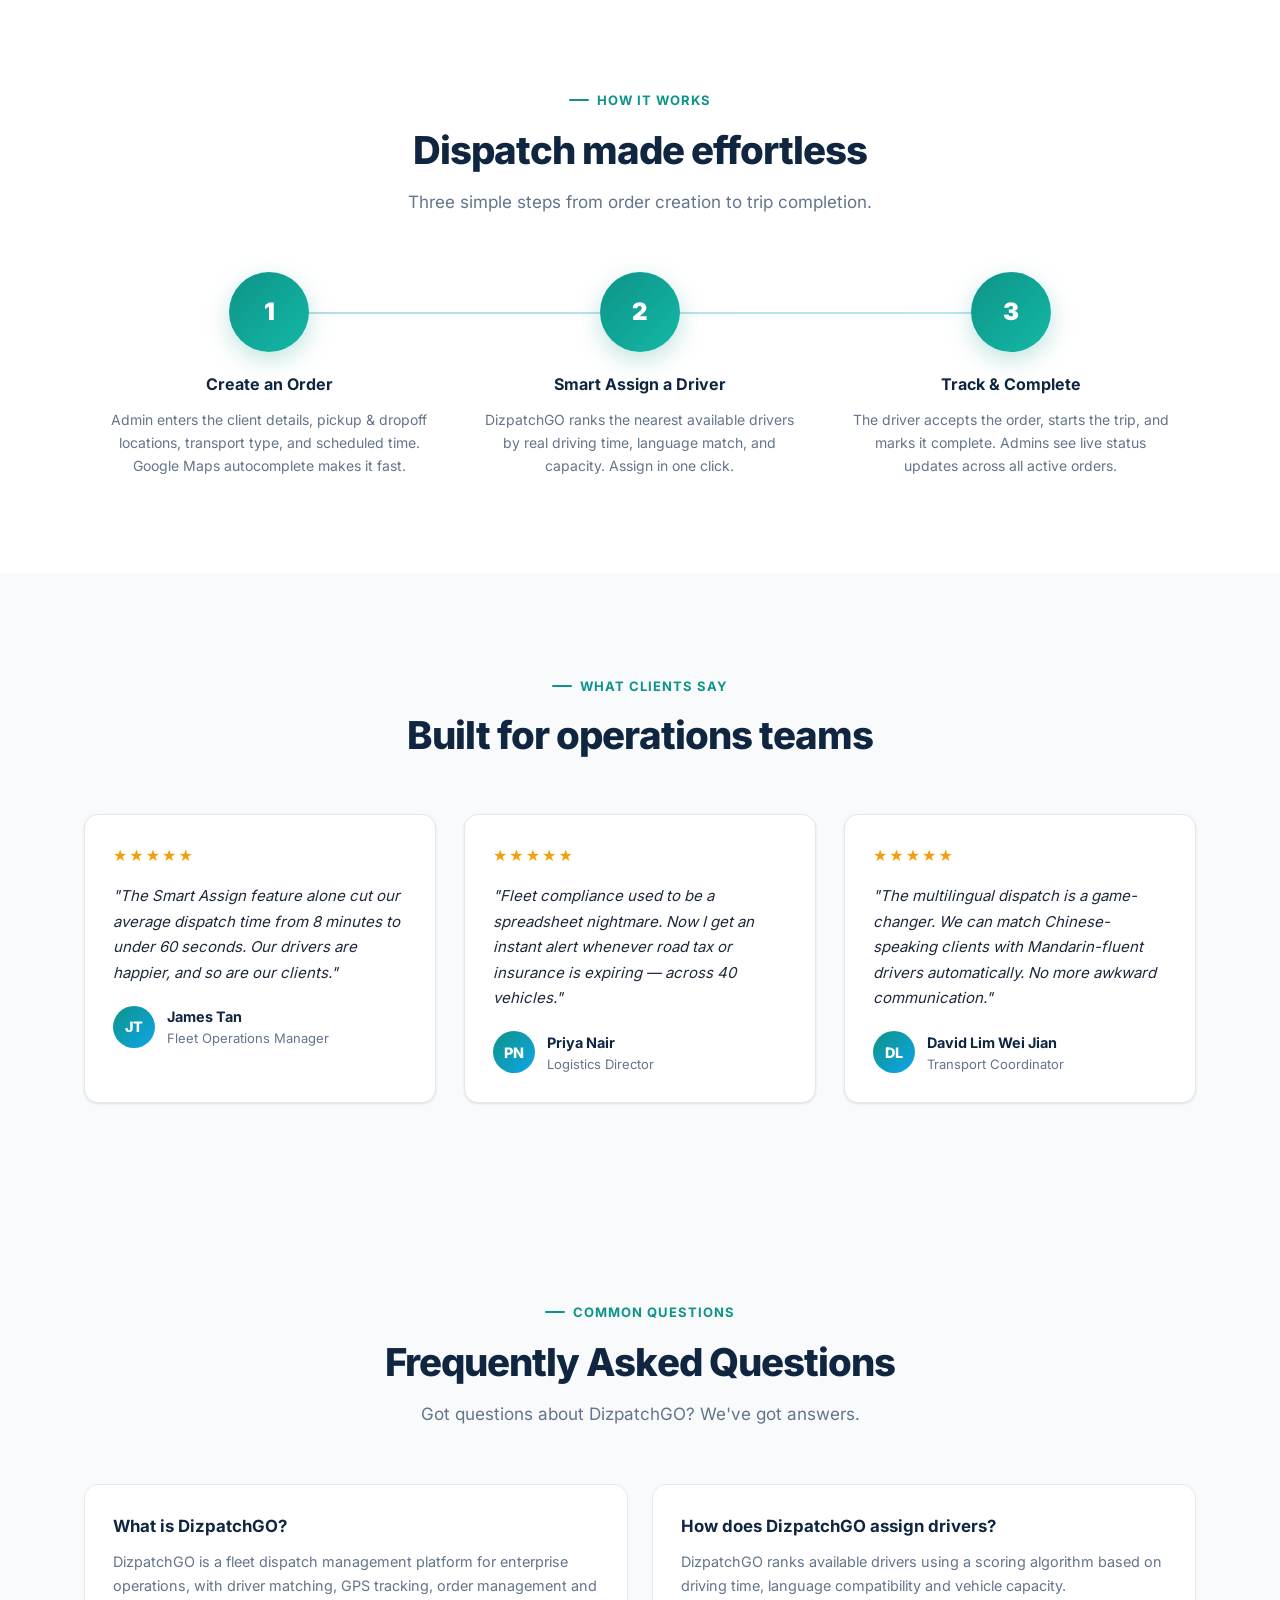
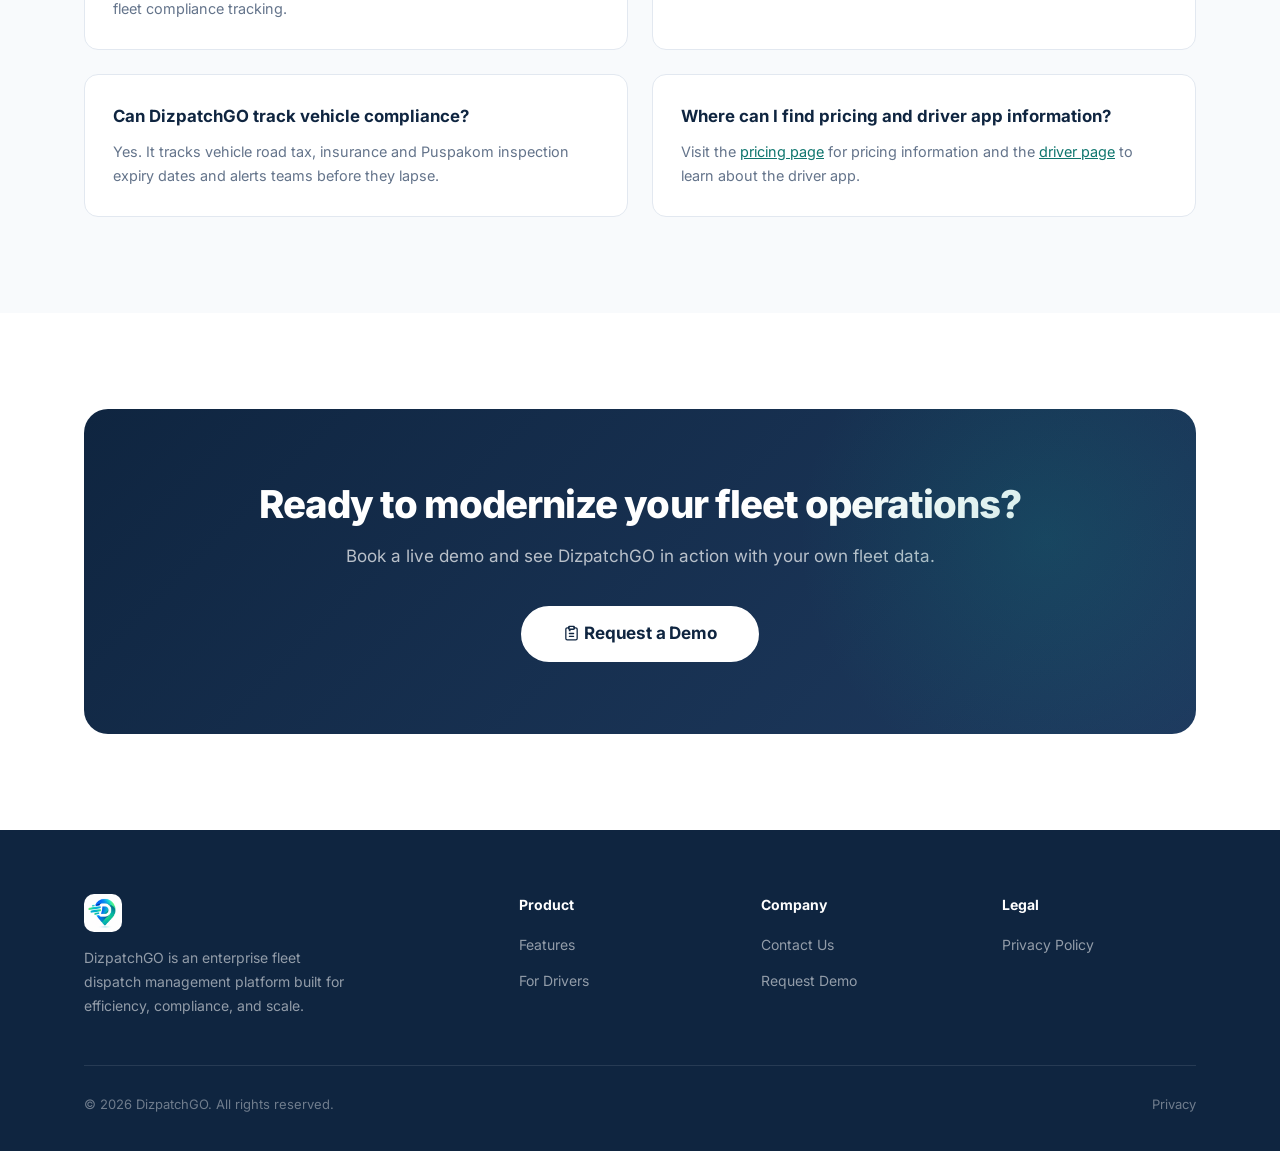
==== commit 895400ef: "update" ====
--- a/index.html
+++ b/index.html
@@ -6,19 +6,16 @@
   <meta name="viewport" content="width=device-width, initial-scale=1.0">
   <meta http-equiv="X-Content-Type-Options" content="nosniff">
   <meta http-equiv="Content-Security-Policy"
-    content="default-src 'self'; style-src 'self' 'unsafe-inline' https://fonts.googleapis.com; font-src https://fonts.gstatic.com; script-src 'self' 'unsafe-inline'; img-src 'self' data: https://i.ytimg.com https://img.youtube.com; frame-src https://www.youtube.com https://www.youtube-nocookie.com; connect-src 'self';">
+    content="default-src 'self'; style-src 'self' 'unsafe-inline'; font-src 'self'; script-src 'self' 'unsafe-inline'; img-src 'self' data: https://i.ytimg.com https://img.youtube.com; frame-src https://www.youtube.com https://www.youtube-nocookie.com; connect-src 'self';">
   <title>DizpatchGO — Smart Fleet Dispatch Management</title>
   <link rel="canonical" href="https://dizpatchgo.com/">
   <meta name="description"
     content="DizpatchGO is an enterprise e-hailing dispatch management platform with smart driver matching, real-time GPS tracking, fleet compliance, and multilingual order management.">
   <meta name="robots" content="index, follow">
-  <link rel="icon" type="image/png" href="assets/brandlogo.png">
-  <link rel="preconnect" href="https://fonts.googleapis.com">
-  <link rel="preconnect" href="https://fonts.gstatic.com" crossorigin>
-  <link href="https://fonts.googleapis.com/css2?family=Inter:wght@300;400;500;600;700;800;900&display=swap"
-    rel="stylesheet">
+  <link rel="icon" type="image/png" href="assets/brandlogo-128.png">
+  <link rel="preload" href="assets/fonts/inter/inter-latin-v20.woff2" as="font" type="font/woff2" crossorigin>
   <link rel="preload" as="image" href="assets/DG_banner.webp" type="image/webp" fetchpriority="high">
-  <link rel="stylesheet" href="css/style.css?v=20260921">
+  <link rel="stylesheet" href="css/style.css?v=20261029-fonts">
   <style>
     /* Page-specific overrides */
     .testimonials-bg {
@@ -107,7 +104,7 @@
       <div class="container">
         <div class="nav-inner">
           <a href="index.html" class="nav-logo" aria-label="DizpatchGO home">
-            <img src="assets/brandlogo.png" alt="DizpatchGO Logo" class="logo-mark" width="36" height="36"
+            <img src="assets/brandlogo-128.png" alt="DizpatchGO Logo" class="logo-mark" width="36" height="36"
               decoding="async">
             <span class="logo-text">Dizpatch<span>GO</span></span>
           </a>
@@ -515,8 +512,8 @@
           </p>
         </div>
 
-        <div class="grid-3" role="list">
-          <article class="card feature-card reveal reveal-delay-1" role="listitem">
+        <ul class="grid-3">
+          <li class="card feature-card reveal reveal-delay-1">
             <div class="card-body">
               <div class="feature-icon feature-icon-teal" aria-hidden="true"><svg class="icon-svg"
                   style="display:inline-block;width:1em;height:1em;vertical-align:-0.15em;flex-shrink:0;"
@@ -535,9 +532,9 @@
                 Assign the best driver in seconds.</p>
               <p class="zh">AI驱动的司机推荐，按GPS距离、语言匹配和座位容量排名。几秒内指派最佳司机。</p>
             </div>
-          </article>
-
-          <article class="card feature-card reveal reveal-delay-2" role="listitem">
+          </li>
+
+          <li class="card feature-card reveal reveal-delay-2">
             <div class="card-body">
               <div class="feature-icon feature-icon-blue" aria-hidden="true"><svg class="icon-svg"
                   style="display:inline-block;width:1em;height:1em;vertical-align:-0.15em;flex-shrink:0;"
@@ -554,9 +551,9 @@
                 cancellation, reassignment, and audit trails.</p>
               <p class="zh">管理从创建到待处理、已分配、进行中和完成的全过程，支持取消、重新分配和审计追踪。</p>
             </div>
-          </article>
-
-          <article class="card feature-card reveal reveal-delay-3" role="listitem">
+          </li>
+
+          <li class="card feature-card reveal reveal-delay-3">
             <div class="card-body">
               <div class="feature-icon feature-icon-amber" aria-hidden="true"><svg class="icon-svg"
                   style="display:inline-block;width:1em;height:1em;vertical-align:-0.15em;flex-shrink:0;"
@@ -573,9 +570,9 @@
                 before anything lapses.</p>
               <p class="zh">追踪整个车队的道路税、保险和车检到期日期，在任何事项失效前获得警报。</p>
             </div>
-          </article>
-
-          <article class="card feature-card reveal reveal-delay-1" role="listitem">
+          </li>
+
+          <li class="card feature-card reveal reveal-delay-1">
             <div class="card-body">
               <div class="feature-icon feature-icon-teal" aria-hidden="true"><svg class="icon-svg"
                   style="display:inline-block;width:1em;height:1em;vertical-align:-0.15em;flex-shrink:0;"
@@ -591,9 +588,9 @@
                 Always know where your fleet is.</p>
               <p class="zh">司机共享实时位置数据，直接输入智能调度算法。随时了解您的车队位置。</p>
             </div>
-          </article>
-
-          <article class="card feature-card reveal reveal-delay-2" role="listitem">
+          </li>
+
+          <li class="card feature-card reveal reveal-delay-2">
             <div class="card-body">
               <div class="feature-icon feature-icon-violet" aria-hidden="true"><svg class="icon-svg"
                   style="display:inline-block;width:1em;height:1em;vertical-align:-0.15em;flex-shrink:0;"
@@ -610,9 +607,9 @@
                 a smoother experience on every trip.</p>
               <p class="zh">根据客户首选语言——英语、马来语或中文——匹配司机，让每次出行更顺畅。</p>
             </div>
-          </article>
-
-          <article class="card feature-card reveal reveal-delay-3" role="listitem">
+          </li>
+
+          <li class="card feature-card reveal reveal-delay-3">
             <div class="card-body">
               <div class="feature-icon feature-icon-rose" aria-hidden="true"><svg class="icon-svg"
                   style="display:inline-block;width:1em;height:1em;vertical-align:-0.15em;flex-shrink:0;"
@@ -627,8 +624,8 @@
                 in one place.</p>
               <p class="zh">记录服务历史、追踪里程、接收过期警报并管理交通传票——全部在一处管理。</p>
             </div>
-          </article>
-        </div>
+          </li>
+        </ul>
 
         <div class="flex-center" style="margin-top:40px">
           <a href="features.html" class="btn btn-outline">
@@ -777,6 +774,39 @@
                 <div class="testimonial-role zh">MegaCity控股运输协调员</div>
               </div>
             </div>
+          </article>
+        </div>
+      </div>
+    </section>
+
+    <!-- ═══════════════════════════════════════════════════
+     FAQ
+═══════════════════════════════════════════════════ -->
+    <section class="section home-faq" aria-labelledby="faq-heading">
+      <div class="container">
+        <div class="section-header">
+          <div class="section-label">
+            <span class="en">Common Questions</span><span class="zh">常见问题解答</span>
+          </div>
+          <h2 class="h2 text-navy" id="faq-heading"><span class="en">Frequently Asked Questions</span><span class="zh">常见问题</span></h2>
+          <p><span class="en">Got questions about DizpatchGO? We've got answers.</span><span class="zh">关于 DizpatchGO 的常见疑问与解答。</span></p>
+        </div>
+        <div class="grid-2 home-faq-grid">
+          <article class="home-faq-item">
+            <h3><span class="en">What is DizpatchGO?</span><span class="zh">什么是 DizpatchGO？</span></h3>
+            <p><span class="en">DizpatchGO is a fleet dispatch management platform for enterprise operations, with driver matching, GPS tracking, order management and fleet compliance tracking.</span><span class="zh">DizpatchGO 是面向企业运营的车队调度管理平台，提供司机匹配、GPS 追踪、订单管理和车队合规追踪功能。</span></p>
+          </article>
+          <article class="home-faq-item">
+            <h3><span class="en">How does DizpatchGO assign drivers?</span><span class="zh">DizpatchGO 如何指派司机？</span></h3>
+            <p><span class="en">DizpatchGO ranks available drivers using a scoring algorithm based on driving time, language compatibility and vehicle capacity.</span><span class="zh">DizpatchGO 使用评分算法，根据驾驶时间、语言兼容性和车辆容量对可用司机进行排名。</span></p>
+          </article>
+          <article class="home-faq-item">
+            <h3><span class="en">Can DizpatchGO track vehicle compliance?</span><span class="zh">DizpatchGO 可以追踪车辆合规情况吗？</span></h3>
+            <p><span class="en">Yes. It tracks vehicle road tax, insurance and Puspakom inspection expiry dates and alerts teams before they lapse.</span><span class="zh">可以。它可追踪车辆道路税、保险和 Puspakom 车检的到期日期，并在到期前提醒团队。</span></p>
+          </article>
+          <article class="home-faq-item">
+            <h3><span class="en">Where can I find pricing and driver app information?</span><span class="zh">在哪里可以查看价格和司机应用信息？</span></h3>
+            <p><span class="en">Visit the <a href="pricing.html">pricing page</a> for pricing information and the <a href="for-drivers.html">driver page</a> to learn about the driver app.</span><span class="zh">请访问<a href="pricing.html">价格页面</a>查看价格信息，或访问<a href="for-drivers.html">司机专区</a>了解司机应用。</span></p>
           </article>
         </div>
       </div>
@@ -833,7 +863,7 @@
     <div class="container">
       <div class="footer-grid">
         <div class="footer-brand">
-          <img src="assets/brandlogo.png" alt="DizpatchGO Logo" class="logo-mark" loading="lazy" decoding="async"
+          <img src="assets/brandlogo-128.png" alt="DizpatchGO Logo" class="logo-mark" loading="lazy" decoding="async"
             width="38" height="38">
           <p class="en">DizpatchGO is an enterprise fleet dispatch management platform built for efficiency, compliance,
             and scale.</p>
@@ -892,4 +922,4 @@
   <script src="js/nav.js?v=20260921" defer></script>
 </body>
 
-</html>+</html>
--- a/css/style.css
+++ b/css/style.css
@@ -1,6 +1,16 @@
 /* ============================================================
    DizpatchGO — Shared Design System
    ============================================================ */
+
+/* ---------- Self-hosted Inter (Google Fonts v20, SIL OFL 1.1) ---------- */
+@font-face {
+  font-family: 'Inter';
+  font-style: normal;
+  font-weight: 400 900;
+  font-display: swap;
+  src: url('../assets/fonts/inter/inter-latin-v20.woff2') format('woff2');
+  unicode-range: U+0000-00FF, U+0131, U+0152-0153, U+02BB-02BC, U+02C6, U+02DA, U+02DC, U+0304, U+0308, U+0329, U+2000-206F, U+20AC, U+2122, U+2191, U+2193, U+2212, U+2215, U+FEFF, U+FFFD;
+}
 
 /* ---------- Design Tokens ---------- */
 :root {
@@ -593,6 +603,21 @@
 .step-item p  { font-size: 0.875rem; color: var(--muted); line-height: 1.65; }
 
 /* ============================================================
+   HOMEPAGE FAQ
+   ============================================================ */
+.home-faq { background: var(--bg-subtle); }
+.home-faq-grid { gap: 24px; }
+.home-faq-item {
+  background: var(--card);
+  border: 1px solid var(--border);
+  border-radius: var(--radius);
+  padding: 28px;
+}
+.home-faq-item h3 { font-size: 1.05rem; font-weight: 700; color: var(--navy); margin-bottom: 10px; }
+.home-faq-item p { font-size: 0.9rem; color: var(--muted); line-height: 1.65; }
+.home-faq-item a { color: var(--teal-dark); text-decoration: underline; }
+
+/* ============================================================
    CTA BANNER
    ============================================================ */
 .cta-banner {
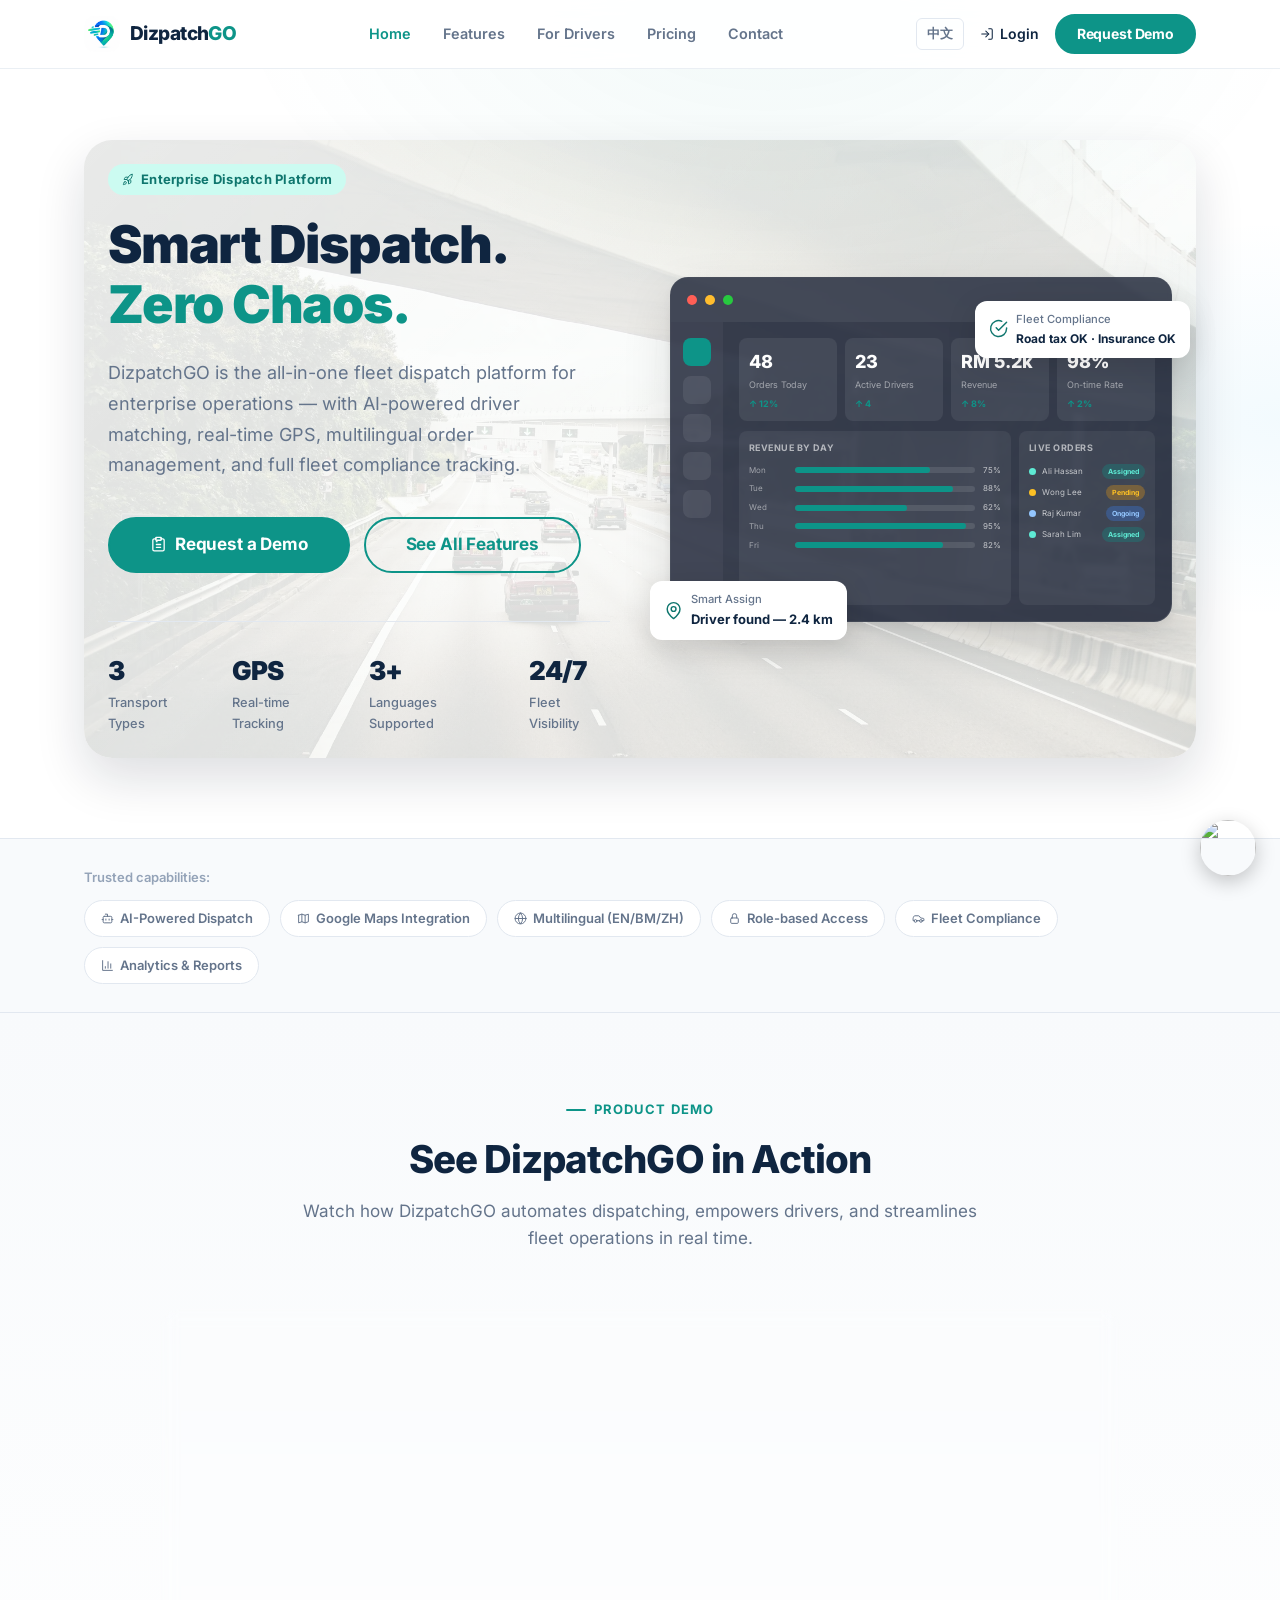
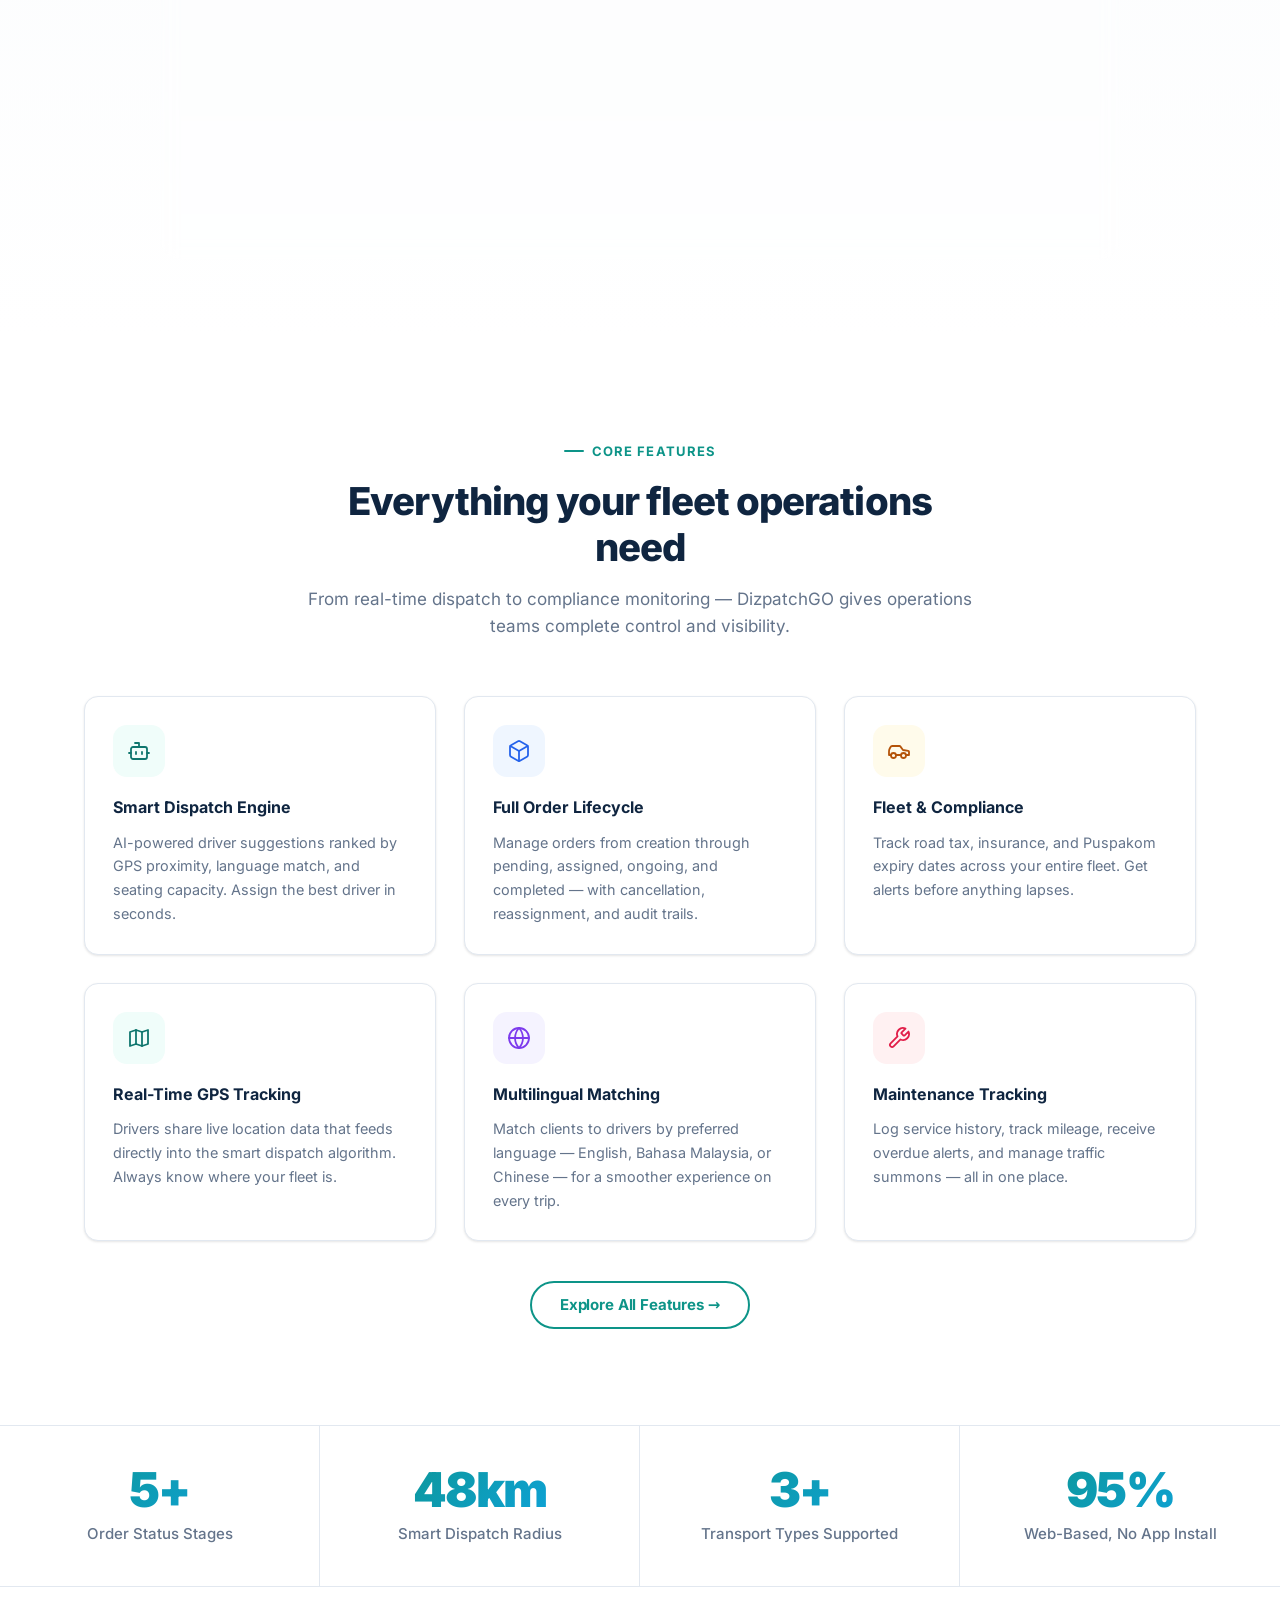
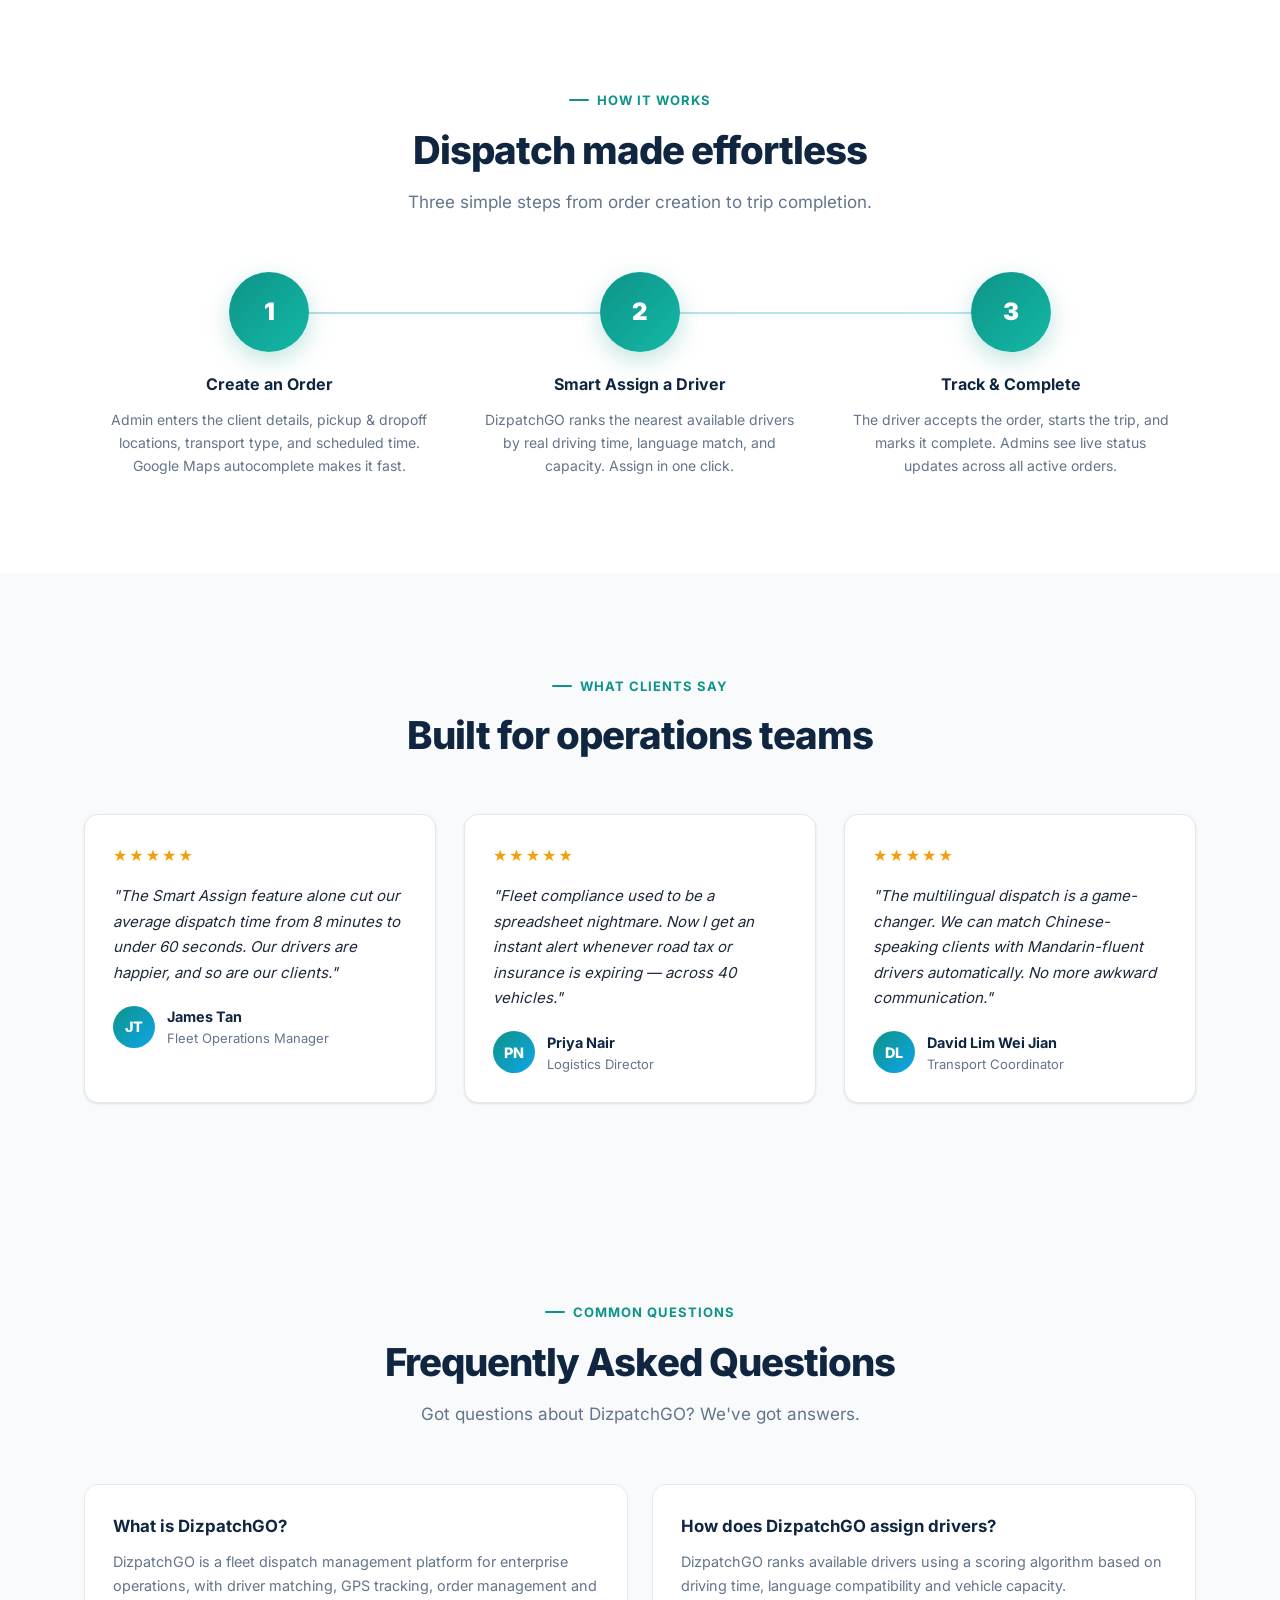
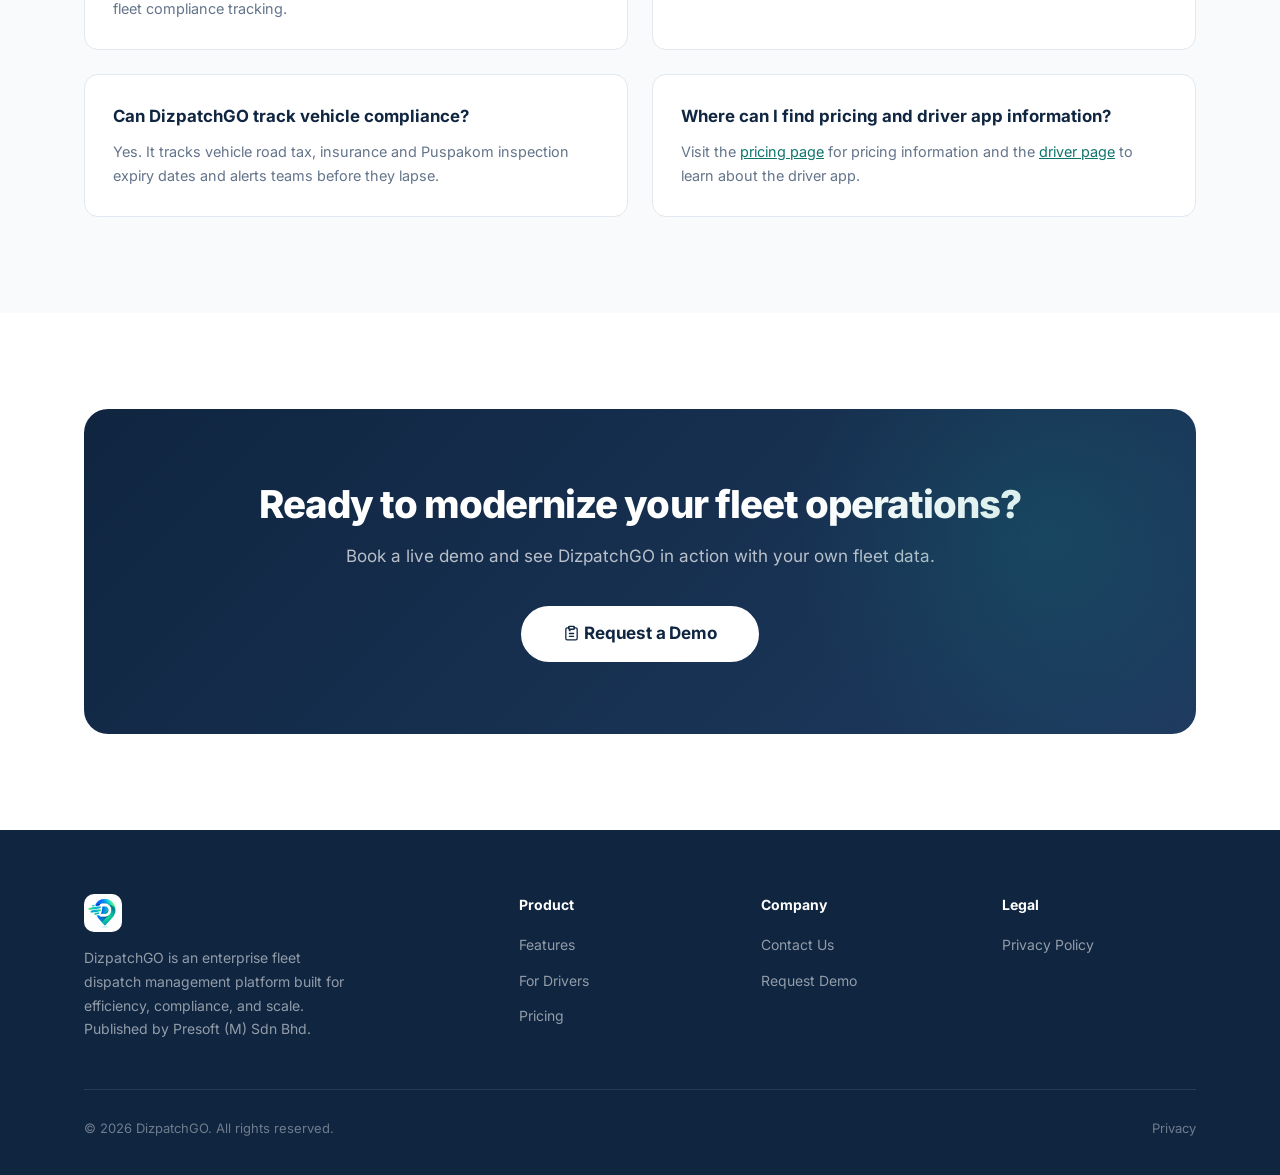
==== commit 9c49587f: "optimization" ====
--- a/index.html
+++ b/index.html
@@ -12,7 +12,7 @@
   <meta name="description"
     content="DizpatchGO is an enterprise e-hailing dispatch management platform with smart driver matching, real-time GPS tracking, fleet compliance, and multilingual order management.">
   <meta name="robots" content="index, follow">
-  <link rel="icon" type="image/png" href="assets/brandlogo-128.png">
+  <link rel="icon" type="image/png" sizes="64x64" href="assets/favicon.png">
   <link rel="preload" href="assets/fonts/inter/inter-latin-v20.woff2" as="font" type="font/woff2" crossorigin>
   <link rel="preload" as="image" href="assets/DG_banner.webp" type="image/webp" fetchpriority="high">
   <link rel="stylesheet" href="css/style.css?v=20261029-fonts">
@@ -42,7 +42,7 @@
     "@type": "Brand",
     "name": "DizpatchGO",
     "url": "https://dizpatchgo.com/",
-    "logo": "https://dizpatchgo.com/assets/brandlogo.png"
+    "logo": "https://dizpatchgo.com/assets/brandlogo-128.png"
   }
 }
 </script>
@@ -100,26 +100,27 @@
      NAVIGATION
 ═══════════════════════════════════════════════════ -->
   <header>
-    <nav class="nav" role="navigation" aria-label="Main navigation">
+    <nav class="nav" aria-label="Main navigation">
       <div class="container">
         <div class="nav-inner">
           <a href="index.html" class="nav-logo" aria-label="DizpatchGO home">
-            <img src="assets/brandlogo-128.png" alt="DizpatchGO Logo" class="logo-mark" width="36" height="36"
+            <img src="assets/brandlogo-128.png" alt="" class="logo-mark" width="36" height="36"
               decoding="async">
             <span class="logo-text">Dizpatch<span>GO</span></span>
           </a>
 
-          <div class="nav-links" role="menubar">
-            <a href="index.html" class="active" role="menuitem">
+          <div class="nav-links">
+            <a href="index.html" class="active">
               <span class="en">Home</span><span class="zh">首页</span>
             </a>
-            <a href="features.html" role="menuitem">
+            <a href="features.html">
               <span class="en">Features</span><span class="zh">功能</span>
             </a>
-            <a href="for-drivers.html" role="menuitem">
+            <a href="for-drivers.html">
               <span class="en">For Drivers</span><span class="zh">司机专区</span>
             </a>
-            <a href="contact.html" role="menuitem">
+            <a href="pricing.html"><span class="en">Pricing</span><span class="zh">价格</span></a>
+            <a href="contact.html">
               <span class="en">Contact</span><span class="zh">联系我们</span>
             </a>
           </div>
@@ -145,11 +146,12 @@
           </button>
         </div>
       </div>
-      <div class="mobile-menu" id="mobileMenu" role="menu">
-        <a href="index.html" role="menuitem"><span class="en">Home</span><span class="zh">首页</span></a>
-        <a href="features.html" role="menuitem"><span class="en">Features</span><span class="zh">功能</span></a>
-        <a href="for-drivers.html" role="menuitem"><span class="en">For Drivers</span><span class="zh">司机专区</span></a>
-        <a href="contact.html" role="menuitem"><span class="en">Contact</span><span class="zh">联系我们</span></a>
+      <div class="mobile-menu" id="mobileMenu">
+        <a href="index.html"><span class="en">Home</span><span class="zh">首页</span></a>
+        <a href="features.html"><span class="en">Features</span><span class="zh">功能</span></a>
+        <a href="for-drivers.html"><span class="en">For Drivers</span><span class="zh">司机专区</span></a>
+        <a href="pricing.html"><span class="en">Pricing</span><span class="zh">价格</span></a>
+        <a href="contact.html"><span class="en">Contact</span><span class="zh">联系我们</span></a>
         <button class="lang-switch" id="mobileLangSwitchBtn" type="button"
           style="margin-top:8px;padding:8px 0;text-align:left;background:none;border:none;color:var(--teal);font-weight:700;">Switch
           to 中文</button>
@@ -526,8 +528,8 @@
                   <path d="M15 13v2" />
                   <path d="M9 13v2" />
                 </svg></div>
-              <h3 class="en">Smart Dispatch Engine</h3>
-              <h3 class="zh">智能调度引擎</h3>
+              <h3 class="en"><a href="features.html#feat1-heading">Smart Dispatch Engine</a></h3>
+              <h3 class="zh"><a href="features.html#feat1-heading">智能调度引擎</a></h3>
               <p class="en">AI-powered driver suggestions ranked by GPS proximity, language match, and seating capacity.
                 Assign the best driver in seconds.</p>
               <p class="zh">AI驱动的司机推荐，按GPS距离、语言匹配和座位容量排名。几秒内指派最佳司机。</p>
@@ -564,8 +566,8 @@
                   <circle cx="6.5" cy="16.5" r="2.5" />
                   <circle cx="16.5" cy="16.5" r="2.5" />
                 </svg></div>
-              <h3 class="en">Fleet & Compliance</h3>
-              <h3 class="zh">车队与合规管理</h3>
+              <h3 class="en"><a href="features.html#feat3-heading">Fleet & Compliance</a></h3>
+              <h3 class="zh"><a href="features.html#feat3-heading">车队与合规管理</a></h3>
               <p class="en">Track road tax, insurance, and Puspakom expiry dates across your entire fleet. Get alerts
                 before anything lapses.</p>
               <p class="zh">追踪整个车队的道路税、保险和车检到期日期，在任何事项失效前获得警报。</p>
@@ -683,32 +685,32 @@
           </p>
         </div>
 
-        <div class="how-steps" role="list">
-          <div class="step-item reveal" role="listitem">
-            <div class="step-num" aria-label="Step 1">1</div>
+        <ol class="how-steps workflow-steps">
+          <li class="step-item reveal">
+            <div class="step-num" aria-hidden="true">1</div>
             <h3 class="en">Create an Order</h3>
             <h3 class="zh">创建订单</h3>
             <p class="en">Admin enters the client details, pickup & dropoff locations, transport type, and scheduled
               time. Google Maps autocomplete makes it fast.</p>
             <p class="zh">管理员输入客户详情、取送地点、运输类型和预定时间。谷歌地图自动完成让操作更快捷。</p>
-          </div>
-          <div class="step-item reveal reveal-delay-2" role="listitem">
-            <div class="step-num" aria-label="Step 2">2</div>
+          </li>
+          <li class="step-item reveal reveal-delay-2">
+            <div class="step-num" aria-hidden="true">2</div>
             <h3 class="en">Smart Assign a Driver</h3>
             <h3 class="zh">智能指派司机</h3>
             <p class="en">DizpatchGO ranks the nearest available drivers by real driving time, language match, and
               capacity. Assign in one click.</p>
             <p class="zh">DizpatchGO 按实际驾驶时间、语言匹配和容量对最近的可用司机进行排名。一键指派。</p>
-          </div>
-          <div class="step-item reveal reveal-delay-4" role="listitem">
-            <div class="step-num" aria-label="Step 3">3</div>
-            <h3 class="en">Track & Complete</h3>
-            <h3 class="zh">追踪与完成</h3>
+          </li>
+          <li class="step-item reveal reveal-delay-4">
+            <div class="step-num" aria-hidden="true">3</div>
+            <h3 class="en"><a href="features.html#feat2-heading">Track & Complete</a></h3>
+            <h3 class="zh"><a href="features.html#feat2-heading">追踪与完成</a></h3>
             <p class="en">The driver accepts the order, starts the trip, and marks it complete. Admins see live status
               updates across all active orders.</p>
             <p class="zh">司机接受订单、开始行程并标记完成。管理员可看到所有活跃订单的实时状态更新。</p>
-          </div>
-        </div>
+          </li>
+        </ol>
       </div>
     </section>
 
@@ -784,7 +786,7 @@
 ═══════════════════════════════════════════════════ -->
     <section class="section home-faq" aria-labelledby="faq-heading">
       <div class="container">
-        <div class="section-header">
+        <div class="section-header reveal">
           <div class="section-label">
             <span class="en">Common Questions</span><span class="zh">常见问题解答</span>
           </div>
@@ -792,19 +794,19 @@
           <p><span class="en">Got questions about DizpatchGO? We've got answers.</span><span class="zh">关于 DizpatchGO 的常见疑问与解答。</span></p>
         </div>
         <div class="grid-2 home-faq-grid">
-          <article class="home-faq-item">
+          <article class="home-faq-item reveal">
             <h3><span class="en">What is DizpatchGO?</span><span class="zh">什么是 DizpatchGO？</span></h3>
             <p><span class="en">DizpatchGO is a fleet dispatch management platform for enterprise operations, with driver matching, GPS tracking, order management and fleet compliance tracking.</span><span class="zh">DizpatchGO 是面向企业运营的车队调度管理平台，提供司机匹配、GPS 追踪、订单管理和车队合规追踪功能。</span></p>
           </article>
-          <article class="home-faq-item">
+          <article class="home-faq-item reveal reveal-delay-1">
             <h3><span class="en">How does DizpatchGO assign drivers?</span><span class="zh">DizpatchGO 如何指派司机？</span></h3>
             <p><span class="en">DizpatchGO ranks available drivers using a scoring algorithm based on driving time, language compatibility and vehicle capacity.</span><span class="zh">DizpatchGO 使用评分算法，根据驾驶时间、语言兼容性和车辆容量对可用司机进行排名。</span></p>
           </article>
-          <article class="home-faq-item">
+          <article class="home-faq-item reveal">
             <h3><span class="en">Can DizpatchGO track vehicle compliance?</span><span class="zh">DizpatchGO 可以追踪车辆合规情况吗？</span></h3>
             <p><span class="en">Yes. It tracks vehicle road tax, insurance and Puspakom inspection expiry dates and alerts teams before they lapse.</span><span class="zh">可以。它可追踪车辆道路税、保险和 Puspakom 车检的到期日期，并在到期前提醒团队。</span></p>
           </article>
-          <article class="home-faq-item">
+          <article class="home-faq-item reveal reveal-delay-1">
             <h3><span class="en">Where can I find pricing and driver app information?</span><span class="zh">在哪里可以查看价格和司机应用信息？</span></h3>
             <p><span class="en">Visit the <a href="pricing.html">pricing page</a> for pricing information and the <a href="for-drivers.html">driver page</a> to learn about the driver app.</span><span class="zh">请访问<a href="pricing.html">价格页面</a>查看价格信息，或访问<a href="for-drivers.html">司机专区</a>了解司机应用。</span></p>
           </article>
@@ -859,35 +861,36 @@
   <!-- ═══════════════════════════════════════════════════
      FOOTER
 ═══════════════════════════════════════════════════ -->
-  <footer class="footer" role="contentinfo">
+  <footer class="footer">
     <div class="container">
       <div class="footer-grid">
         <div class="footer-brand">
           <img src="assets/brandlogo-128.png" alt="DizpatchGO Logo" class="logo-mark" loading="lazy" decoding="async"
             width="38" height="38">
           <p class="en">DizpatchGO is an enterprise fleet dispatch management platform built for efficiency, compliance,
-            and scale.</p>
-          <p class="zh">DizpatchGO 是一个专为效率、合规和规模化设计的企业车队调度管理平台。</p>
+            and scale.<br>Published by Presoft (M) Sdn Bhd.</p>
+          <p class="zh">DizpatchGO 是一个专为效率、合规和规模化设计的企业车队调度管理平台。<br>由 Presoft (M) Sdn Bhd 发布。</p>
         </div>
         <div class="footer-col">
-          <h4 class="en">Product</h4>
-          <h4 class="zh">产品</h4>
+          <h2 class="en">Product</h2>
+          <h2 class="zh">产品</h2>
           <ul>
             <li><a href="features.html"><span class="en">Features</span><span class="zh">功能</span></a></li>
             <li><a href="for-drivers.html"><span class="en">For Drivers</span><span class="zh">司机专区</span></a></li>
+            <li><a href="pricing.html"><span class="en">Pricing</span><span class="zh">价格</span></a></li>
           </ul>
         </div>
         <div class="footer-col">
-          <h4 class="en">Company</h4>
-          <h4 class="zh">公司</h4>
+          <h2 class="en">Company</h2>
+          <h2 class="zh">公司</h2>
           <ul>
             <li><a href="contact.html"><span class="en">Contact Us</span><span class="zh">联系我们</span></a></li>
             <li><a href="contact.html"><span class="en">Request Demo</span><span class="zh">申请演示</span></a></li>
           </ul>
         </div>
         <div class="footer-col">
-          <h4 class="en">Legal</h4>
-          <h4 class="zh">法律</h4>
+          <h2 class="en">Legal</h2>
+          <h2 class="zh">法律</h2>
           <ul>
             <li><a href="privacy-policy.html"><span class="en">Privacy Policy</span><span class="zh">隐私政策</span></a>
             </li>
@@ -907,15 +910,8 @@
 
   <!-- Floating WhatsApp Button -->
   <a href="https://wa.link/zyk4vm" class="whatsapp-float" target="_blank" rel="noopener"
-    aria-label="Chat with us on WhatsApp"
-    style="position:fixed;right:24px;bottom:24px;width:56px;height:56px;min-width:56px;min-height:56px;border-radius:50%;background:#25d366;display:flex;align-items:center;justify-content:center;box-shadow:0 6px 20px rgba(0,0,0,.28);z-index:999;line-height:0;">
-    <svg viewBox="0 0 32 32" aria-hidden="true" focusable="false"
-      style="display:block;width:30px;height:30px;flex-shrink:0;">
-      <path fill="#fff"
-        d="M16 3C9.1 3 3.5 8.6 3.5 15.5c0 2.7.9 5.3 2.5 7.4L4.5 28l5.3-1.4c2 1.1 4.3 1.7 6.6 1.7 6.9 0 12.5-5.6 12.5-12.5S22.9 3 16 3z" />
-      <path fill="#25d366"
-        d="M21.4 18.2c-.4-.2-2.2-1.1-2.6-1.2-.3-.1-.6-.2-.9.2-.3.4-1 1.2-1.2 1.4-.2.2-.4.3-.8.1-2.1-1.1-3.5-1.9-4.9-4.3-.4-.6.4-.6 1-1.9.1-.3 0-.5-.1-.7-.1-.2-.8-2-1.2-2.7-.3-.7-.6-.6-.8-.6h-.7c-.3 0-.6.1-.9.4-.3.3-1.3 1.3-1.3 3 0 1.8 1.3 3.5 1.5 3.7.2.3 2.4 3.7 5.9 5.1 3.5 1.3 3.5.9 4.6.8 1.2-.1 2.2-.9 2.5-1.7.3-.7.3-1.4.2-1.6-.1-.2-.4-.3-.5-.3z" />
-    </svg>
+    aria-label="Chat with us on WhatsApp">
+    <img src="assets/whatsapp-icon.webp" width="56" height="56" alt="" aria-hidden="true">
   </a>
 
 
--- a/css/style.css
+++ b/css/style.css
@@ -39,6 +39,7 @@
 /* ---------- Reset & Base ---------- */
 *, *::before, *::after { box-sizing: border-box; margin: 0; padding: 0; }
 html { scroll-behavior: smooth; font-size: 16px; }
+:target { scroll-margin-top: 84px; }
 body {
   font-family: 'Inter', system-ui, -apple-system, sans-serif;
   color: var(--text);
@@ -570,6 +571,7 @@
 /* ============================================================
    HOW IT WORKS
    ============================================================ */
+.workflow-steps { list-style: none; margin: 0; padding: 0; }
 .how-steps { display: grid; grid-template-columns: repeat(3, 1fr); gap: 0; position: relative; }
 .how-steps::before {
   content: '';
@@ -666,7 +668,7 @@
   margin-bottom: 14px;
 }
 .footer-brand p { font-size: 0.875rem; color: rgba(255,255,255,.55); line-height: 1.7; max-width: 260px; }
-.footer-col h4 { font-size: 0.875rem; font-weight: 700; color: #fff; margin-bottom: 16px; }
+.footer-col h2 { font-size: 0.875rem; font-weight: 700; color: #fff; margin-bottom: 16px; }
 .footer-col ul { display: flex; flex-direction: column; gap: 10px; }
 .footer-col ul li a {
   font-size: 0.875rem;
@@ -1025,7 +1027,7 @@
   font-size: 1.25rem;
   flex-shrink: 0;
 }
-.contact-info-item h4 { font-size: 0.9375rem; font-weight: 700; color: var(--navy); margin-bottom: 4px; }
+.contact-info-item h3 { font-size: 0.9375rem; font-weight: 700; color: var(--navy); margin-bottom: 4px; }
 .contact-info-item p  { font-size: 0.875rem; color: var(--muted); line-height: 1.6; }
 
 .form-card { background: #fff; border: 1px solid var(--border); border-radius: 20px; padding: 40px; box-shadow: var(--shadow); }
@@ -1092,6 +1094,8 @@
   .hero-visual { order: -1; }
   .feature-row { grid-template-columns: 1fr; gap: 40px; }
   .contact-grid { grid-template-columns: 1fr; }
+  .nav-links, .nav-cta { display: none; }
+  .hamburger { display: flex; }
 }
 @media (max-width: 768px) {
   .section { padding: 64px 0; }
@@ -1100,16 +1104,17 @@
   .how-steps::before { display: none; }
   .cta-banner { padding: 48px 28px; }
   .cta-banner-actions { flex-direction: column; }
-  .nav-links, .nav-cta { display: none; }
-  .hamburger { display: flex; }
   .pricing-card { padding: 28px 24px; }
   .form-card { padding: 28px 24px; }
   .form-grid { grid-template-columns: 1fr; }
   .footer-grid { grid-template-columns: 1fr; gap: 32px; }
   .footer-bottom { flex-direction: column; text-align: center; }
-  .hero-stats { flex-direction: column; gap: 16px; align-items: flex-start; }
+  .hero-visual { display: none; }
   .hero-badge { display: none; }
   .dashboard-mock { aspect-ratio: 4/3; }
+}
+@media (max-width: 767px) {
+  .hero-stats { flex-direction: column; gap: 16px; align-items: flex-start; }
 }
 @media (max-width: 480px) {
   .container { padding: 0 16px; }
@@ -1184,7 +1189,8 @@
   width: 56px;
   height: 56px;
   border-radius: 50%;
-  background: #25d366;
+  background: transparent;
+  overflow: hidden;
   display: flex;
   align-items: center;
   justify-content: center;
@@ -1193,19 +1199,17 @@
   transition: var(--transition);
 }
 .whatsapp-float:hover {
-  background: #1ebe5a;
   transform: translateY(-3px);
   box-shadow: 0 10px 26px rgba(0,0,0,.28);
 }
-.whatsapp-float svg {
-  width: 30px;
-  height: 30px;
-  fill: #fff;
+.whatsapp-float img {
+  width: 100%;
+  height: 100%;
+  object-fit: cover;
   display: block;
 }
 @media (max-width: 480px) {
   .whatsapp-float { right: 16px; bottom: 16px; width: 52px; height: 52px; }
-  .whatsapp-float svg { width: 28px; height: 28px; }
 }
 
 /* ---------- Promotional Video Section ---------- */
@@ -1267,7 +1271,7 @@
     transition: none;
   }
 }
-@media (scripting: none) and (max-width: 768px) {
+@media (scripting: none) and (max-width: 1024px) {
   .hamburger {
     display: none;
   }
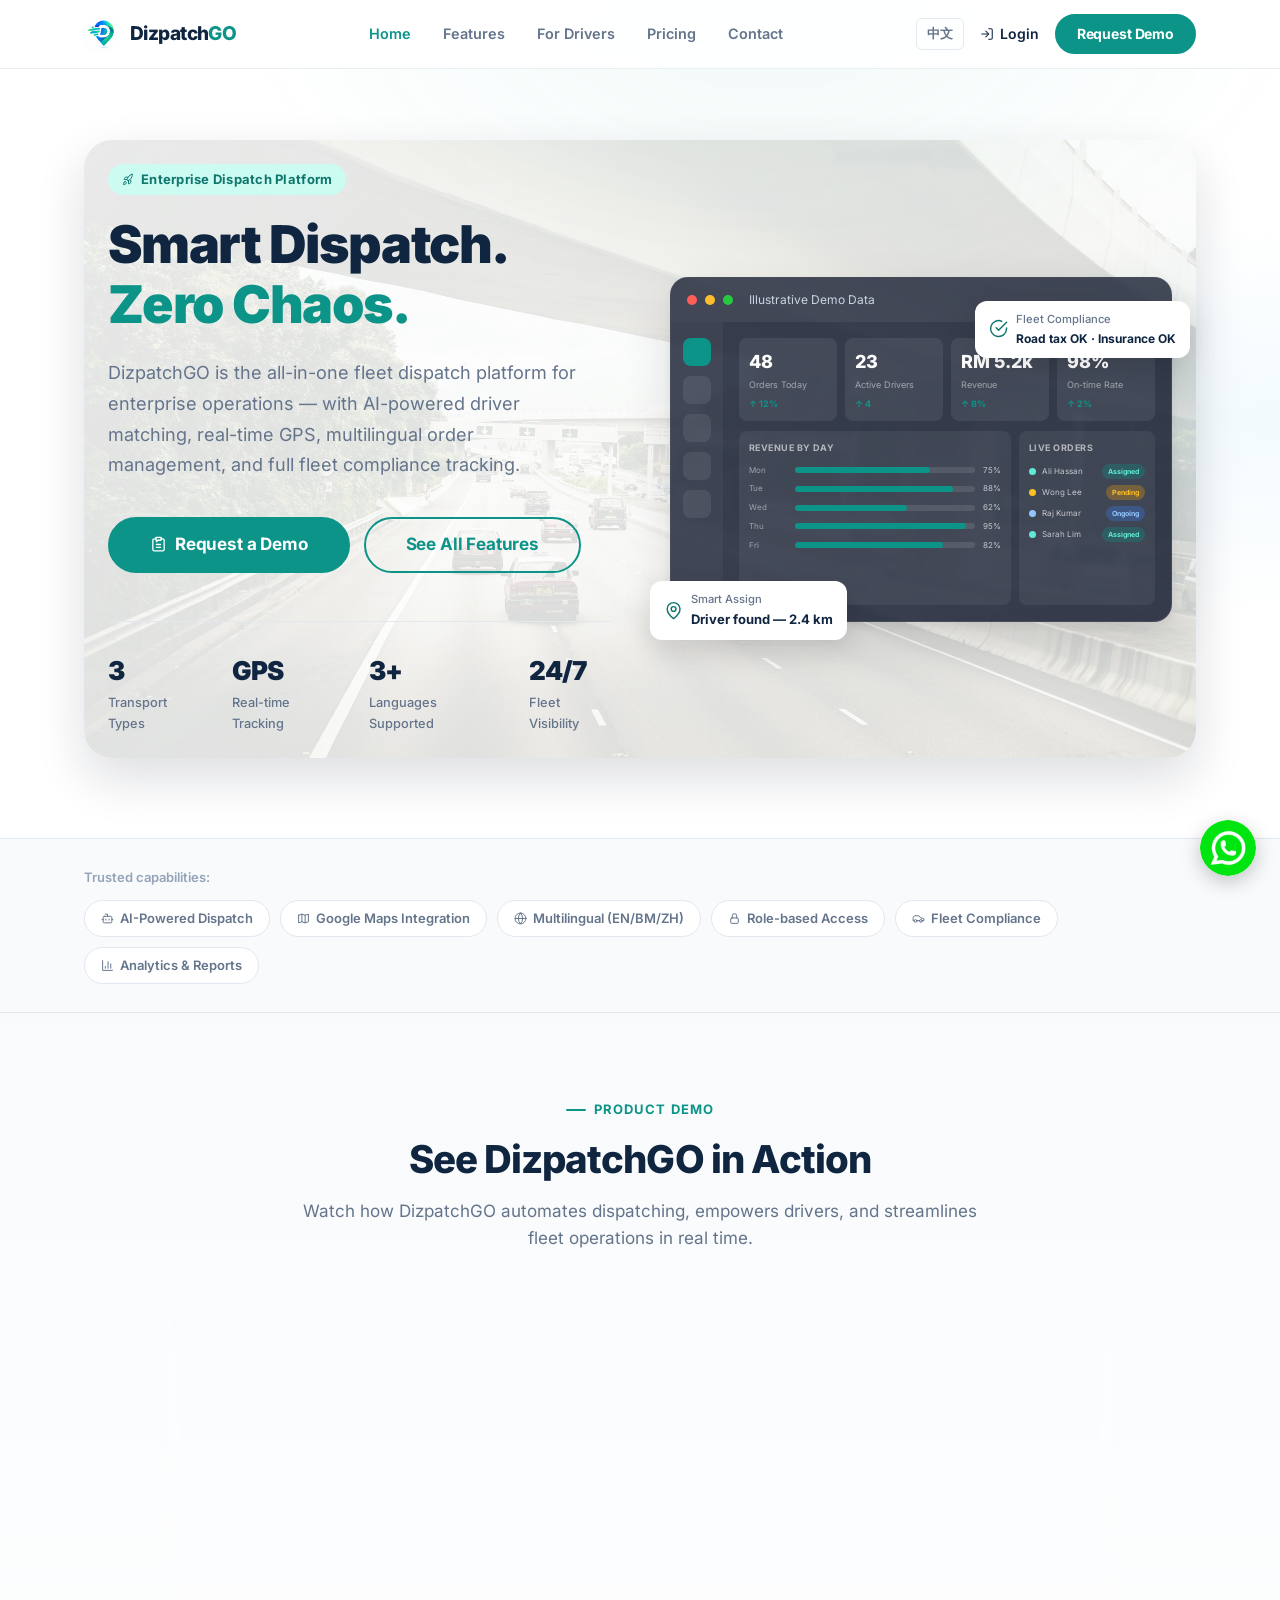
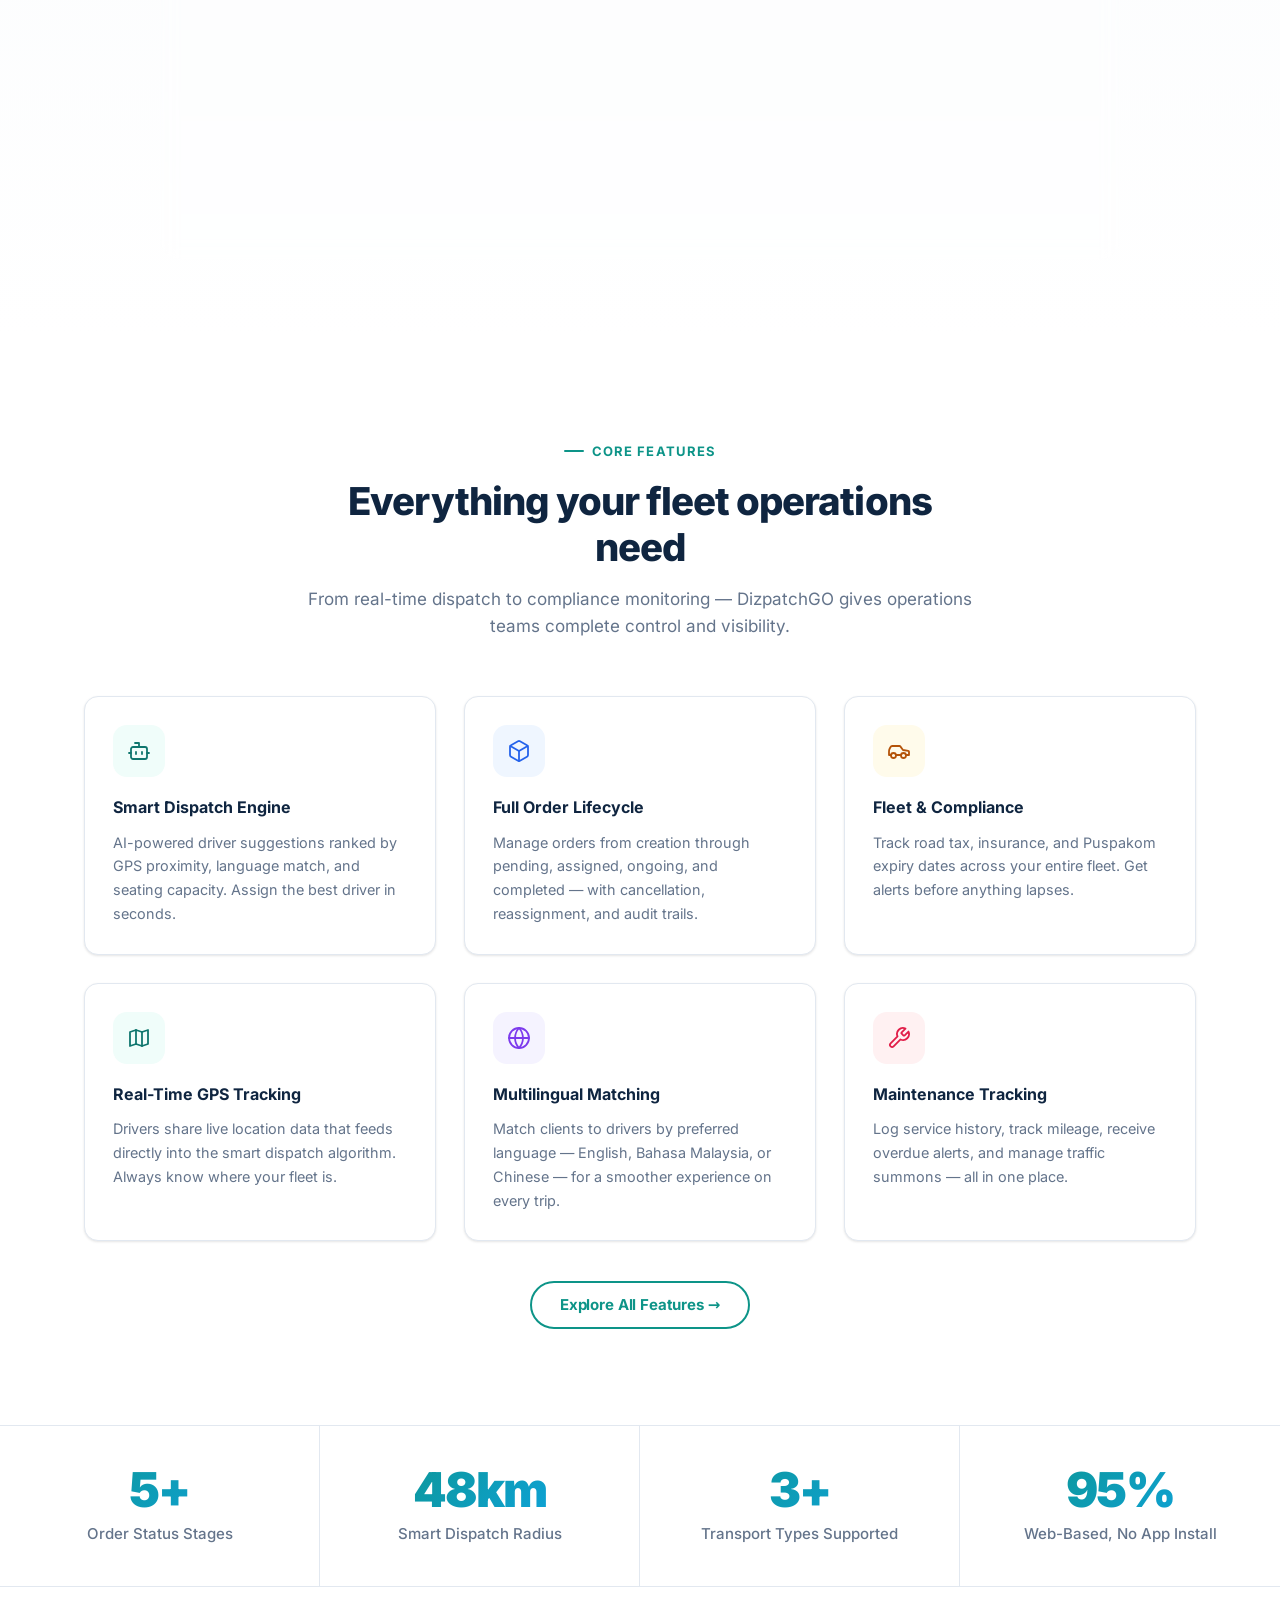
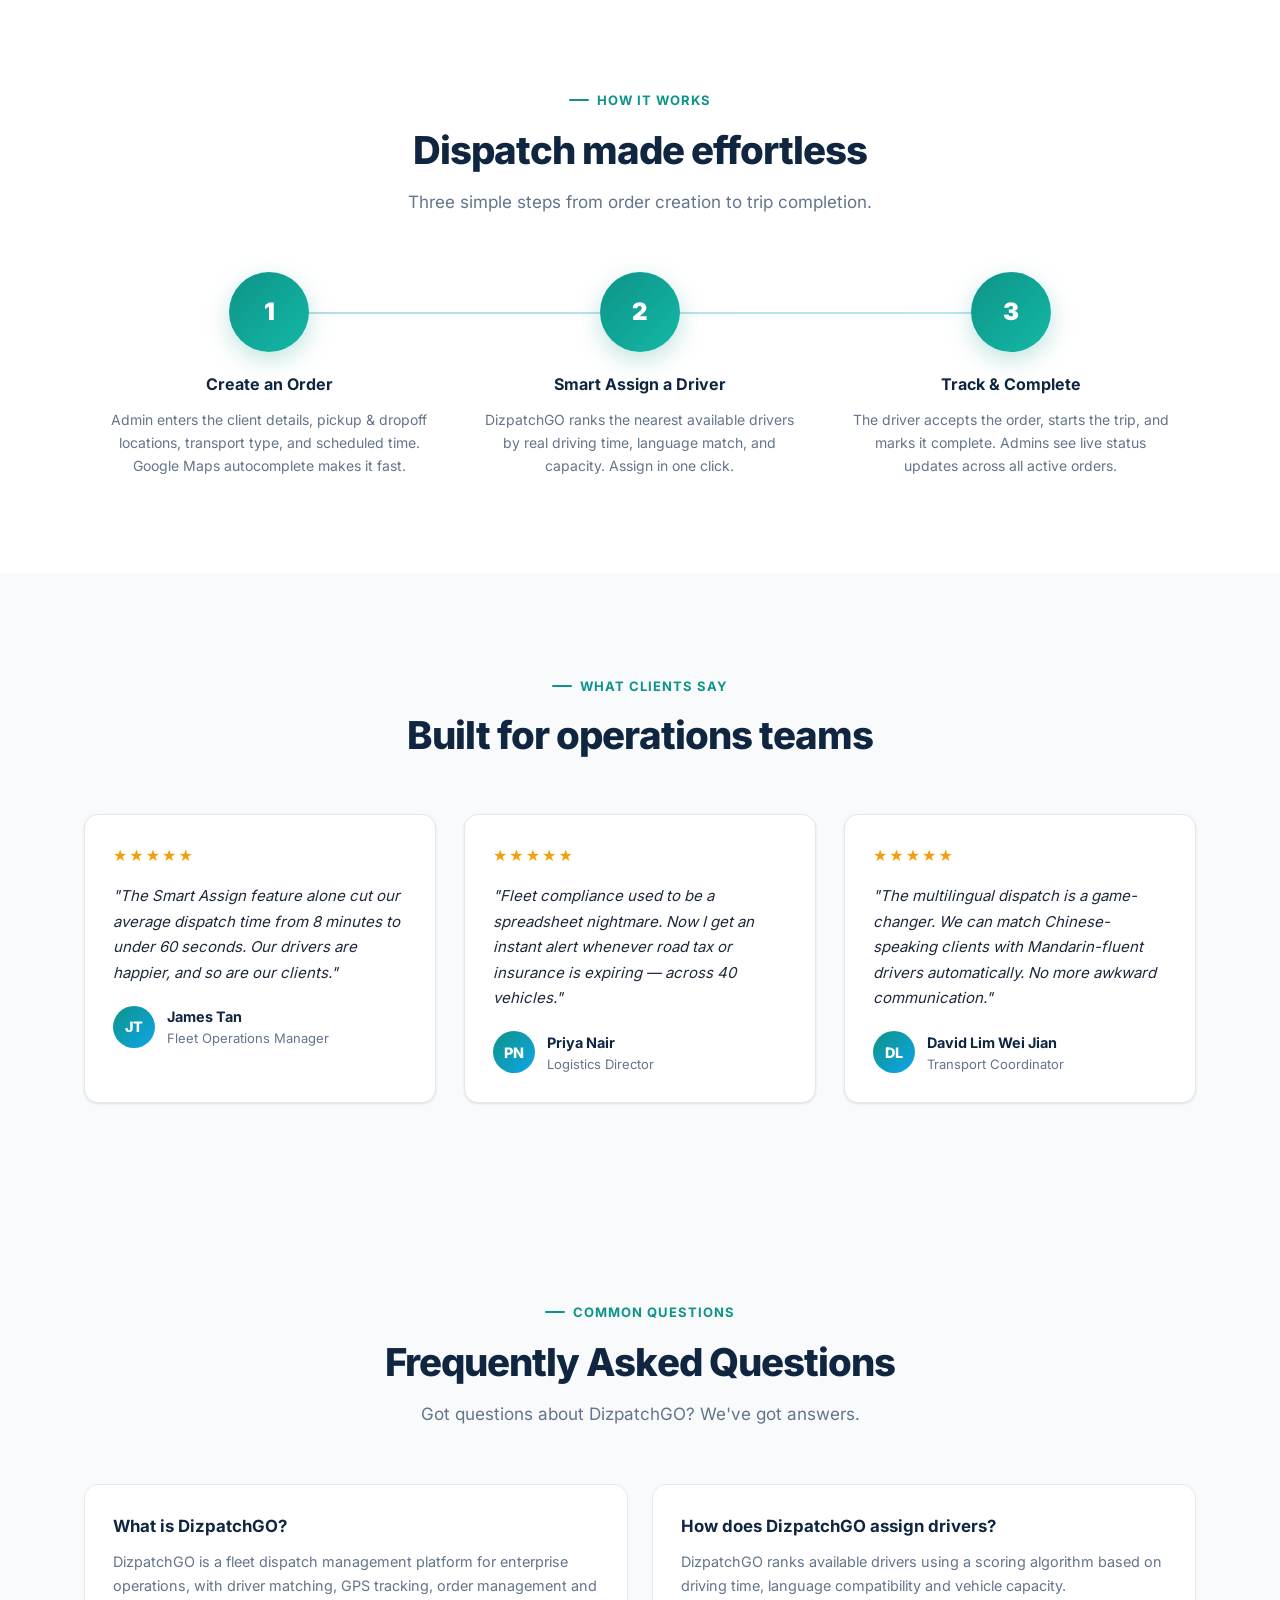
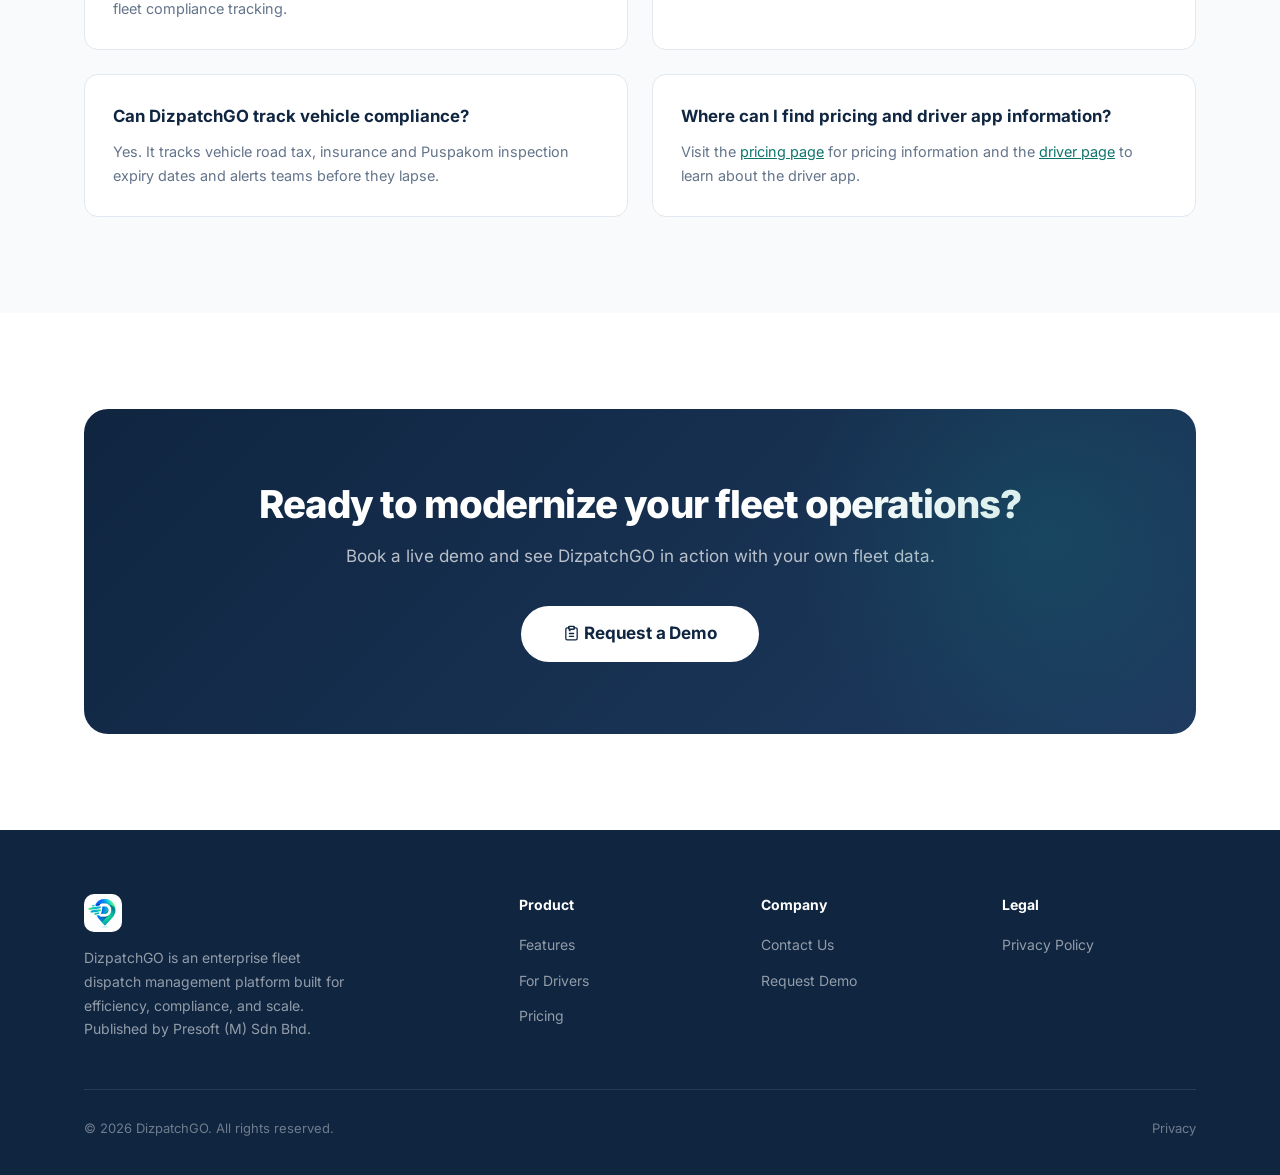
==== commit d28f54cd: "." ====
--- a/index.html
+++ b/index.html
@@ -7,7 +7,7 @@
   <meta http-equiv="X-Content-Type-Options" content="nosniff">
   <meta http-equiv="Content-Security-Policy"
     content="default-src 'self'; style-src 'self' 'unsafe-inline'; font-src 'self'; script-src 'self' 'unsafe-inline'; img-src 'self' data: https://i.ytimg.com https://img.youtube.com; frame-src https://www.youtube.com https://www.youtube-nocookie.com; connect-src 'self';">
-  <title>DizpatchGO — Smart Fleet Dispatch Management</title>
+  <title>Fleet Dispatch Management Software | DizpatchGO</title>
   <link rel="canonical" href="https://dizpatchgo.com/">
   <meta name="description"
     content="DizpatchGO is an enterprise e-hailing dispatch management platform with smart driver matching, real-time GPS tracking, fleet compliance, and multilingual order management.">
@@ -103,14 +103,14 @@
     <nav class="nav" aria-label="Main navigation">
       <div class="container">
         <div class="nav-inner">
-          <a href="index.html" class="nav-logo" aria-label="DizpatchGO home">
+          <a href="/" class="nav-logo" aria-label="DizpatchGO home">
             <img src="assets/brandlogo-128.png" alt="" class="logo-mark" width="36" height="36"
               decoding="async">
             <span class="logo-text">Dizpatch<span>GO</span></span>
           </a>
 
           <div class="nav-links">
-            <a href="index.html" class="active">
+            <a href="/" class="active">
               <span class="en">Home</span><span class="zh">首页</span>
             </a>
             <a href="features.html">
@@ -147,7 +147,7 @@
         </div>
       </div>
       <div class="mobile-menu" id="mobileMenu">
-        <a href="index.html"><span class="en">Home</span><span class="zh">首页</span></a>
+        <a href="/"><span class="en">Home</span><span class="zh">首页</span></a>
         <a href="features.html"><span class="en">Features</span><span class="zh">功能</span></a>
         <a href="for-drivers.html"><span class="en">For Drivers</span><span class="zh">司机专区</span></a>
         <a href="pricing.html"><span class="en">Pricing</span><span class="zh">价格</span></a>
@@ -255,12 +255,13 @@
           </div>
 
           <!-- Dashboard Mockup -->
-          <div class="hero-visual" aria-hidden="true">
-            <div class="dashboard-mock" role="img" aria-label="DizpatchGO admin dashboard preview">
+          <div class="hero-visual">
+            <div class="dashboard-mock" role="img" aria-label="DizpatchGO admin dashboard preview" aria-describedby="dashboardDemoLabel">
               <div class="dash-topbar">
                 <div class="dash-dot"></div>
                 <div class="dash-dot"></div>
                 <div class="dash-dot"></div>
+                <span id="dashboardDemoLabel" class="dash-demo-label"><span class="en" lang="en">Illustrative Demo Data</span><span class="zh" lang="zh">示例演示数据</span></span>
               </div>
               <div class="dash-body">
                 <div class="dash-sidebar">
@@ -911,7 +912,7 @@
   <!-- Floating WhatsApp Button -->
   <a href="https://wa.link/zyk4vm" class="whatsapp-float" target="_blank" rel="noopener"
     aria-label="Chat with us on WhatsApp">
-    <img src="assets/whatsapp-icon.webp" width="56" height="56" alt="" aria-hidden="true">
+    <img src="assets/whatsapp-icon.webp?v=7d0df9a7708d" width="56" height="56" alt="" aria-hidden="true">
   </a>
 
 
--- a/css/style.css
+++ b/css/style.css
@@ -421,6 +421,11 @@
 .dash-dot:nth-child(1) { background: #ff5f56; }
 .dash-dot:nth-child(2) { background: #ffbd2e; }
 .dash-dot:nth-child(3) { background: #27c93f; }
+.dash-demo-label {
+  margin-left: 8px;
+  font-size: 0.75rem;
+  color: #cbd5e1;
+}
 
 .dash-body { display: flex; height: calc(100% - 44px); }
 .dash-sidebar {
